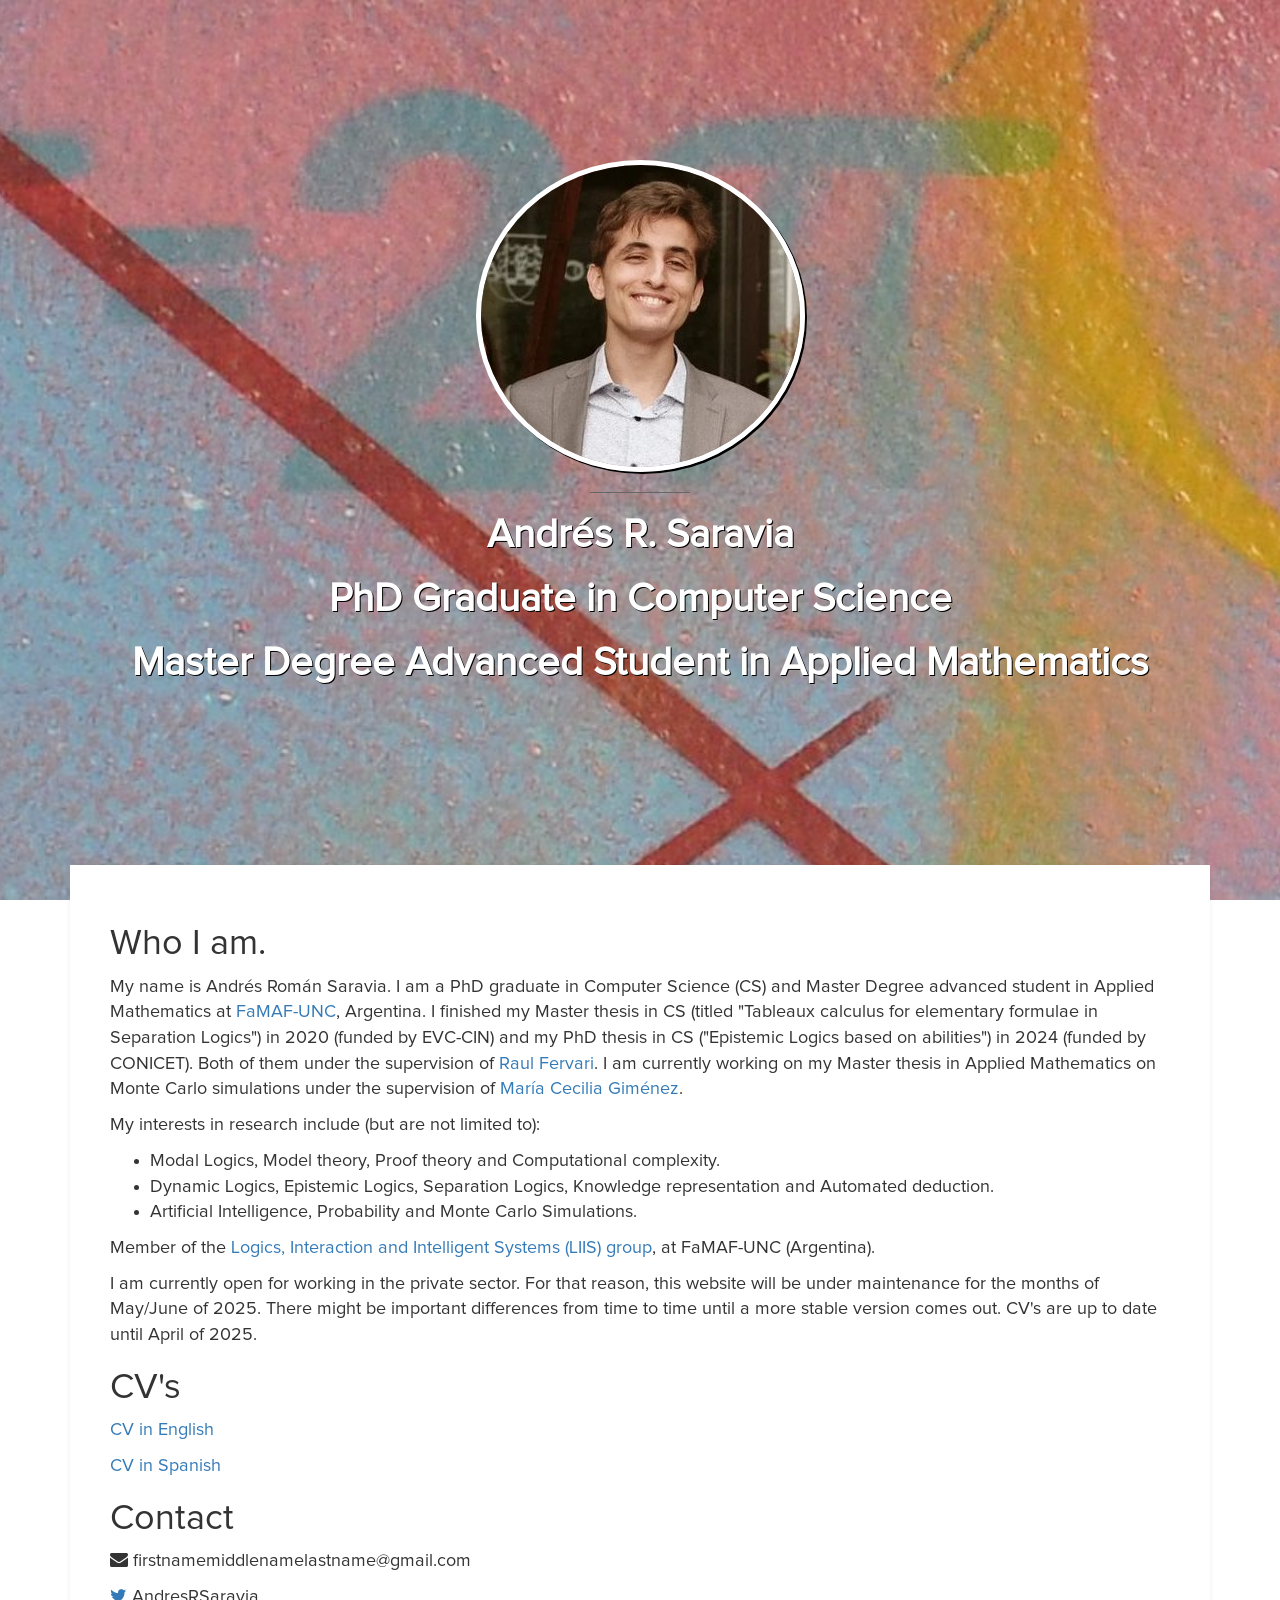
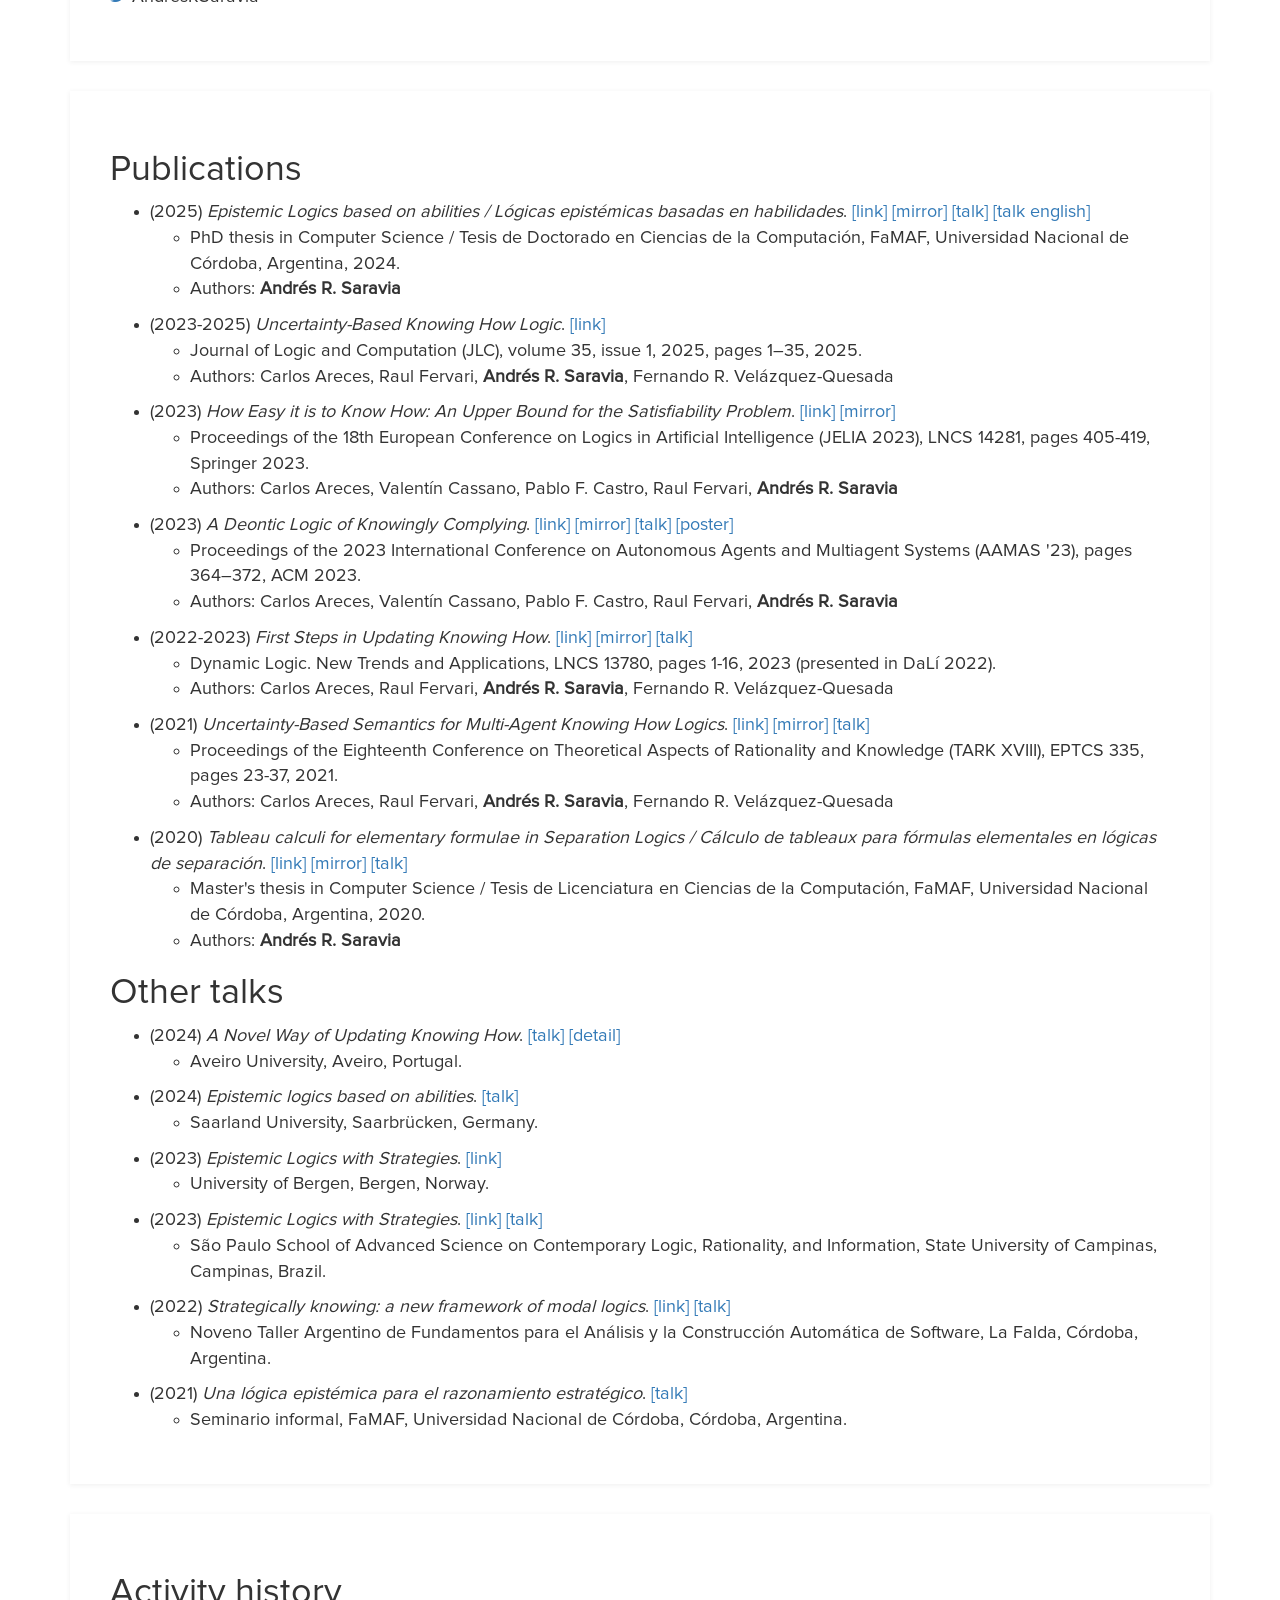
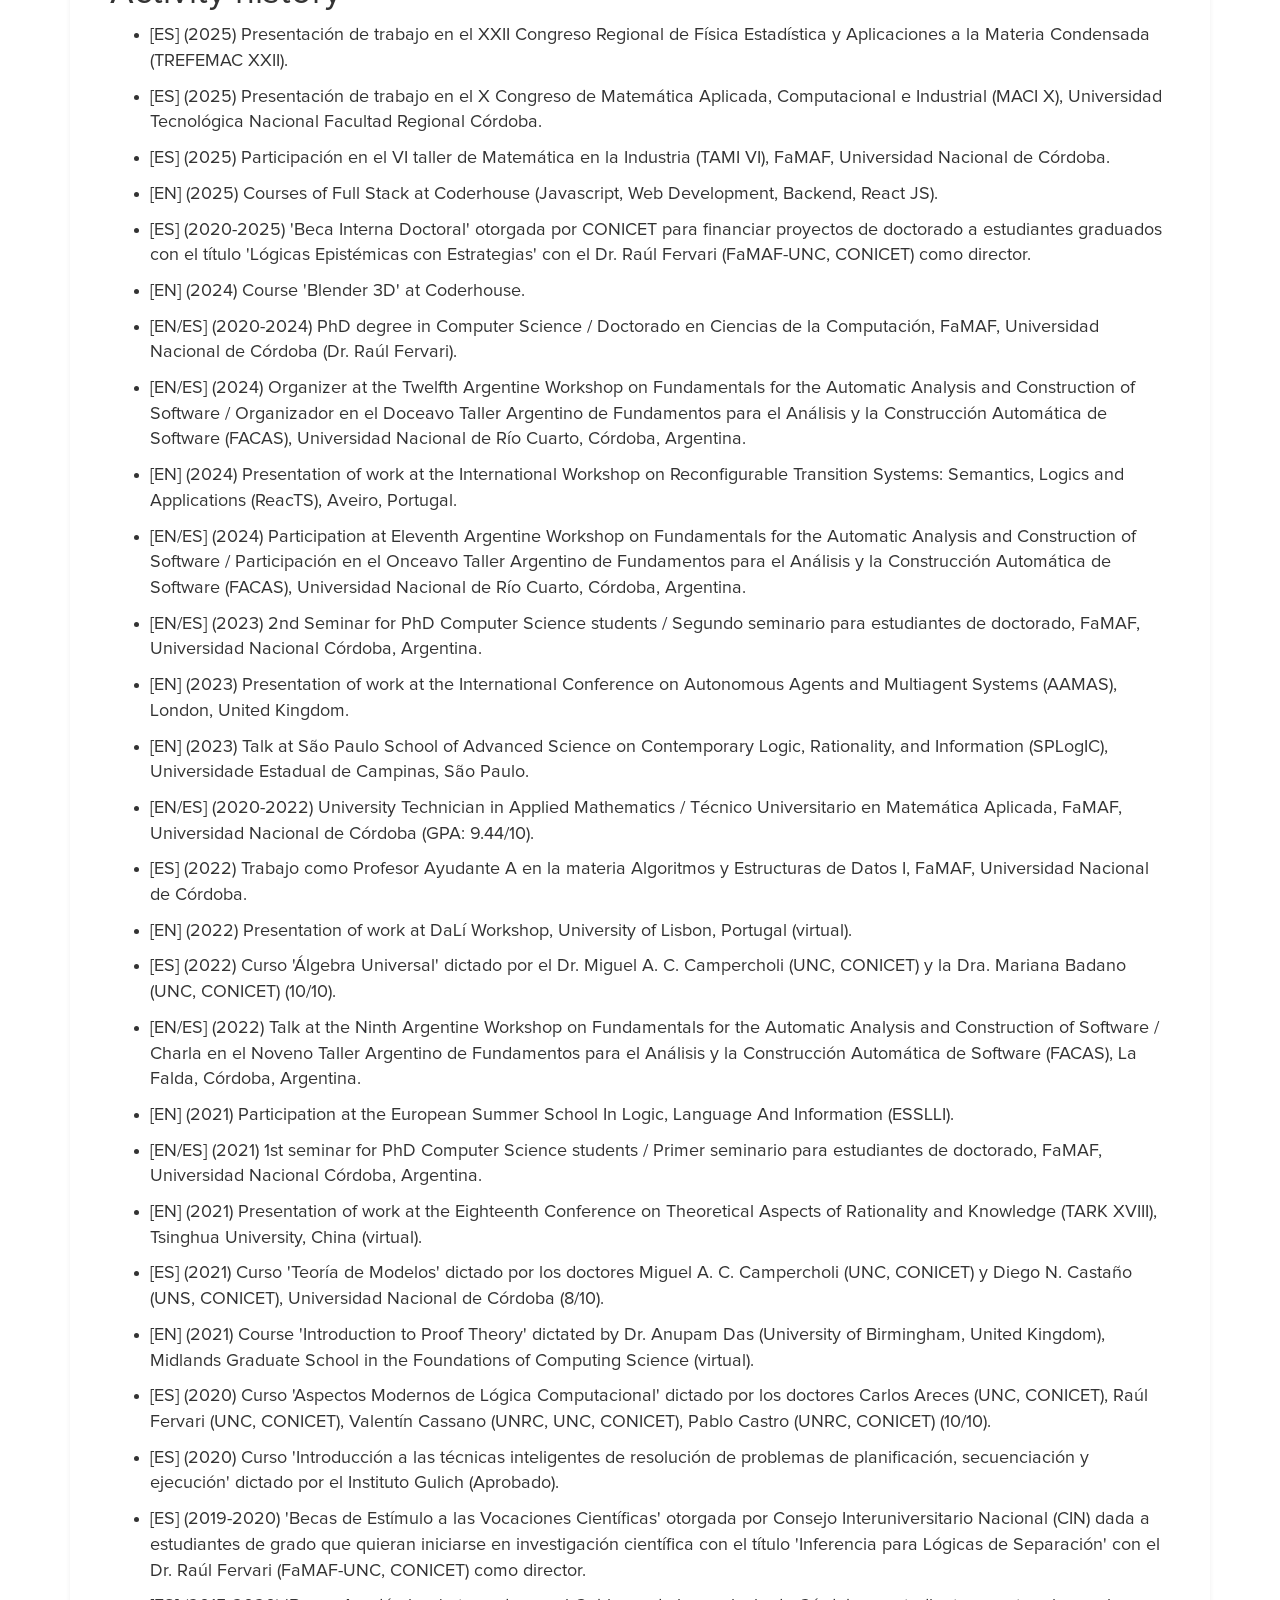
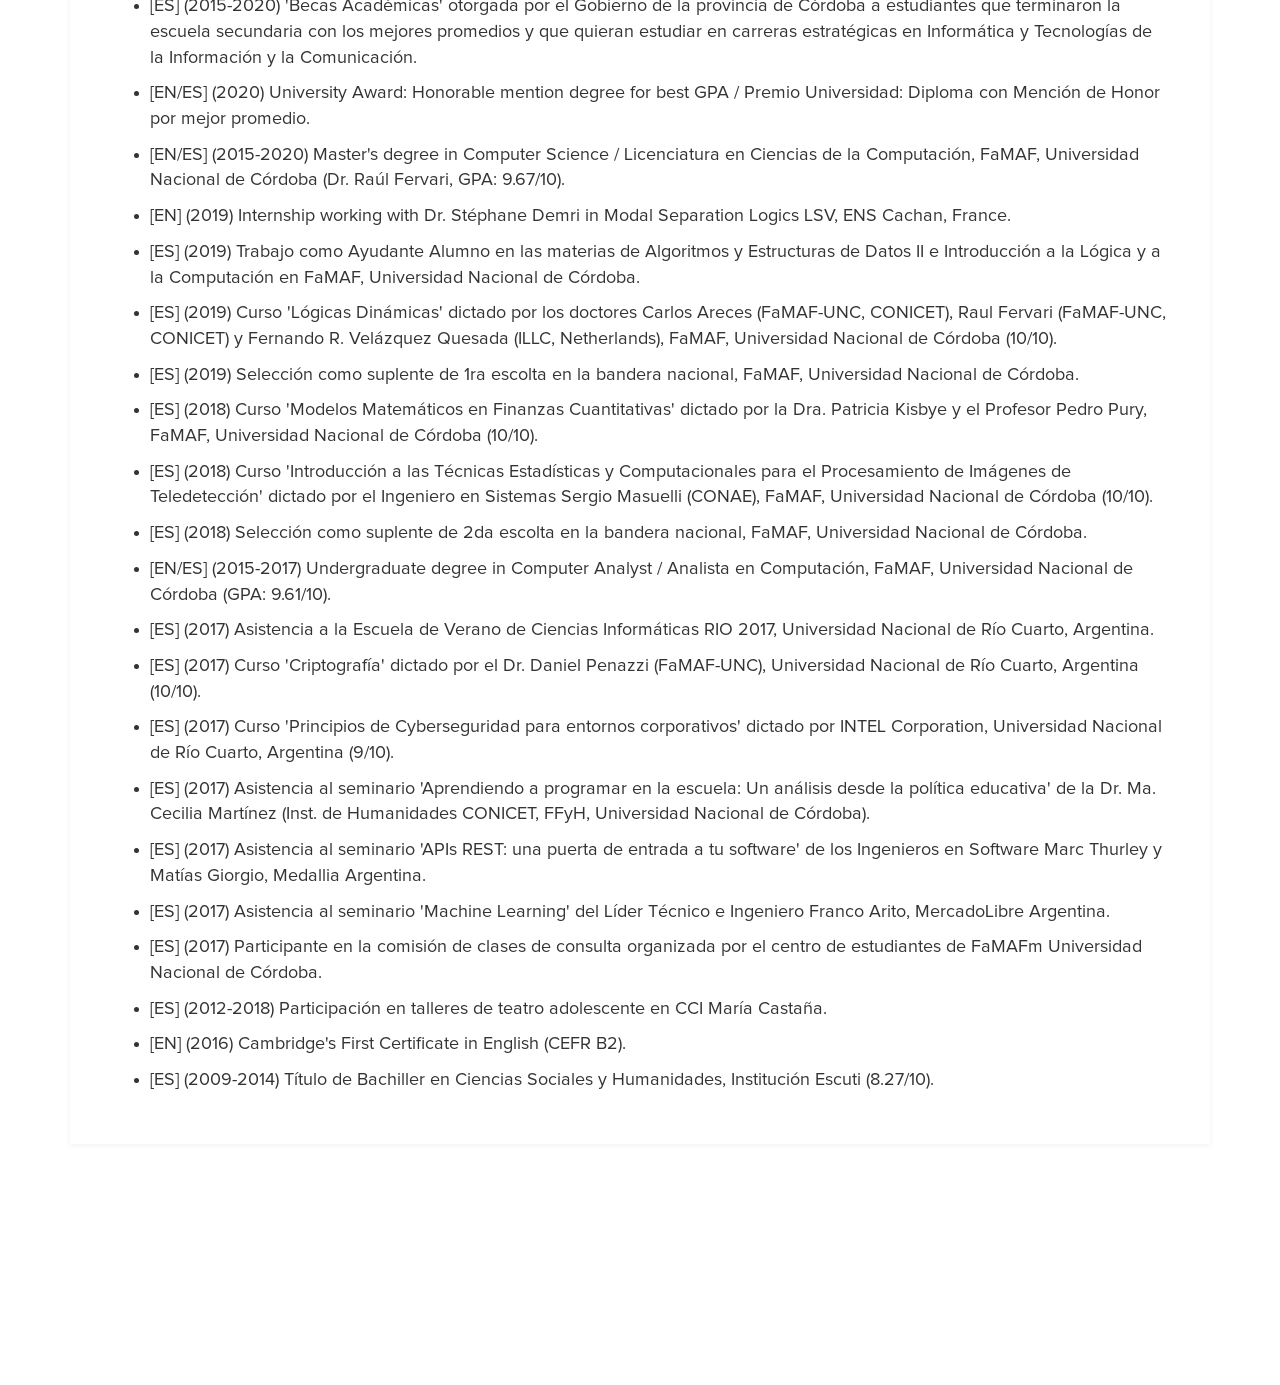
==== index.html @ 72884445 "dataHandler update" ====
<!DOCTYPE html>
<html lang="en">
<head>
	<link rel="shortcut icon" type="image/x-icon" href="images/icons/favicon.ico">
	<meta charset="utf-8">
	<title>Andrés R. Saravia - Home</title>
	<meta http-equiv="X-UA-Compatible" content="IE=Edge">
	<meta name="viewport" content="width=device-width, initial-scale=1">
	<meta name="keywords" content="">
	<meta name="description" content="">
<!-- 
Easy Profile Template
http://www.templatemo.com/tm-467-easy-profile
-->
	<!-- stylesheet css -->
	<link rel="stylesheet" href="css/bootstrap.min.css">
	<link rel="stylesheet" href="css/font-awesome.min.css">
	<link rel="stylesheet" href="css/templatemo-gray.css">
</head>
<body data-spy="scroll" data-target=".navbar-collapse">

<!-- preloader section -->
<div class="preloader">
	<div class="sk-spinner sk-spinner-wordpress">
       <span class="sk-inner-circle"></span>
     </div>
</div>

<!-- header section -->
<header>
	<div class="container">
		<div class="row">
			<div class="col-md-12 col-sm-12">
				<img src="images/tm-easy-profile.jpg" class="img-responsive img-circle tm-border" alt="templatemo easy profile">
				<hr>
				<h1 class="white bold shadow">Andrés R. Saravia</h1>
				<h1 class="white bold shadow">PhD Graduate in Computer Science</h1>
				<h1 class="white bold shadow">Master Degree Advanced Student in Applied Mathematics</h1>
			</div>
		</div>
	</div>
</header>

<!-- main section -->
<section class="container">
	<div class="row">
		<div class="col-md-12 col-sm-12">
			<div class="square">
				<h2 id="who-i-am-title">Who I am.</h2>
				<p>My name is Andrés Román Saravia. I am a PhD graduate in Computer Science (CS) and Master Degree advanced student in Applied Mathematics at <a href="https://www.famaf.unc.edu.ar">FaMAF-UNC</a>, Argentina.
					I finished my Master thesis in CS (titled "Tableaux calculus for elementary formulae in Separation Logics") in 2020 (funded by EVC-CIN) and my PhD thesis in CS ("Epistemic Logics based on abilities") in 2024 (funded by CONICET).
					Both of them under the supervision of <a href="http://cs.famaf.unc.edu.ar/~rfervari">Raul Fervari</a>.
					I am currently working on my Master thesis in Applied Mathematics on Monte Carlo simulations under the supervision of <a href="https://www.conicet.gov.ar/new_scp/detalle.php?id=31649&datos_academicos=yes">María Cecilia Giménez</a>.
				</p>
				
				<p>My interests in research include (but are not limited to):
					<ul>
					  <li>Modal Logics, Model theory, Proof theory and Computational complexity.</li>
					  <li>Dynamic Logics, Epistemic Logics, Separation Logics, Knowledge representation and Automated deduction.</li>
					  <li>Artificial Intelligence, Probability and Monte Carlo Simulations.</li>
					</ul>
				</p>
				
				<p>Member of the <a href="http://liis.famaf.unc.edu.ar">Logics, Interaction and Intelligent Systems (LIIS) group</a>, at FaMAF-UNC (Argentina).</p>
				
				<p>I am currently open for working in the private sector. For that reason, this website will be under maintenance for the months of May/June of 2025.
					There might be important differences from time to time until a more stable version comes out. CV's are up to date until April of 2025.</p>

				<h2>CV's</h2>
				<p>	<a href="cvs/English.pdf">CV in English</a></p>
				<p> <a href="cvs/Spanish.pdf">CV in Spanish</a></p>
				<h2>Contact</h2>
				<p><i class="fa fa-envelope"></i> firstnamemiddlenamelastname@gmail.com</p>
				<p><a href="https://twitter.com/AndresRSaravia" class="fa fa-twitter"></a> AndresRSaravia</p>
				<!--<h2>Publications</h2>-->
			</div>
		</div>
	</div>
</section>


<section class="container">
	<div class="row">
		<div class="col-md-12 col-sm-12">
			<div class="square">
				<h2 id="publications-title">Publications</h2>
				<p id="publications">
				</p>
				<h2 id="talks-title">Other talks</h2>
				<p id="talks">
				</p>
			</div>
		</div>
	</div>
</section>

<section class="container">
	<div class="row">
		<div class="col-md-12 col-sm-12">
			<div class="square">
				<h2 id="activity-history-title">Activity history</h2>
				<p id="activity-history">
				</p>
			</div>
		</div>
	</div>
</section>

<!-- footer section -->
<footer>
	<div class="container">
		<div class="row">
			<div class="col-md-12 col-sm-12">
				<!--<p>Copyright &copy; 2084 Your Easy Profile</p>-->
			</div>
		</div>
	</div>
</footer>

<!-- javascript js -->	
<script type='module' src="js-custom/dataHandler.js"></script>
<script src="js/jquery.js"></script>
<script src="js/bootstrap.min.js"></script>	
<script src="js/jquery.backstretch.min.js"></script>
<script src="js/custom.js"></script>

</body>
</html>
---- css/templatemo-gray.css ----
/*

Easy Profile Template
http://www.templatemo.com/tm-467-easy-profile

*/

html, body {
  margin:0;border:0;padding:0;
  font-size:16px;
  font-family:'Proxima';
  overflow-x:hidden;
  position: relative;
  vertical-align: baseline;
}

html {
    -webkit-font-smoothing: antialiased;
}

h1 {font-size:40px;}
h2 {font-size:36px;}
h3 {font-size:30px;}
h4 {font-size:24px;}
h5 {font-size:20px;}
h6 {font-size:18px;}


.accent {
  font-family: 'Proxima Bold';
  line-height: 14px;
  color: #A0A0A0;
}

.bold {
	font-weight: bold;
}

.tm-border {
	border: 5px solid #fff;
	box-shadow: 2px 2px #000;
}

.shadow {
	text-shadow: 1px 1px #000;
}

.tm-title {
	color: #CFCFCF;
}

.white {
  color: #fff;
}

.square {
  background: #fff;
  box-shadow: 0px 1px 5px rgba(50,50,50,0.08);
  padding: 40px;
  min-height: 330px;
  margin-top: 30px;
  font-size: 18px;
}

.center {
  margin: auto;
  width: 50%;
  padding: 10px;
}

@font-face {
    font-family: 'Proxima';
    src: url(../fonts/ProximaNova-Regular.otf);
}

@font-face {
    font-family: 'Proxima Bold';
    src: url(../fonts/ProximaNova-Bold.otf);
}

/* preloader section */
.preloader {
  position: fixed;
  top: 0;
  left: 0;
   width: 100%;
  height: 100%;
   z-index: 99999;
   display: -webkit-flex;
    display: -ms-flexbox;
   display: flex;
   -webkit-flex-flow: row nowrap;
   -ms-flex-flow: row nowrap;
    flex-flow: row nowrap;
     -webkit-justify-content: center;
    -ms-flex-pack: center;
    justify-content: center;
    -webkit-align-items: center;
     -ms-flex-align: center;
     align-items: center;
    background: none repeat scroll 0 0 #fff;
  background: none repeat scroll 0 0 #f9f9f9;
}
.sk-spinner-wordpress.sk-spinner {
  background-color: #666666;
  width: 30px;
  height: 30px;
  border-radius: 30px;
  position: relative;
  -webkit-animation: sk-innerCircle 1s linear infinite;
          animation: sk-innerCircle 1s linear infinite; }
.sk-spinner-wordpress .sk-inner-circle {
  display: block;
  background-color: #fff;
  width: 8px;
  height: 8px;
  position: absolute;
  border-radius: 8px;
  top: 5px;
  left: 5px; }

@-webkit-keyframes sk-innerCircle {
  0% {
    -webkit-transform: rotate(0);
            transform: rotate(0); }

  100% {
    -webkit-transform: rotate(360deg);
            transform: rotate(360deg); } }

@keyframes sk-innerCircle {
  0% {
    -webkit-transform: rotate(0);
            transform: rotate(0); }

  100% {
    -webkit-transform: rotate(360deg);
            transform: rotate(360deg); } }

/* header section */
header {
  text-align: center;
  min-height: 400px;
  overflow: hidden;
  position: relative;
  padding-top: 160px;
  padding-bottom: 140px;
}
header img {
  display: inline-block !important;
}
header h2 {
  padding-top: 40px;
}
header hr {
  border-color: #666666;
  width: 100px;
}

/* footer section */
footer {
  color: #f9f9f9;
  text-align: center;
  padding-top: 140px;
  padding-bottom: 100px;
}

/* social icon section */
.social-icons {
  padding: 0;
  margin: 0;
}
.social-icons li {
  display: inline-block;
  list-style: none;
}
.social-icons li a {
  background: #666666;
  border-radius: 50%;
  color: #fff;
  text-decoration: none;
  font-size: 18px;
  width: 40px;
  height: 40px;
  line-height: 40px;
  text-align: center;
  transition: all 0.4s ease-in;
  position: relative;
  bottom: 10px;
  top: 10px;
}
.social-icons li a:hover {
  background: #202020;
  color: #fff;
}
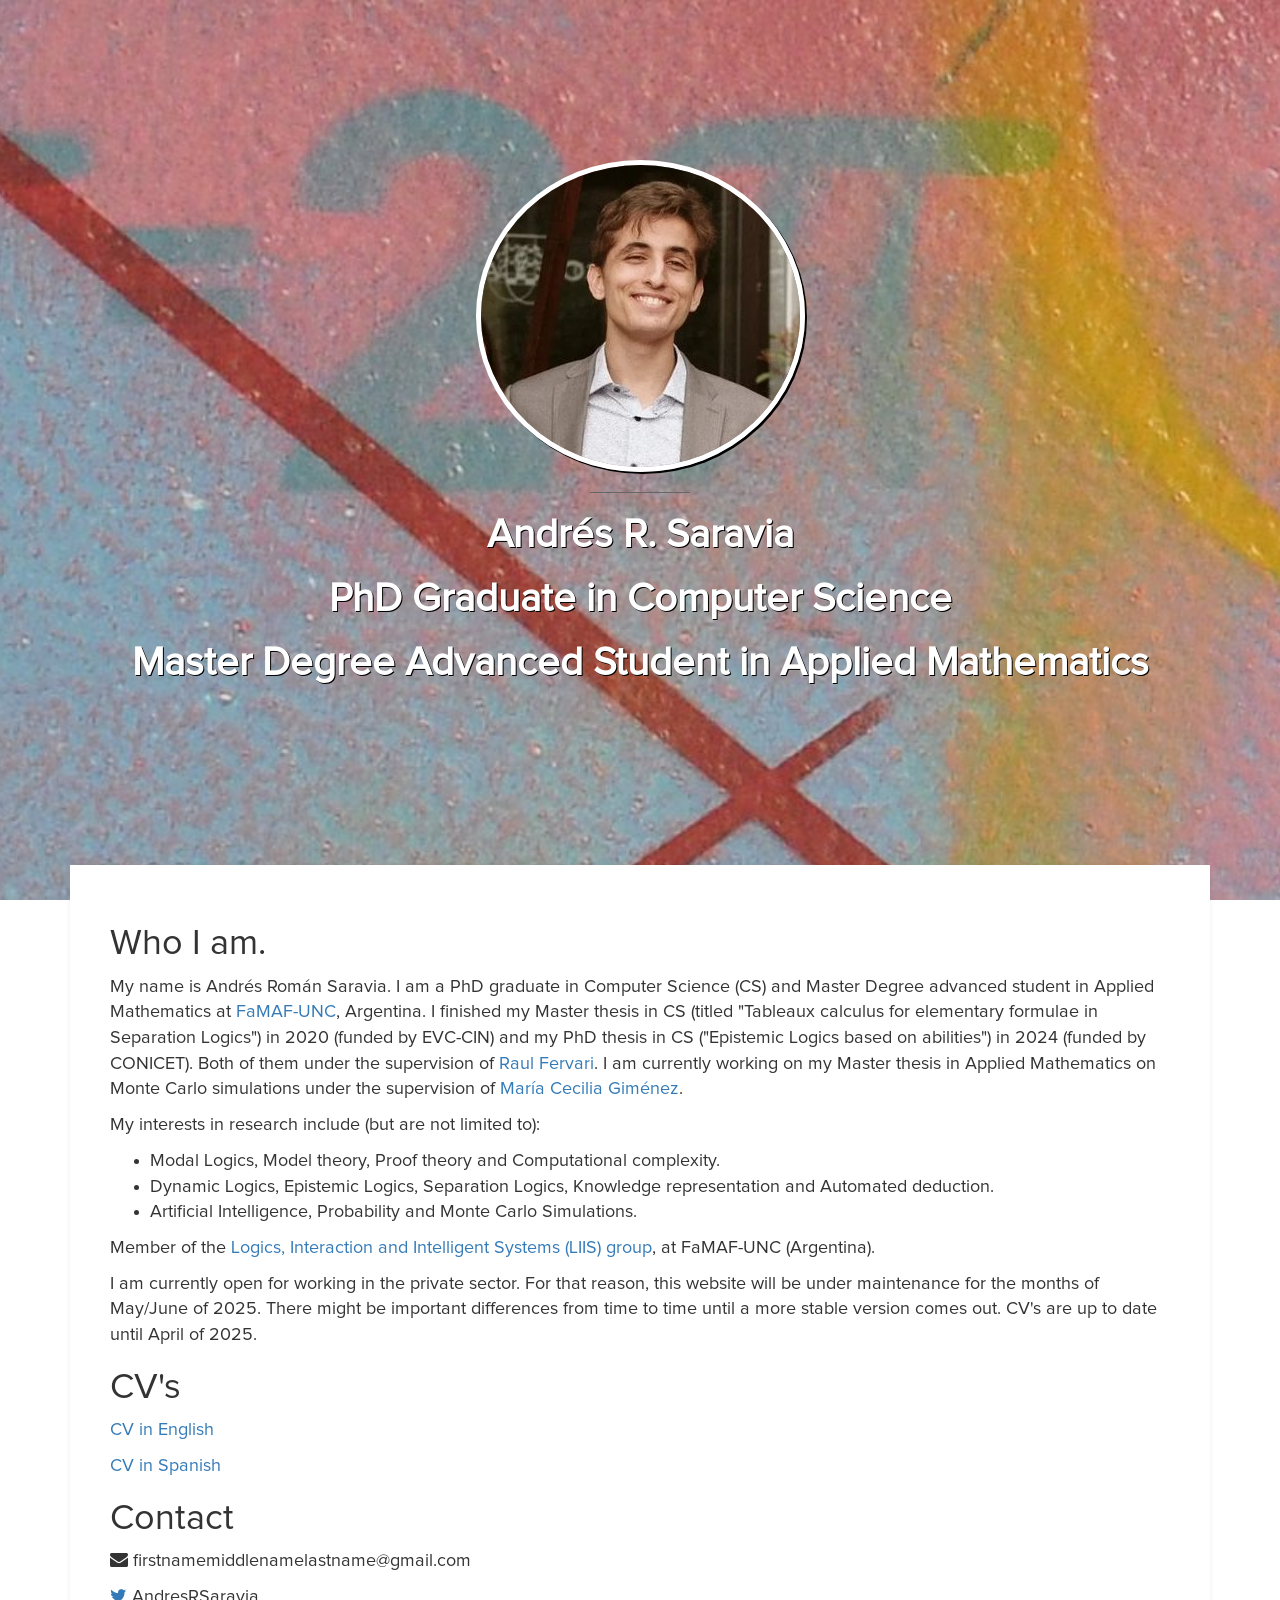
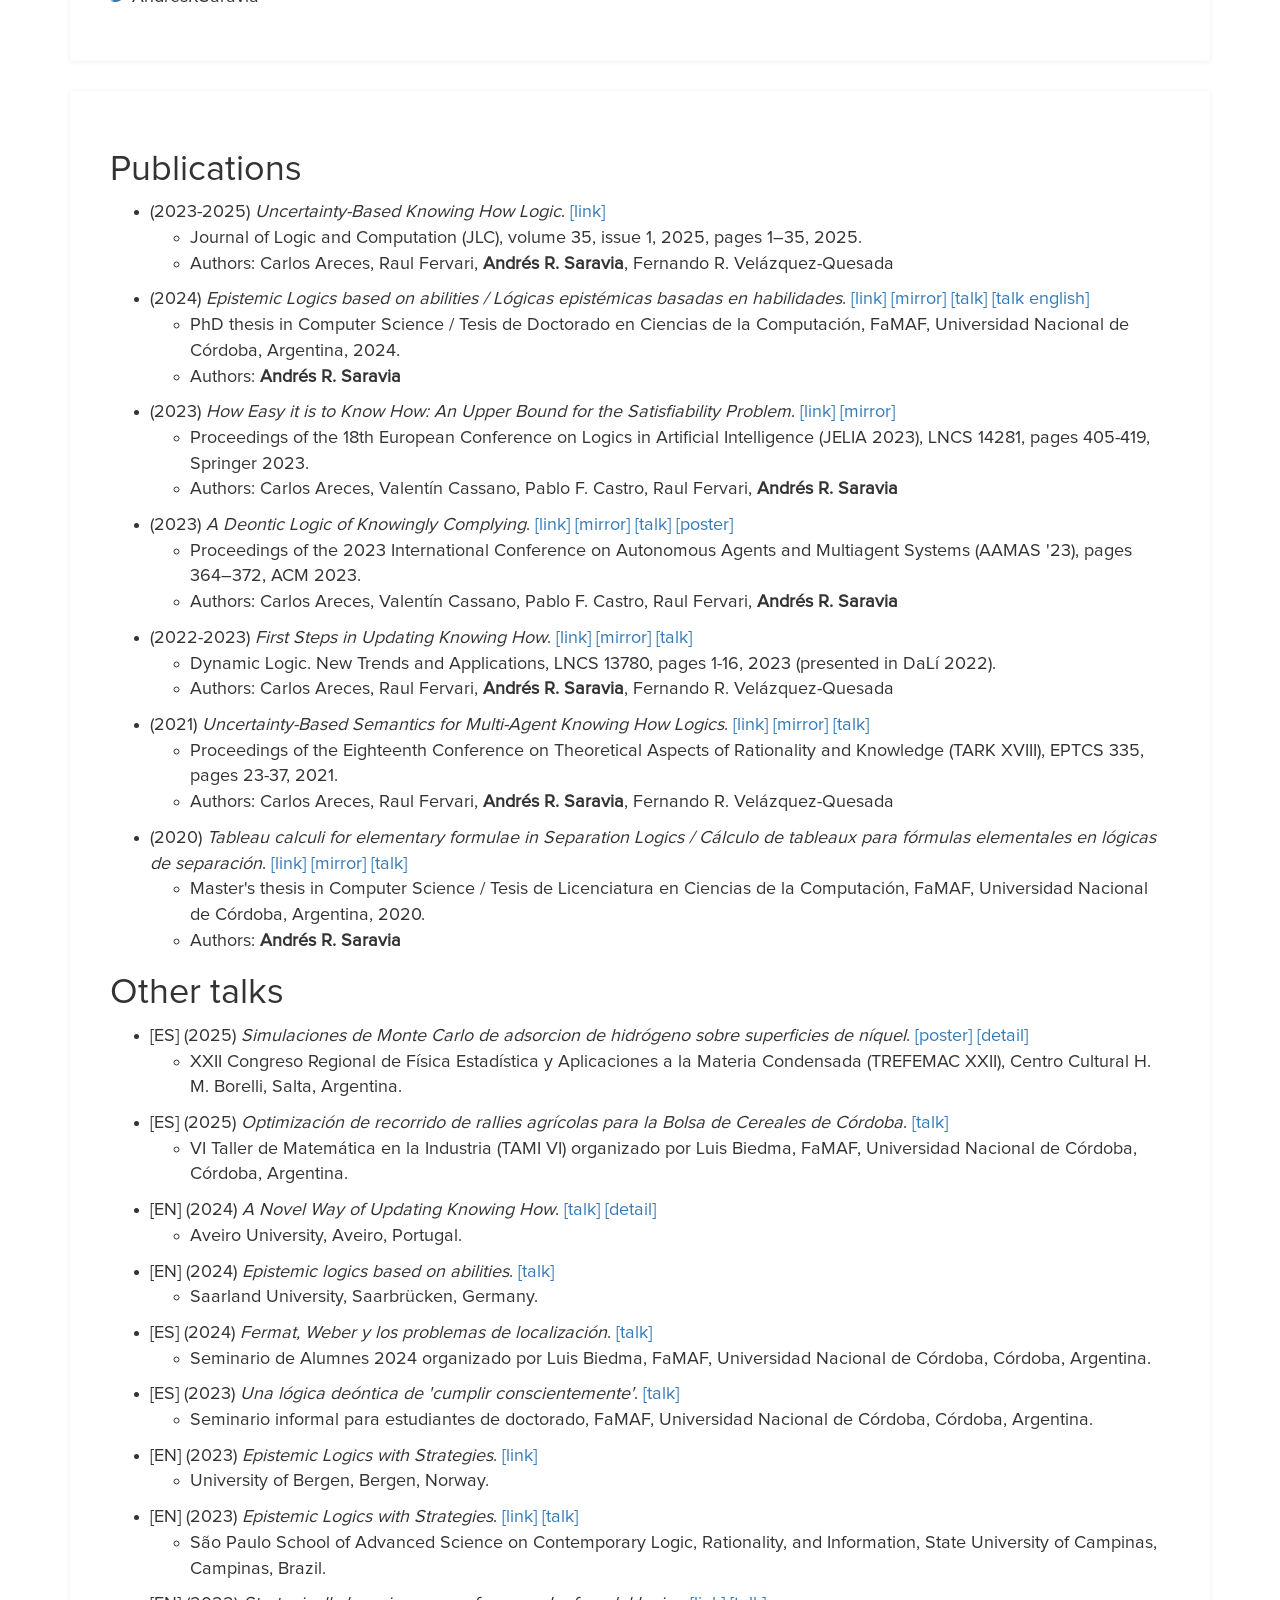
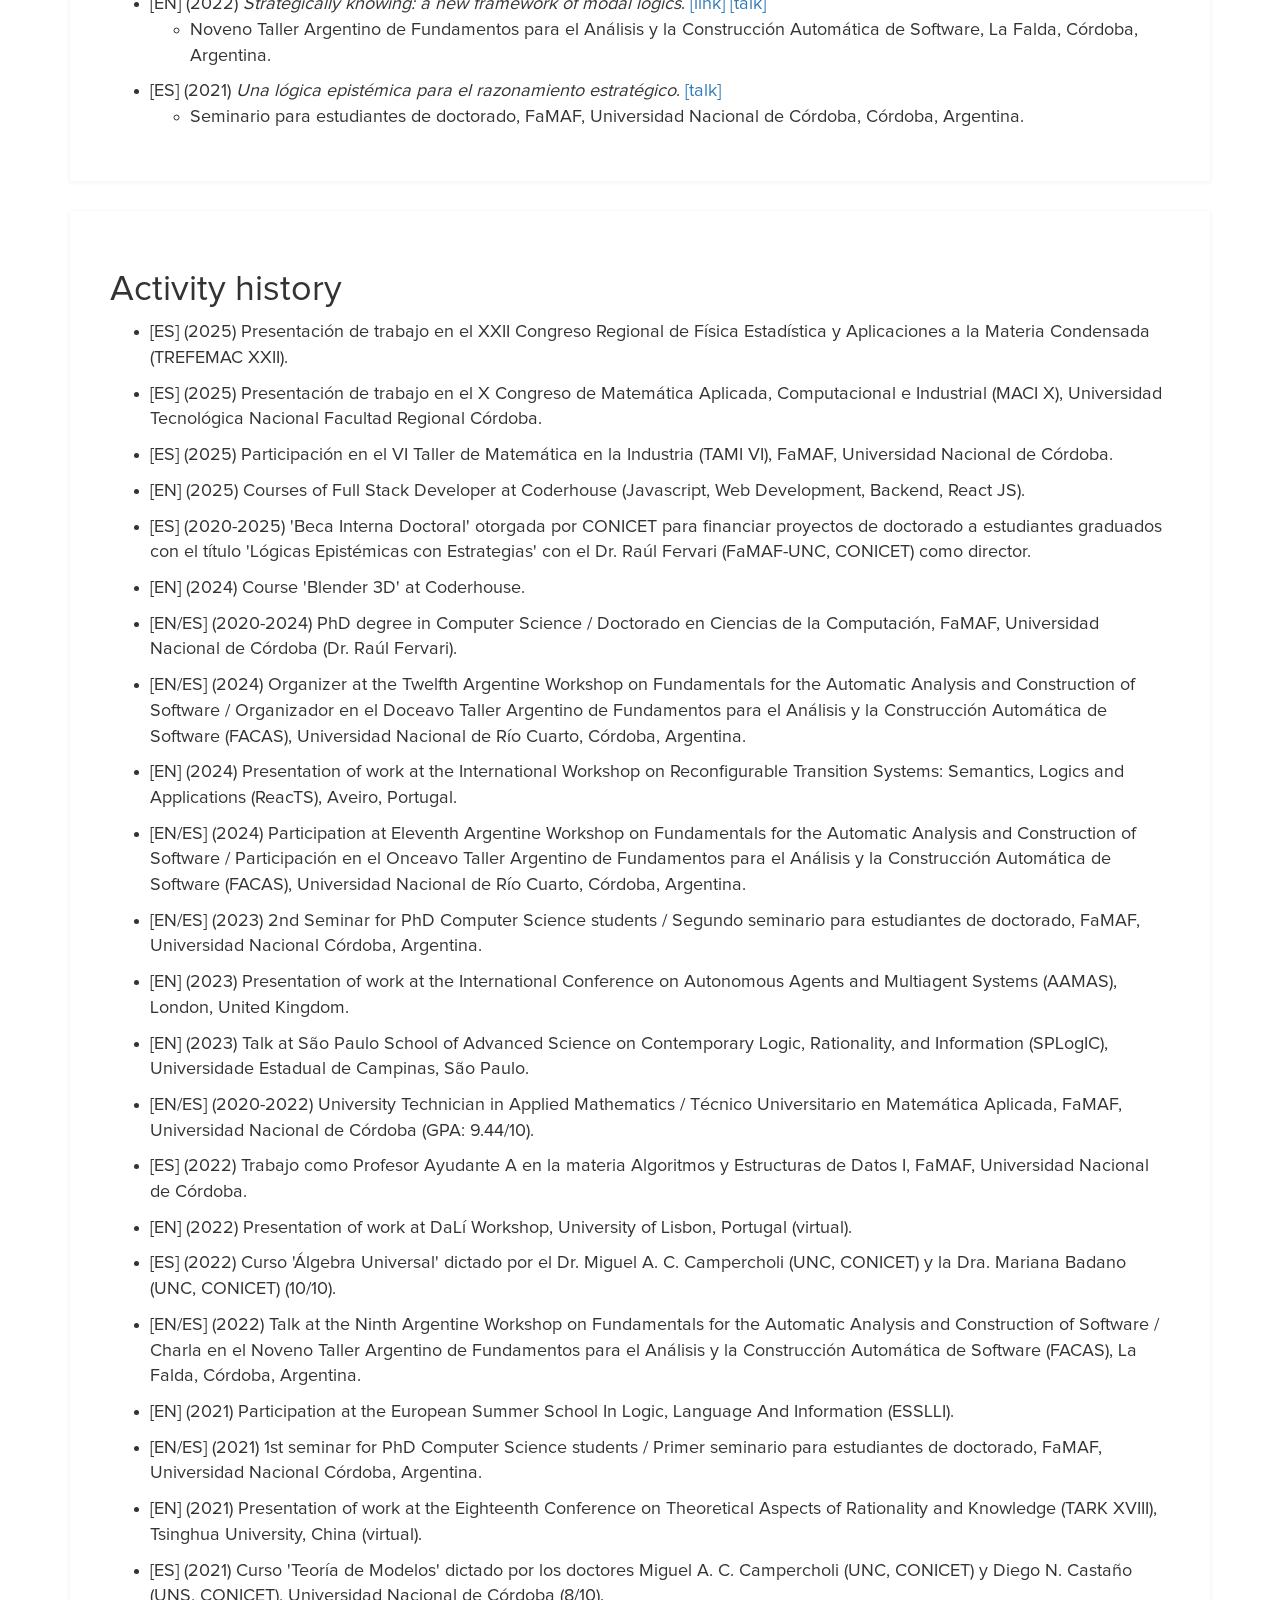
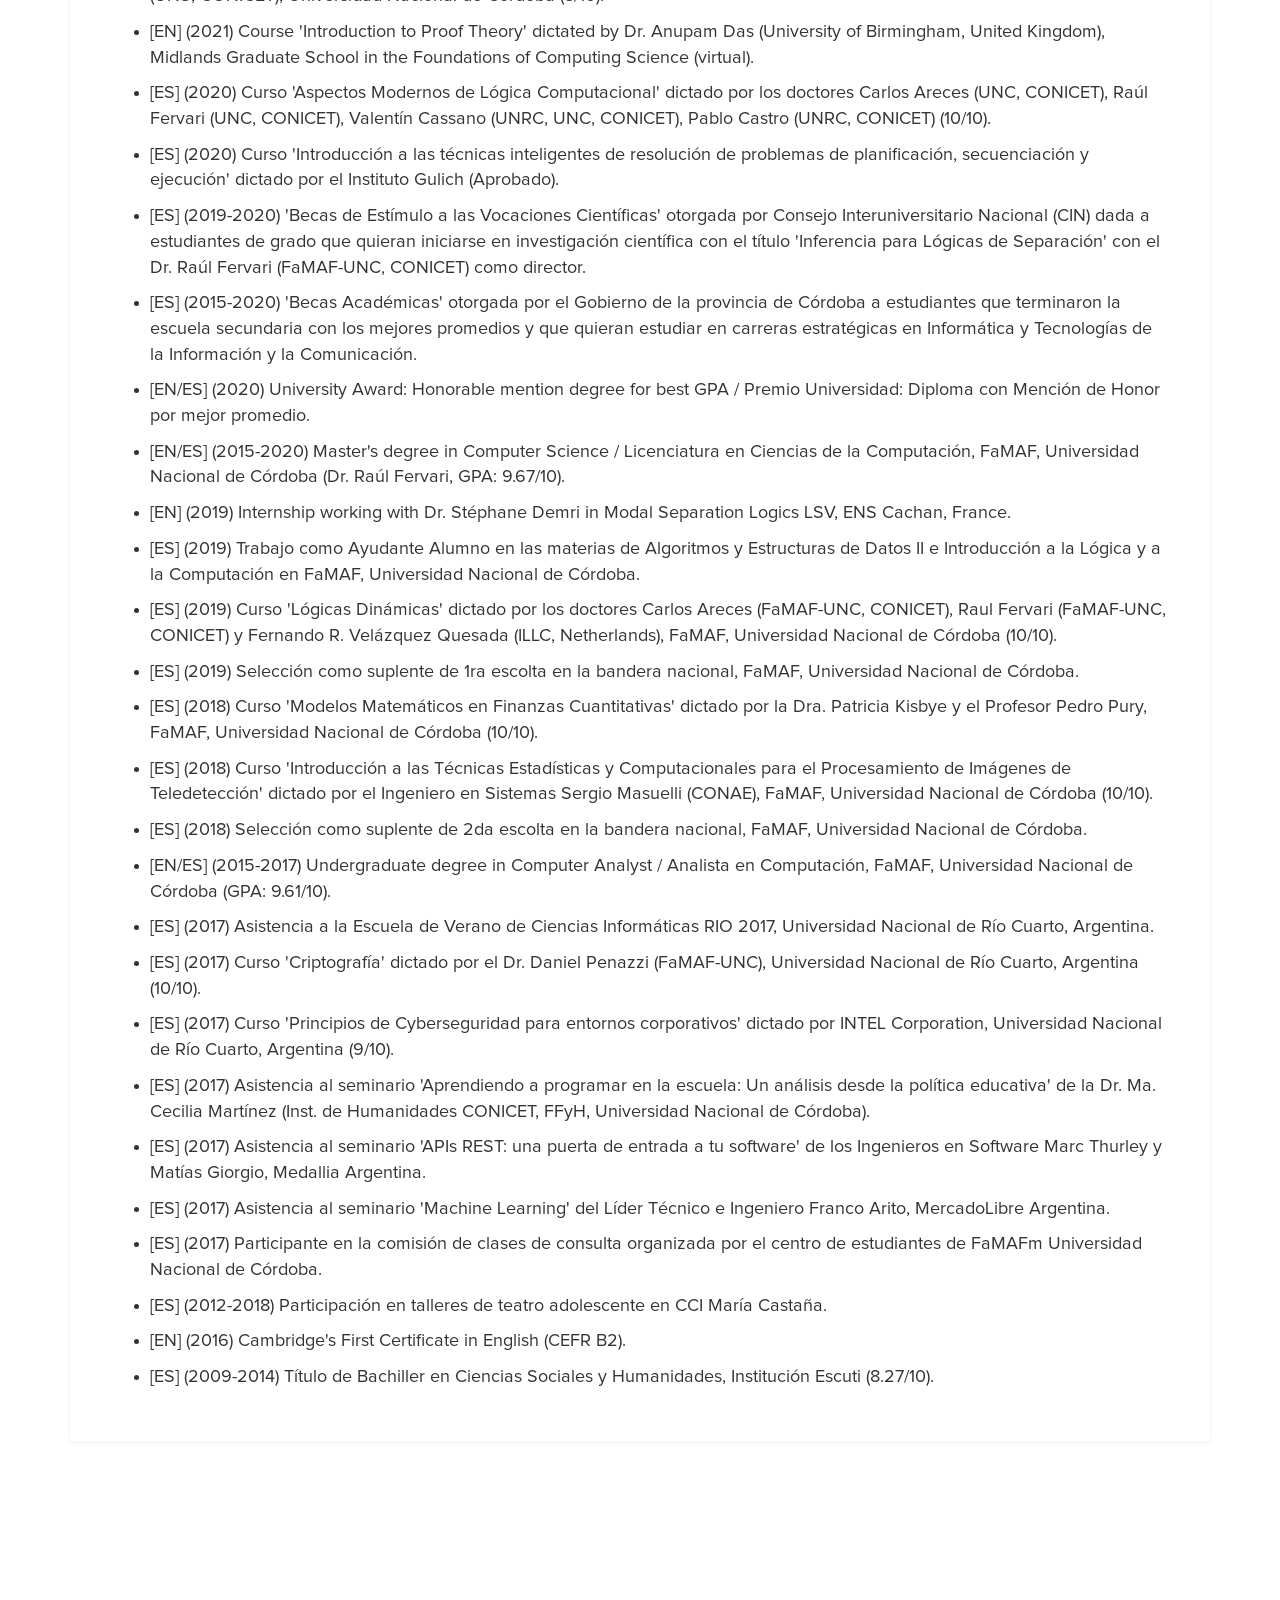
==== commit cf6a6892: "cv update" ====
--- a/index.html
+++ b/index.html
@@ -67,8 +67,8 @@
 					There might be important differences from time to time until a more stable version comes out. CV's are up to date until April of 2025.</p>
 
 				<h2>CV's</h2>
-				<p>	<a href="cvs/English.pdf">CV in English</a></p>
-				<p> <a href="cvs/Spanish.pdf">CV in Spanish</a></p>
+				<p>	<a href="cvs/CV_English.pdf">CV in English</a></p>
+				<p> <a href="cvs/CV_Spanish.pdf">CV in Spanish</a></p>
 				<h2>Contact</h2>
 				<p><i class="fa fa-envelope"></i> firstnamemiddlenamelastname@gmail.com</p>
 				<p><a href="https://twitter.com/AndresRSaravia" class="fa fa-twitter"></a> AndresRSaravia</p>
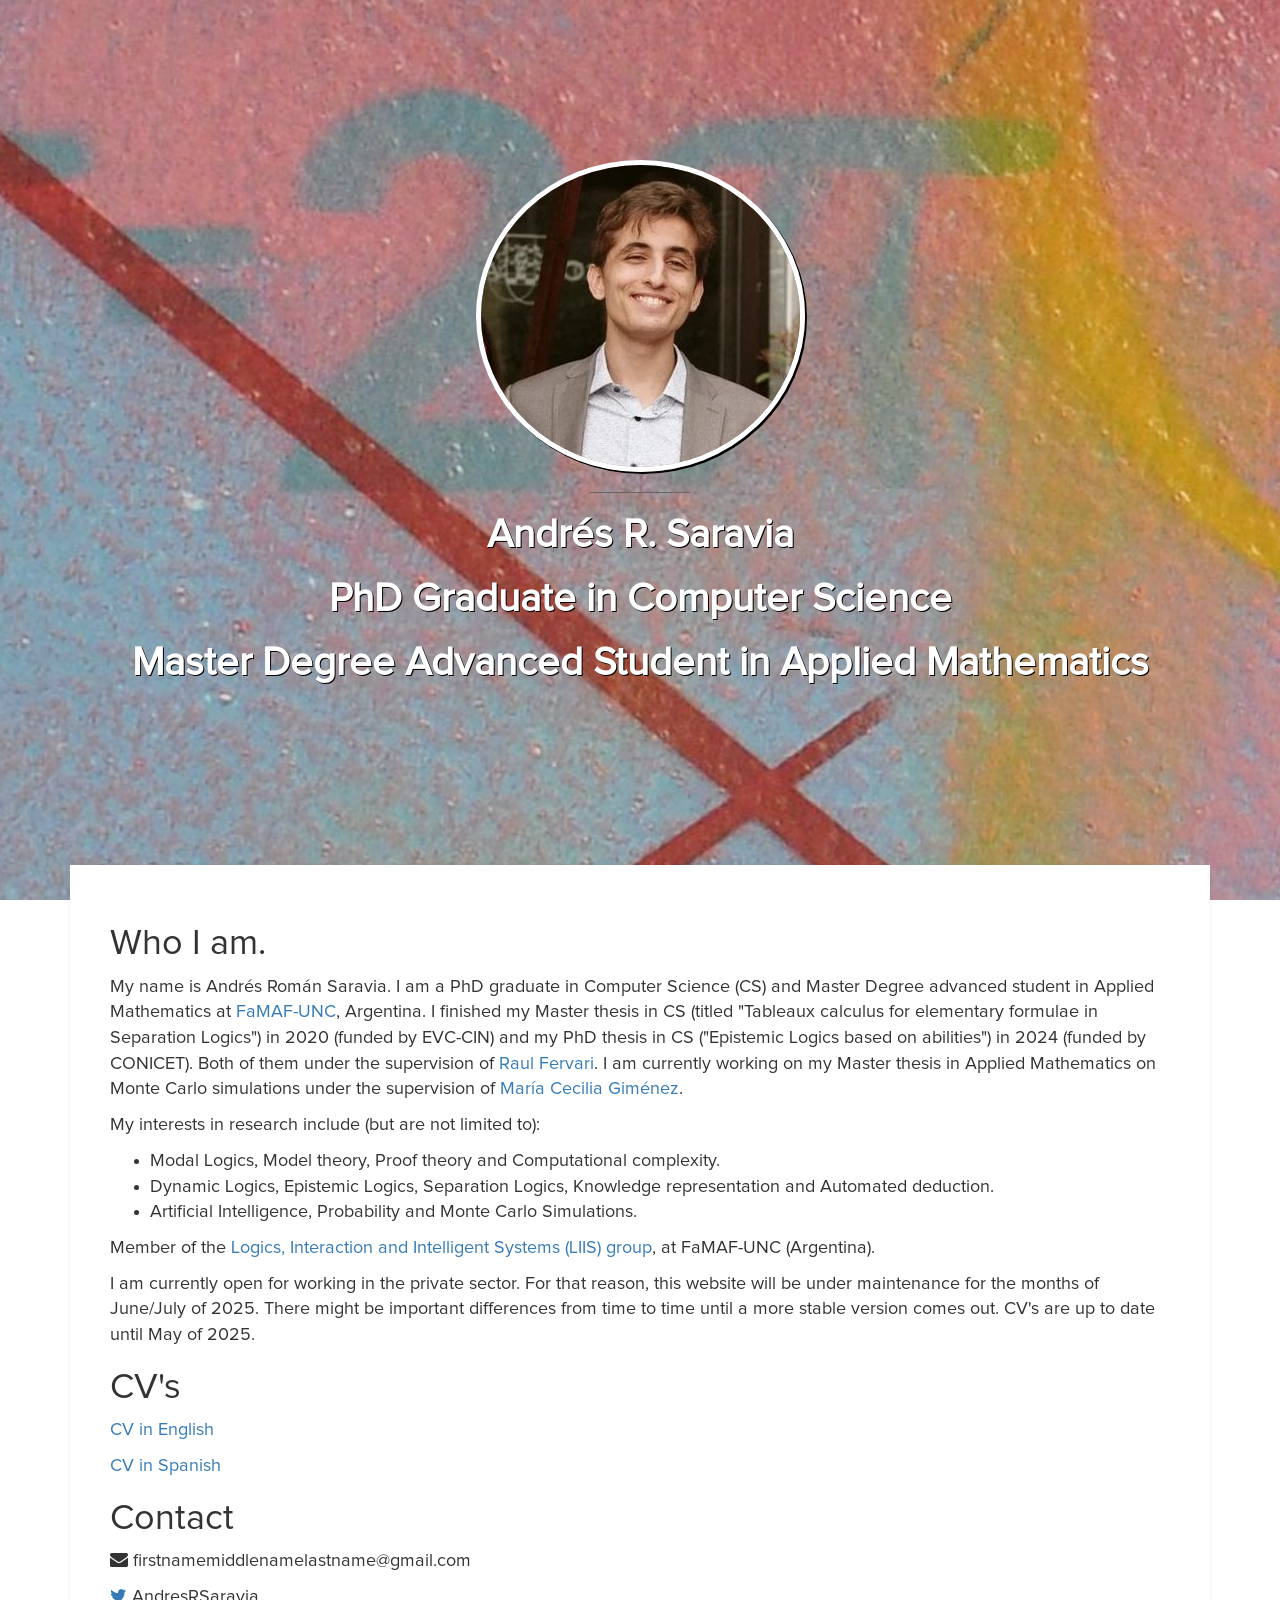
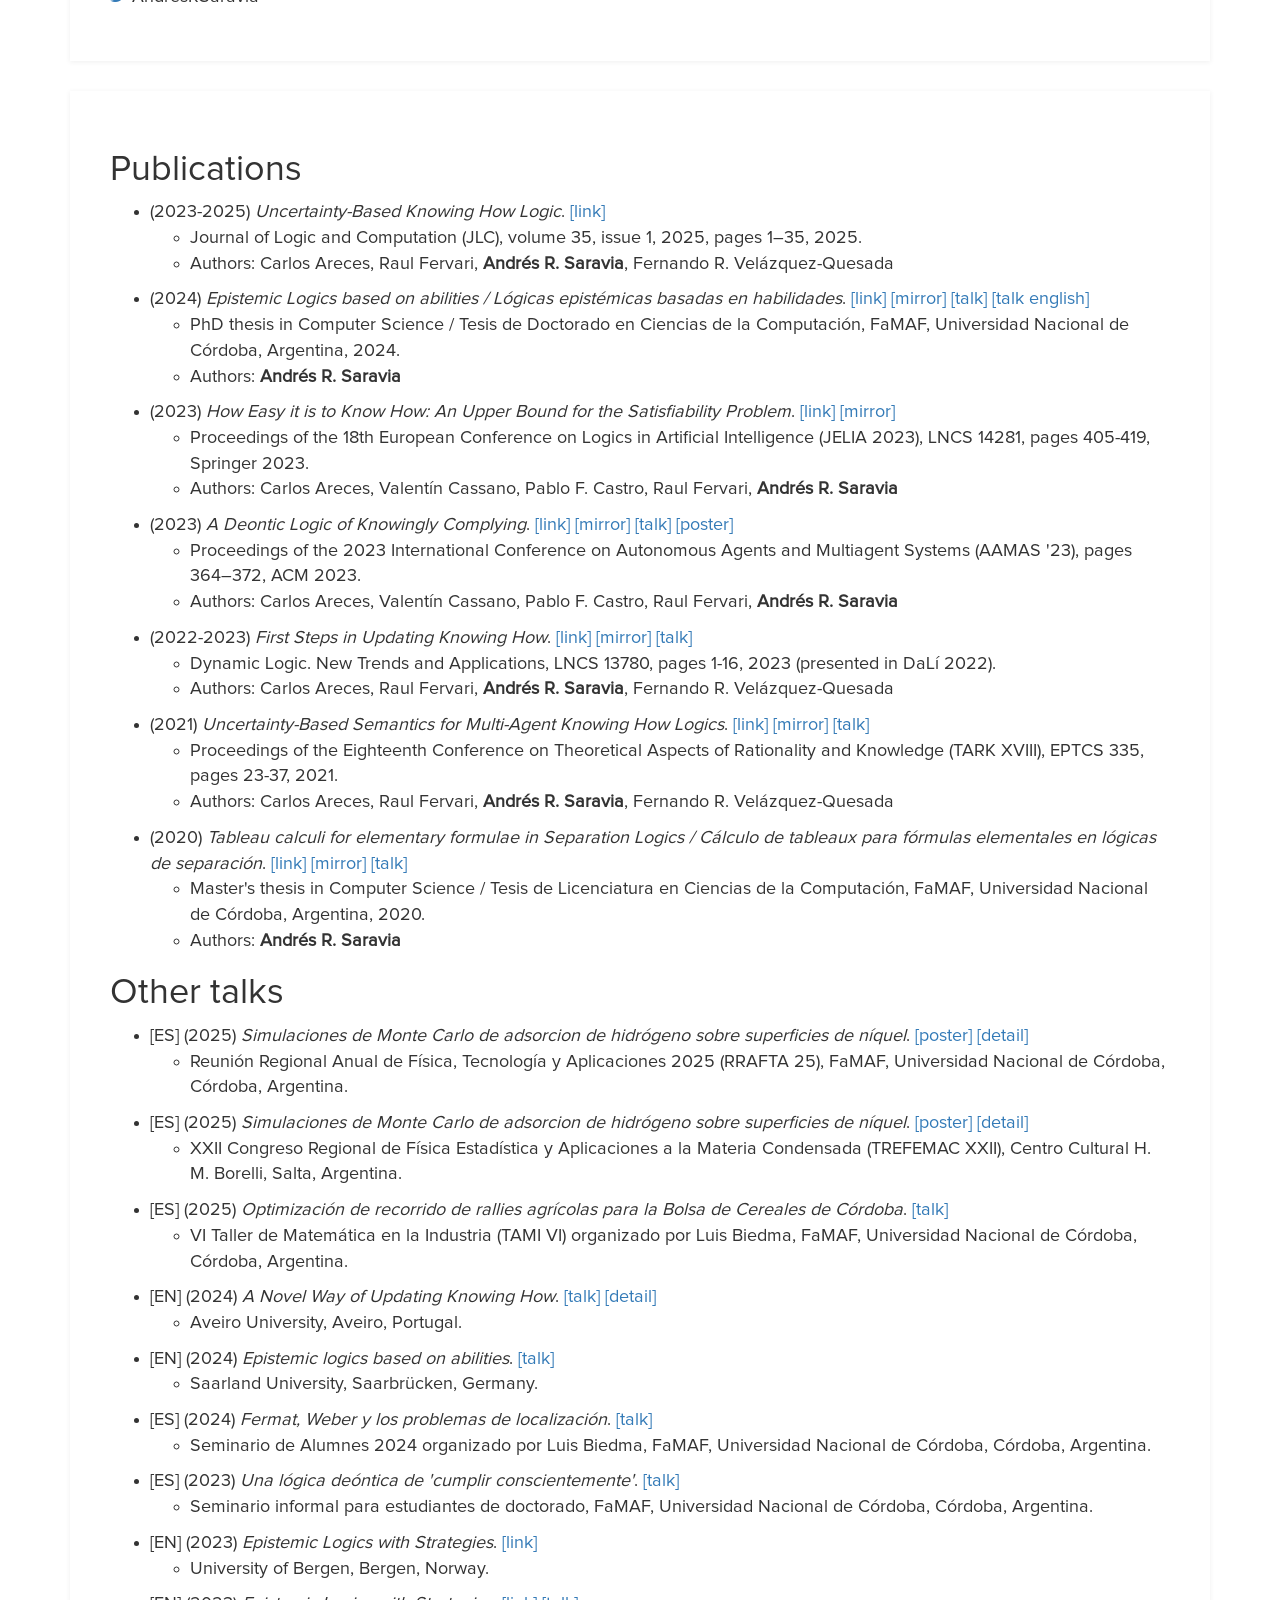
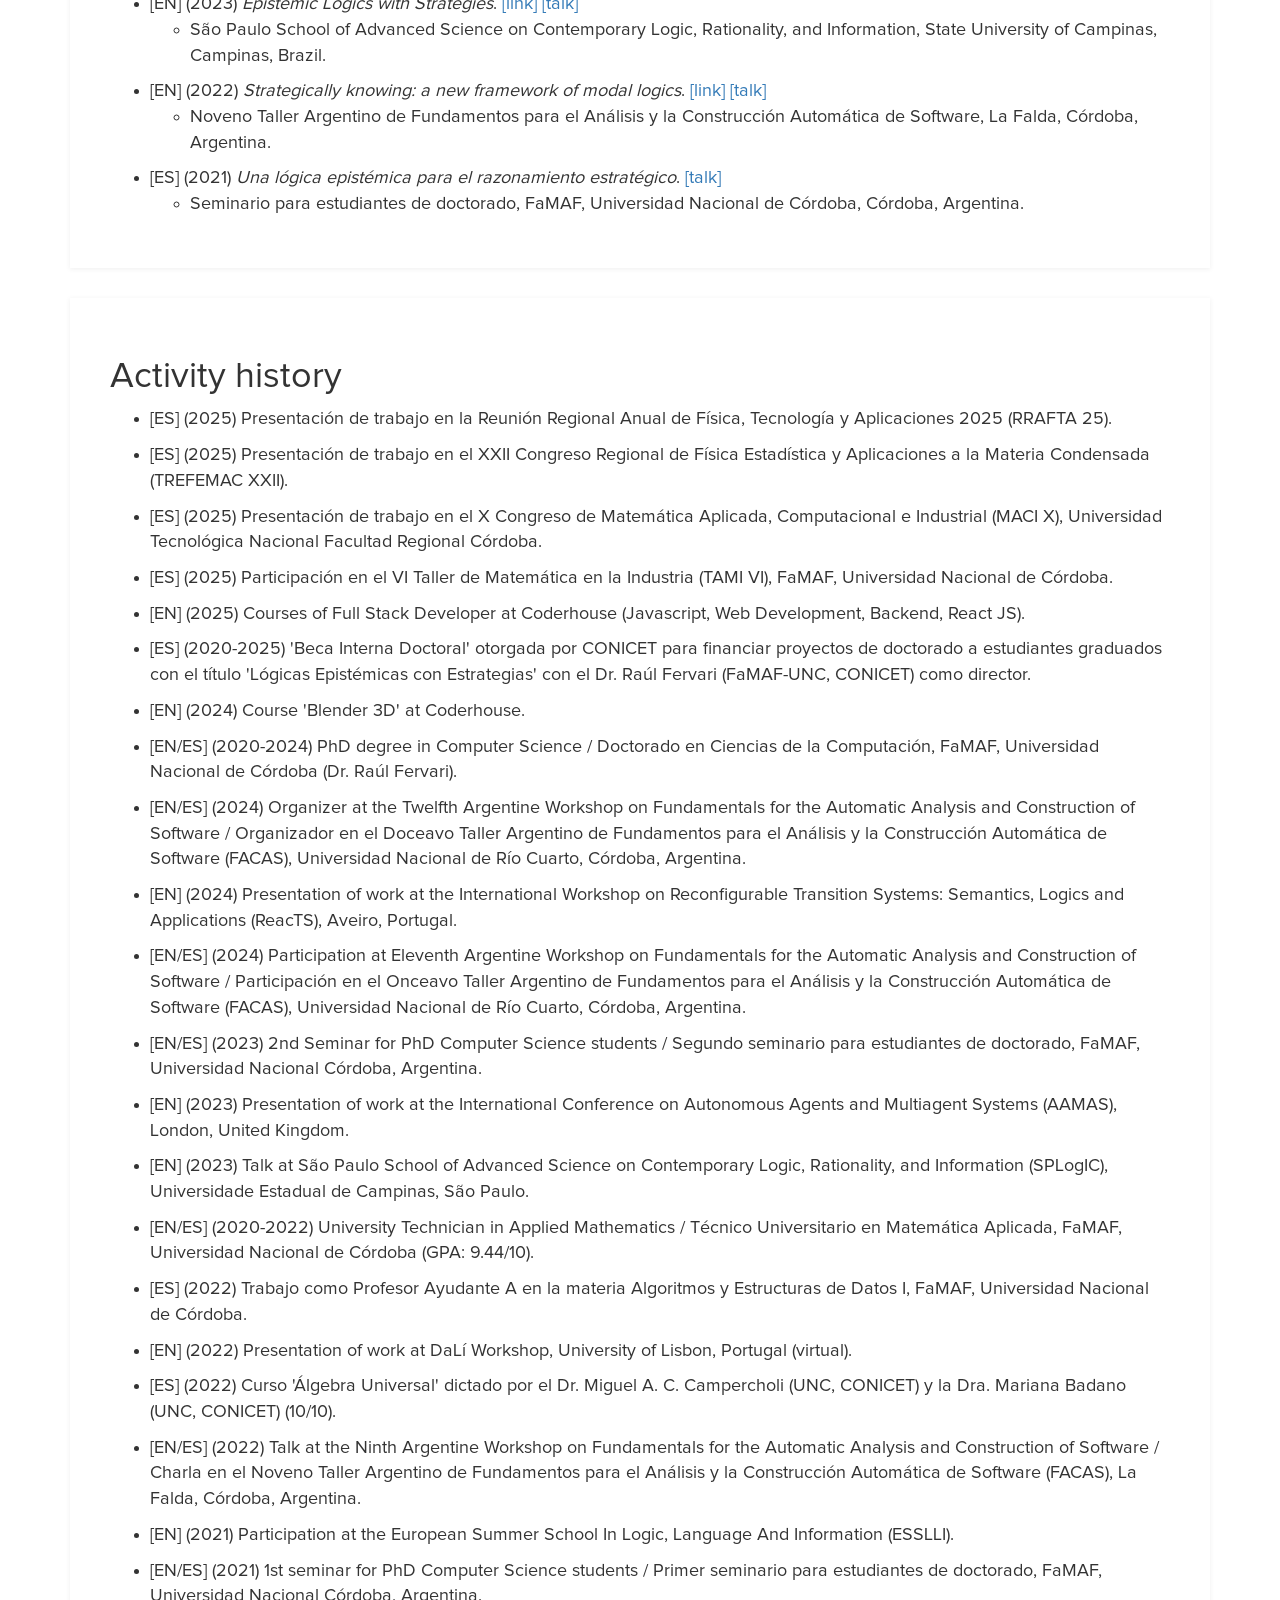
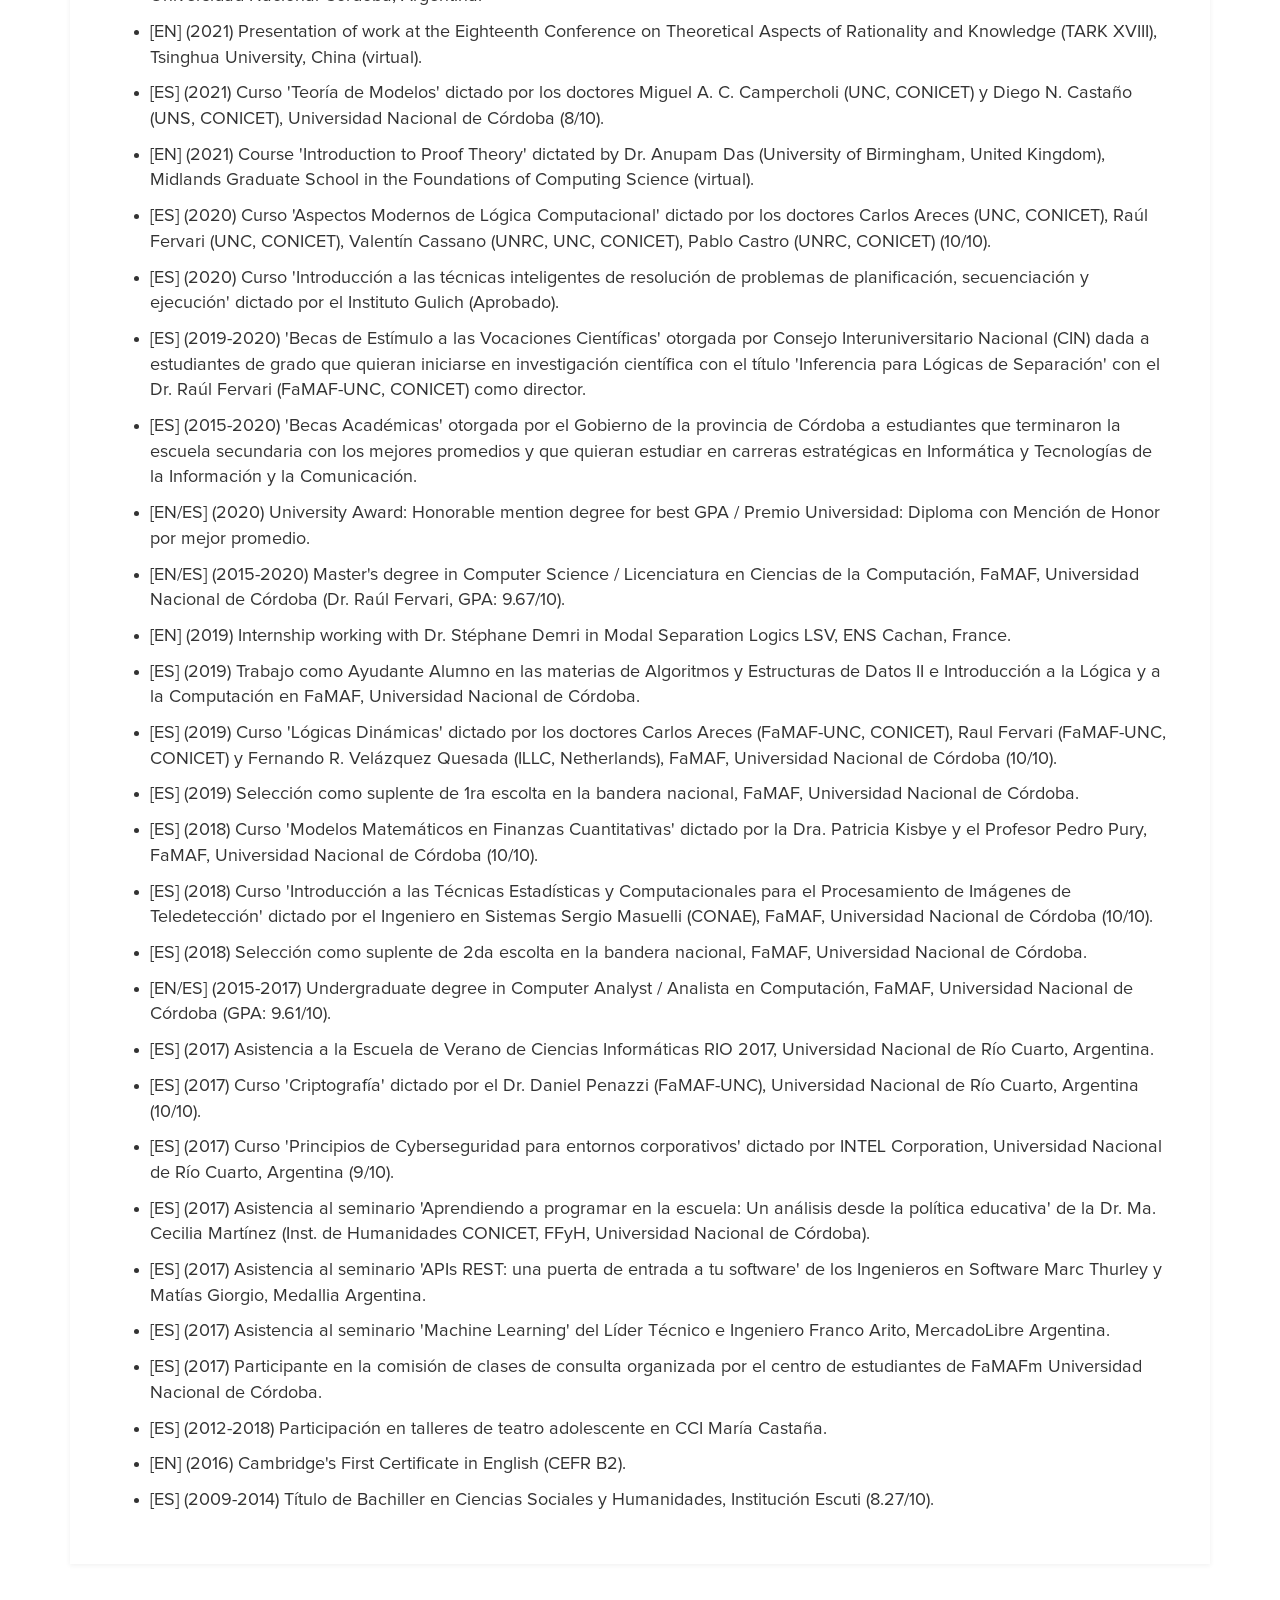
==== commit 148f2f28: "open for working update" ====
--- a/index.html
+++ b/index.html
@@ -63,8 +63,8 @@
 				
 				<p>Member of the <a href="http://liis.famaf.unc.edu.ar">Logics, Interaction and Intelligent Systems (LIIS) group</a>, at FaMAF-UNC (Argentina).</p>
 				
-				<p>I am currently open for working in the private sector. For that reason, this website will be under maintenance for the months of May/June of 2025.
-					There might be important differences from time to time until a more stable version comes out. CV's are up to date until April of 2025.</p>
+				<p>I am currently open for working in the private sector. For that reason, this website will be under maintenance for the months of June/July of 2025.
+					There might be important differences from time to time until a more stable version comes out. CV's are up to date until May of 2025.</p>
 
 				<h2>CV's</h2>
 				<p>	<a href="cvs/CV_English.pdf">CV in English</a></p>
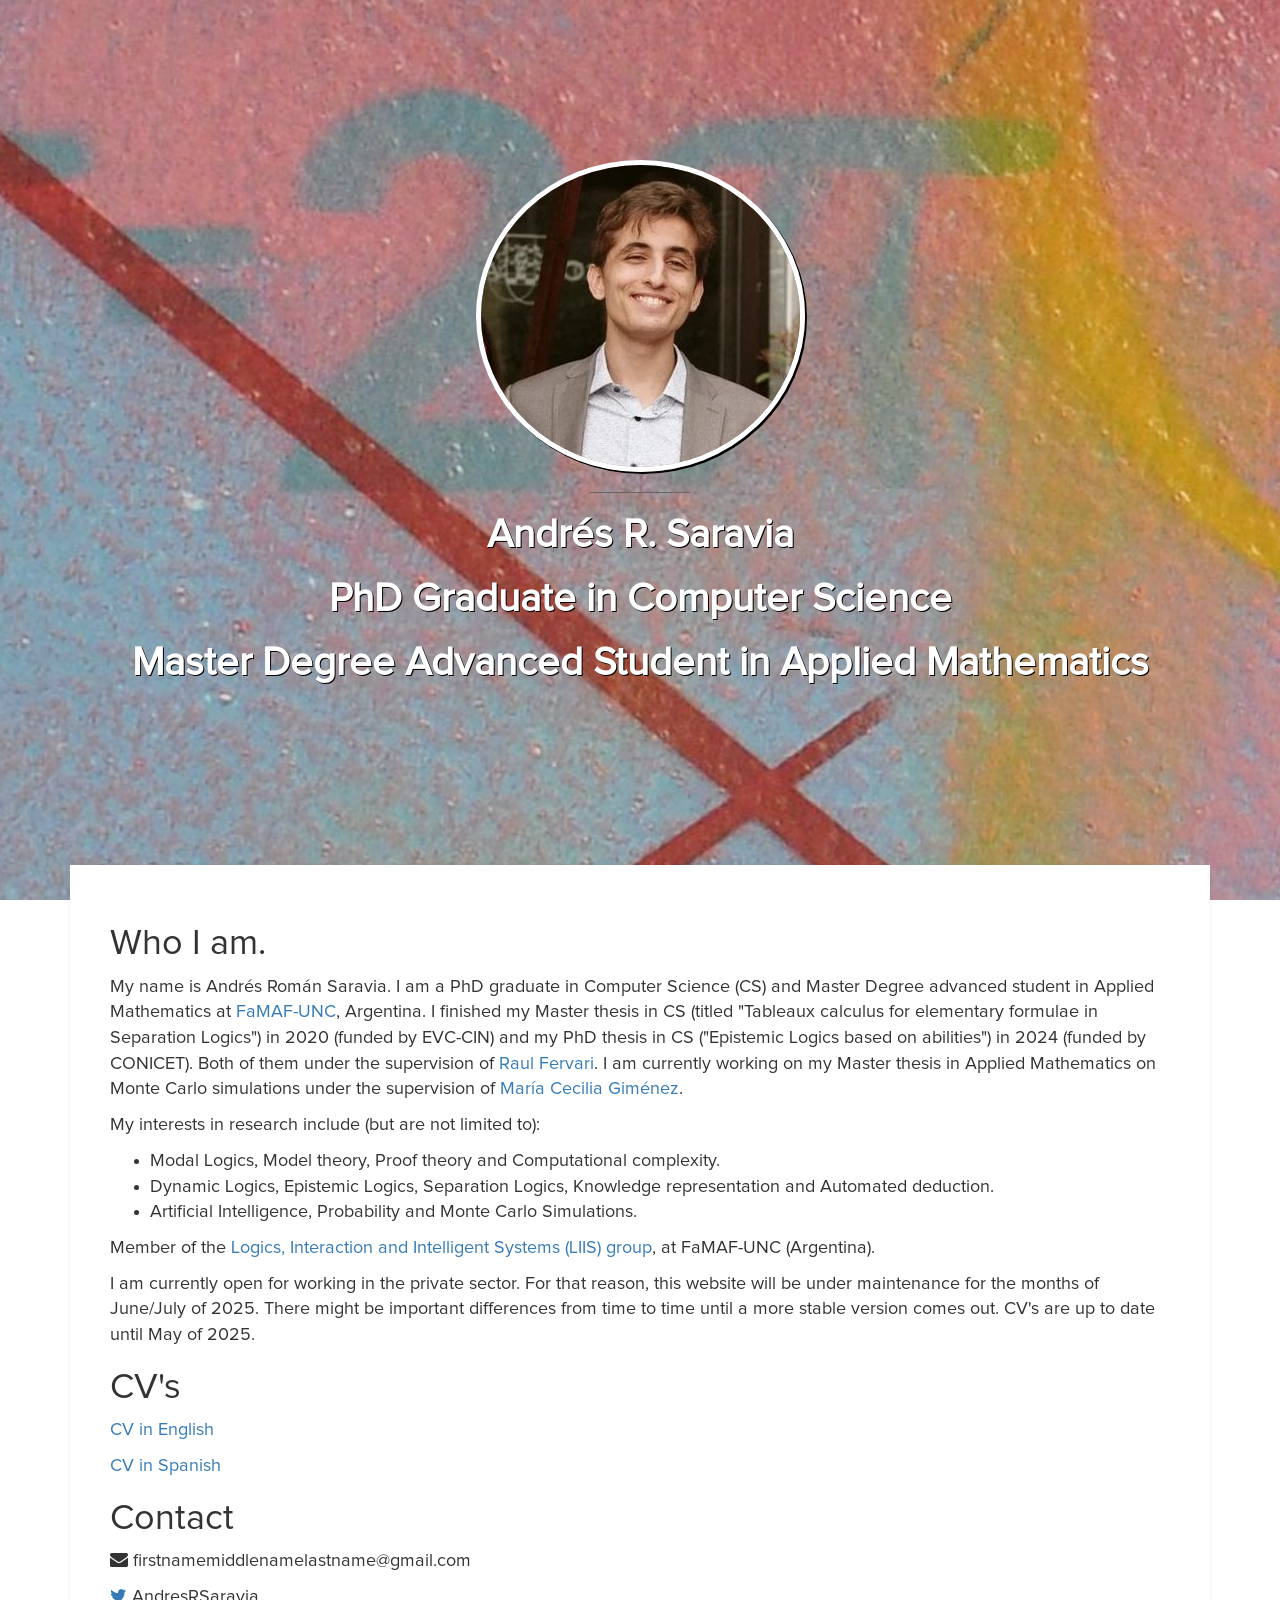
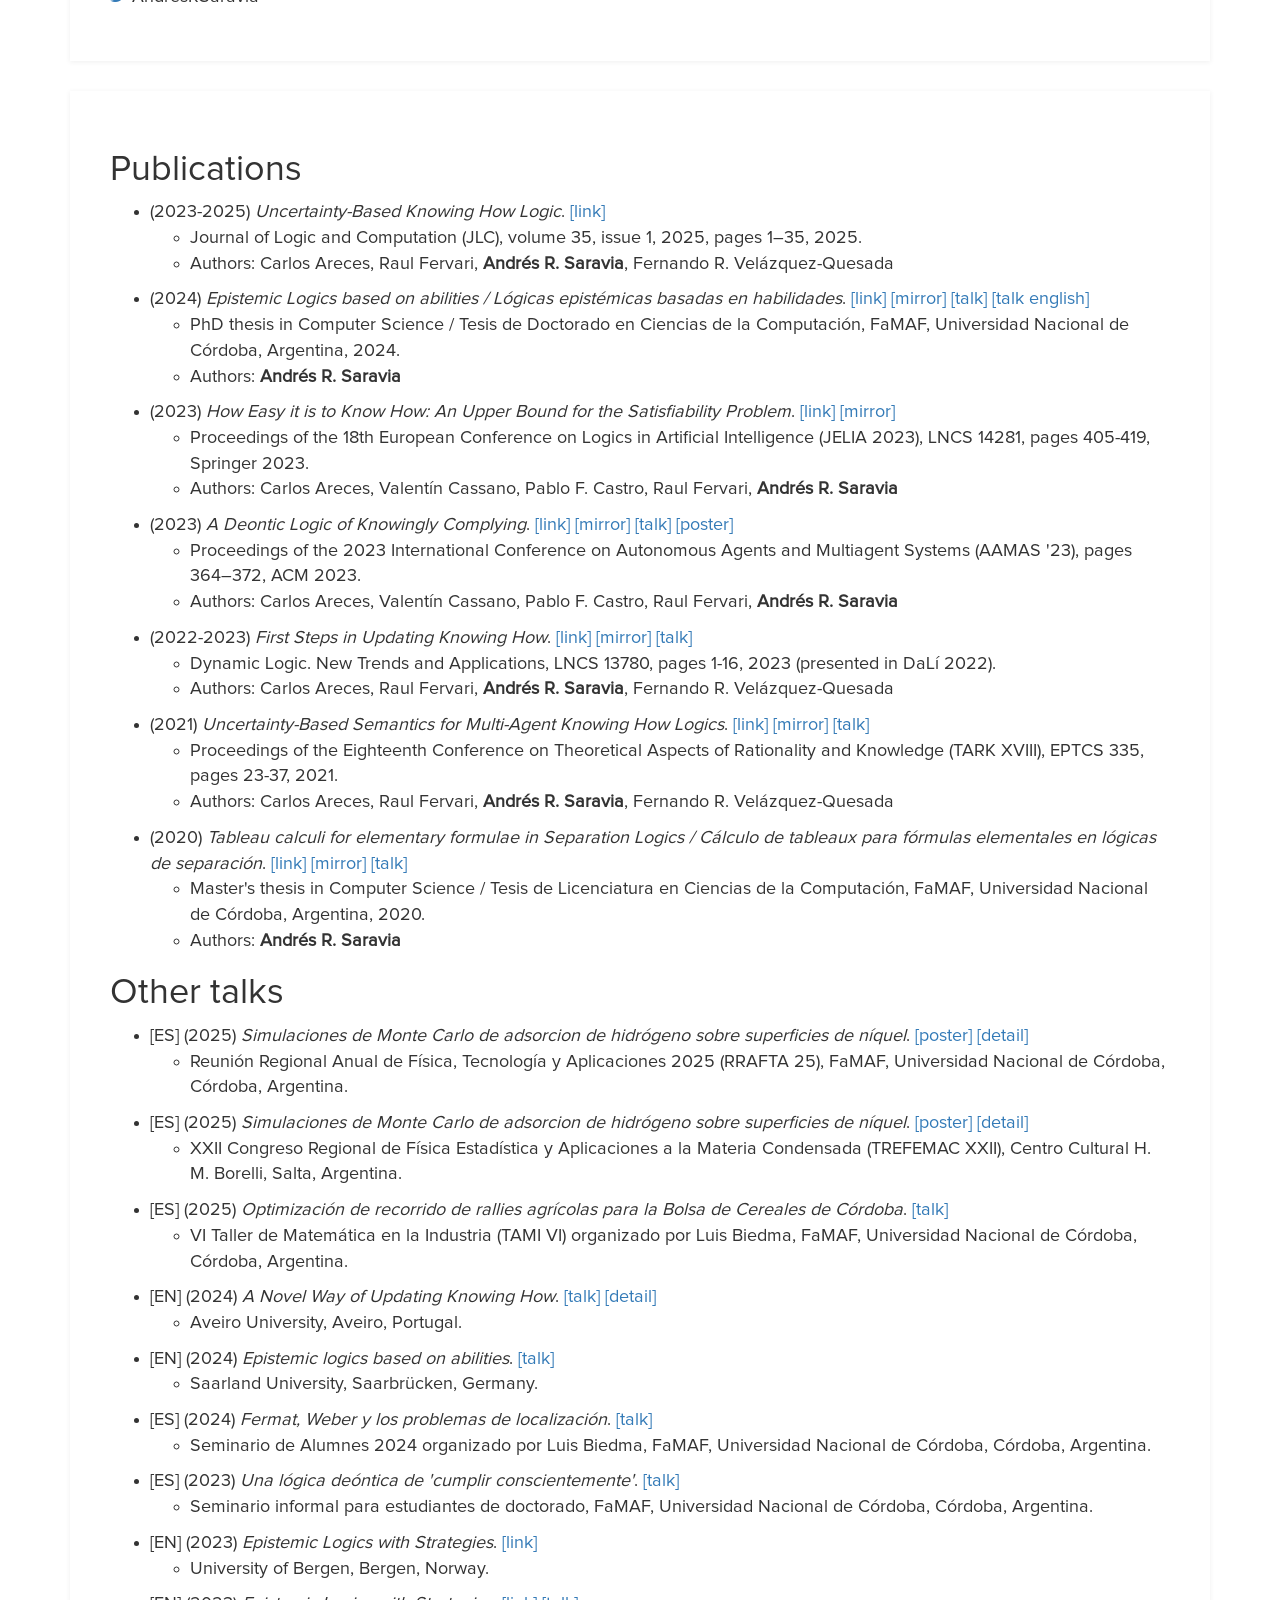
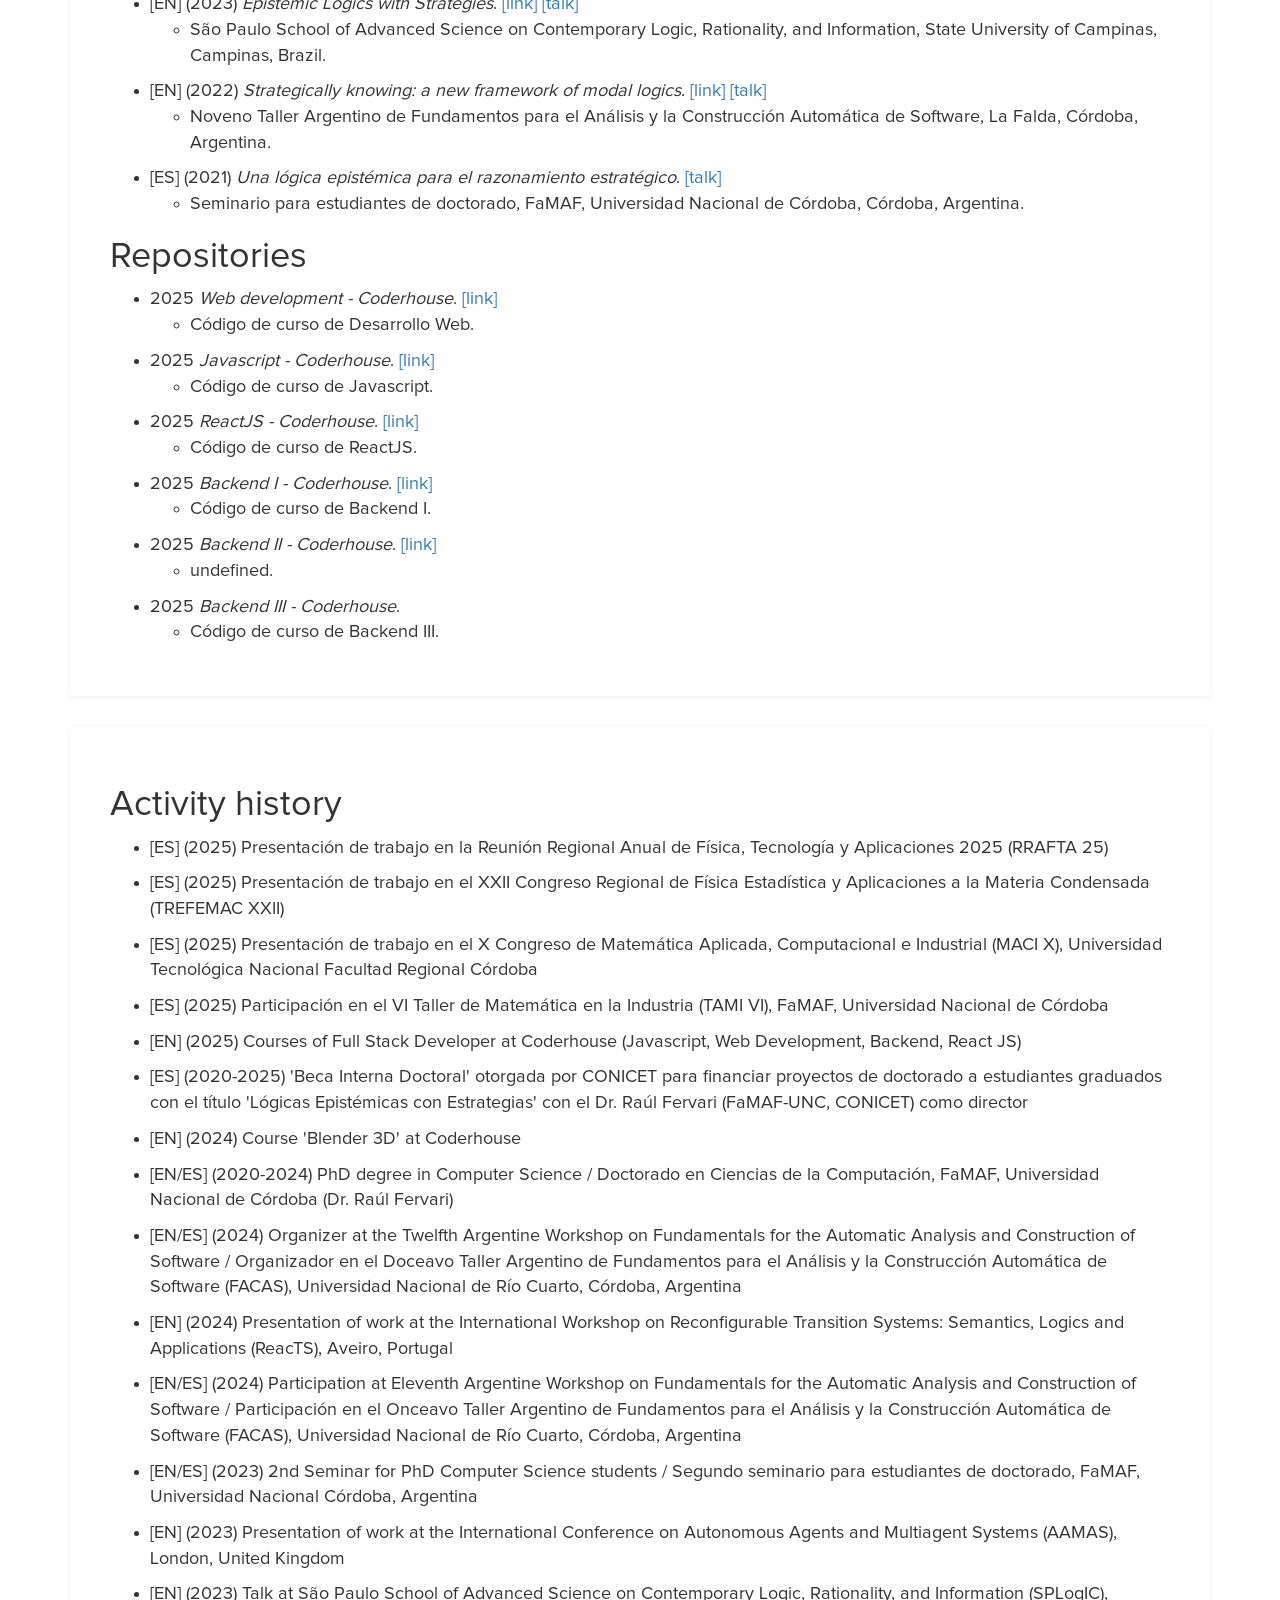
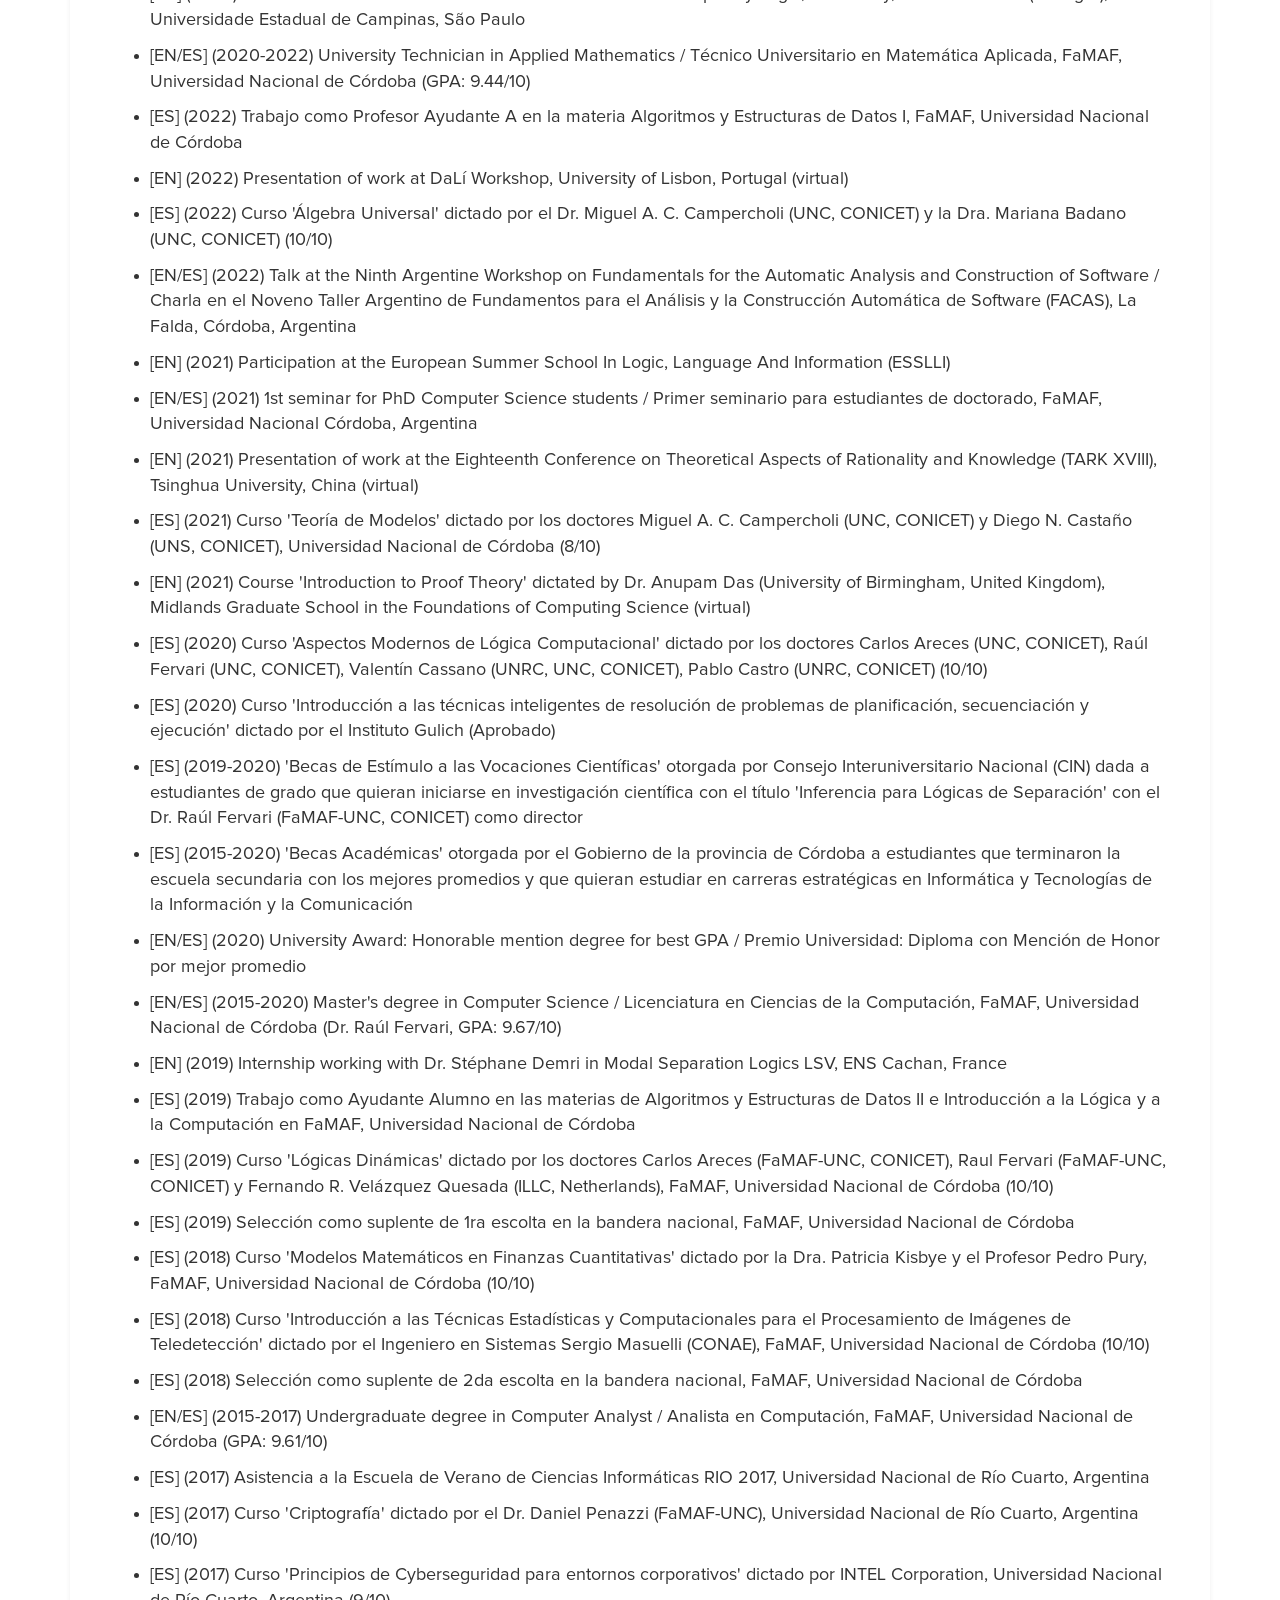
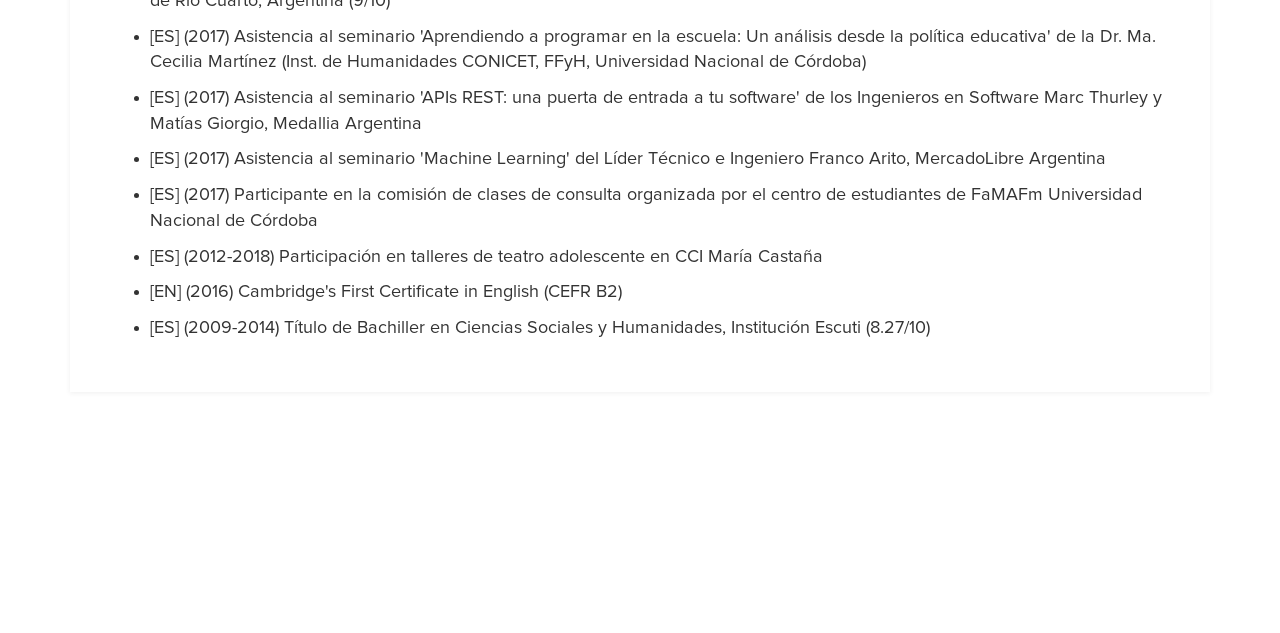
==== commit b0738c61: "first repositories list" ====
--- a/index.html
+++ b/index.html
@@ -89,6 +89,9 @@
 				<h2 id="talks-title">Other talks</h2>
 				<p id="talks">
 				</p>
+				<h2 id="repositories-title">Repositories</h2>
+				<p id="repositories">
+				</p>
 			</div>
 		</div>
 	</div>
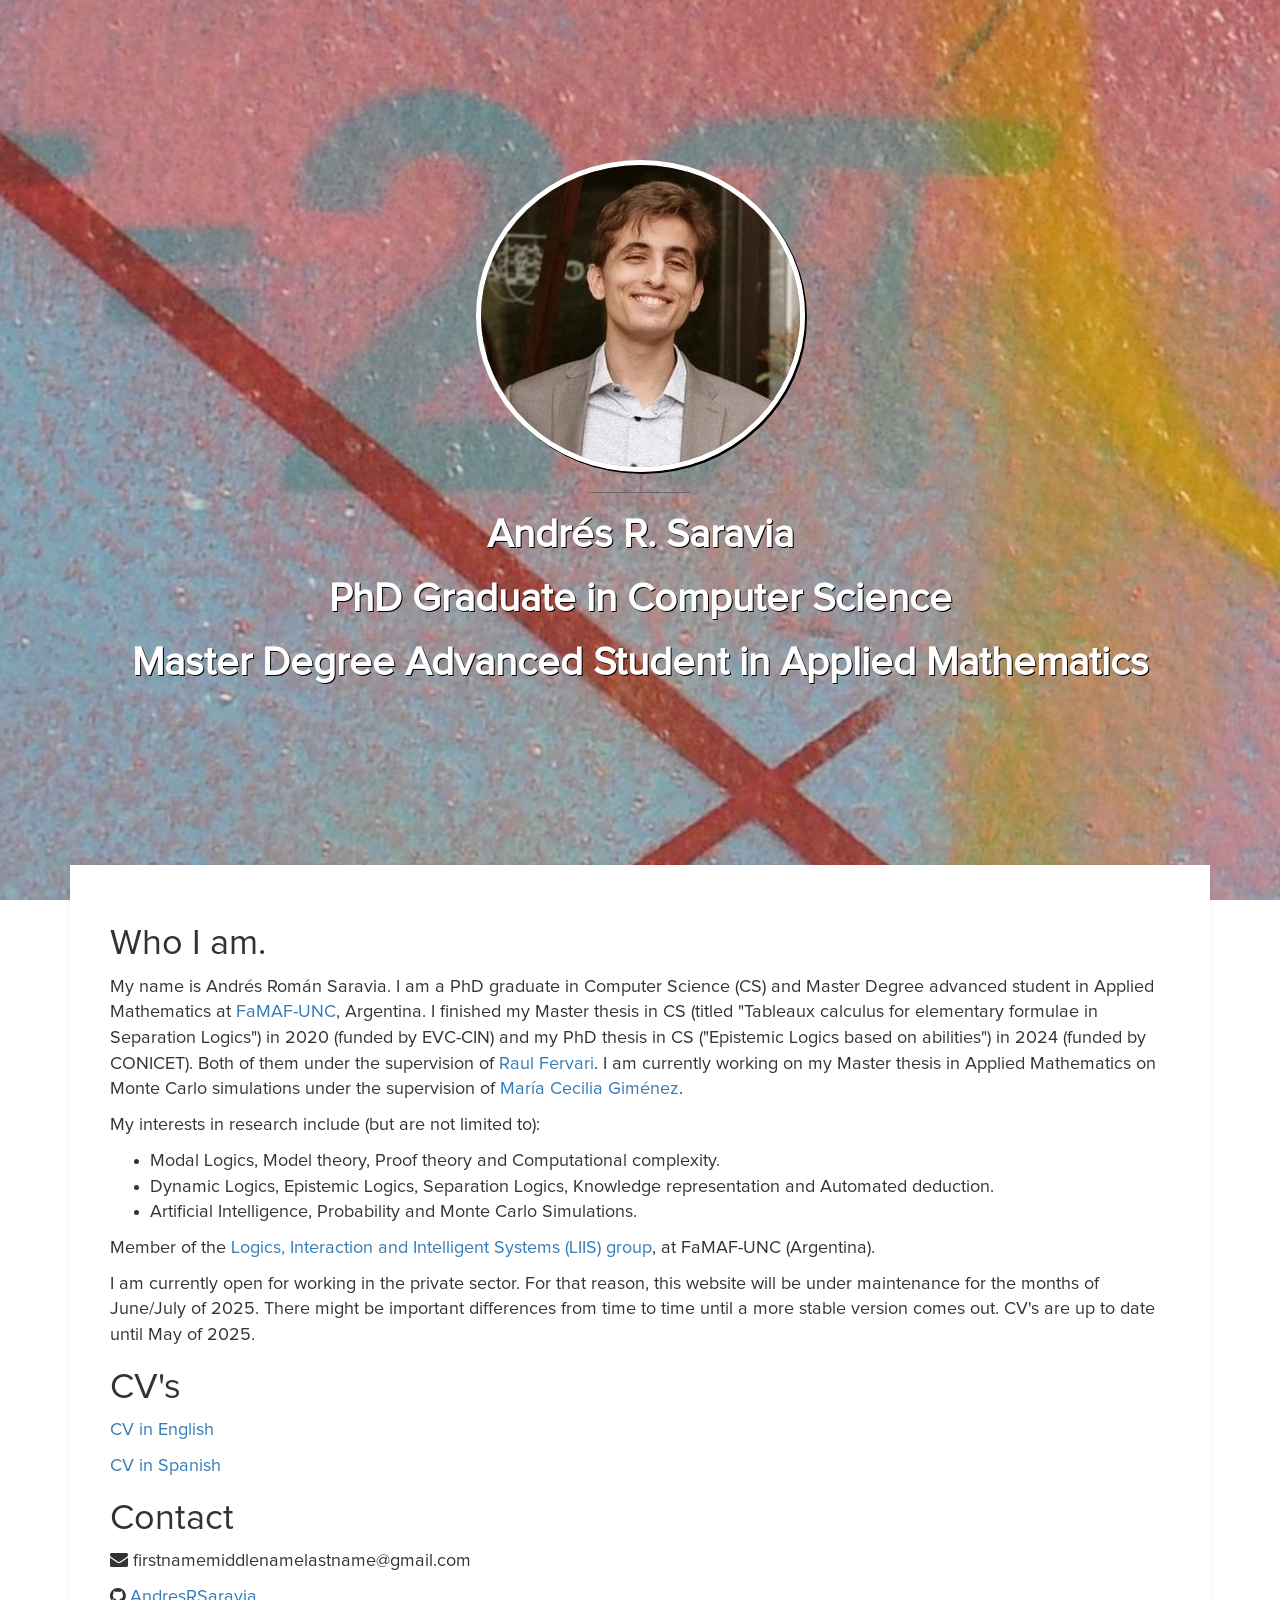
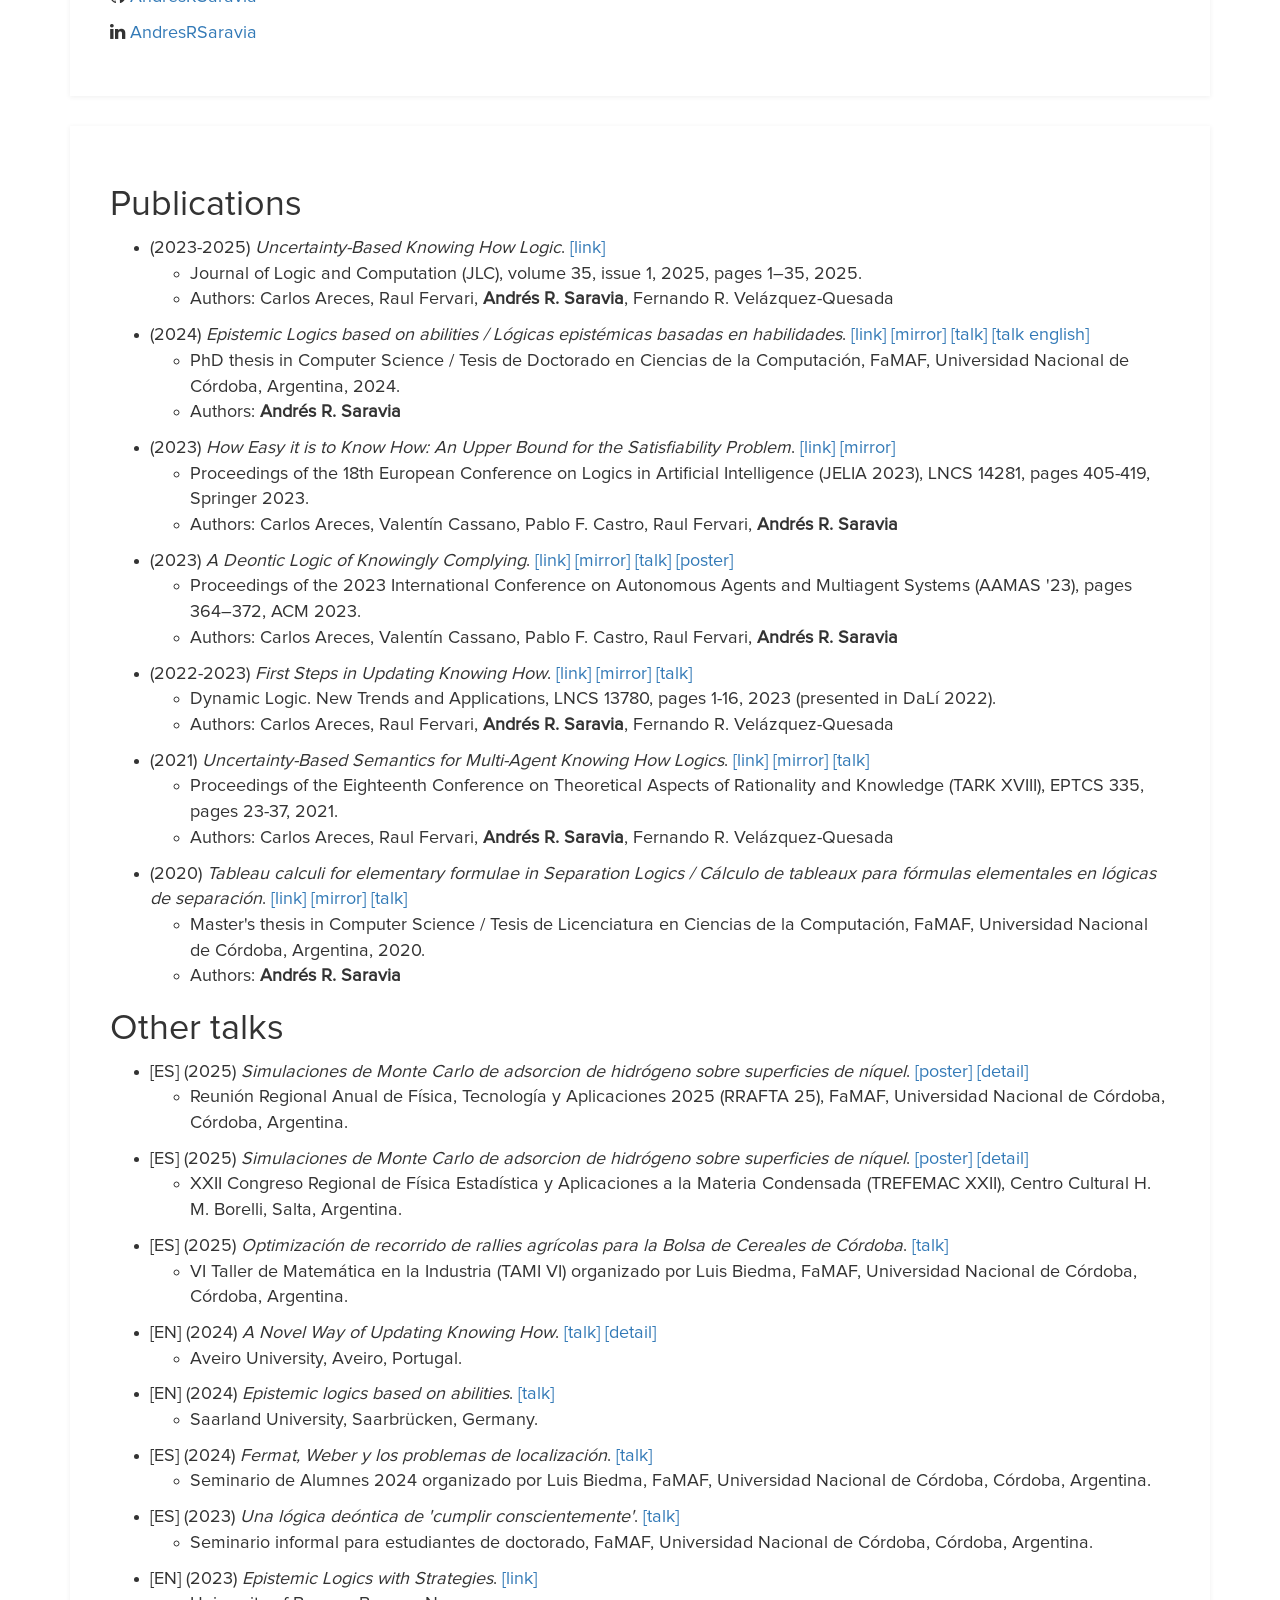
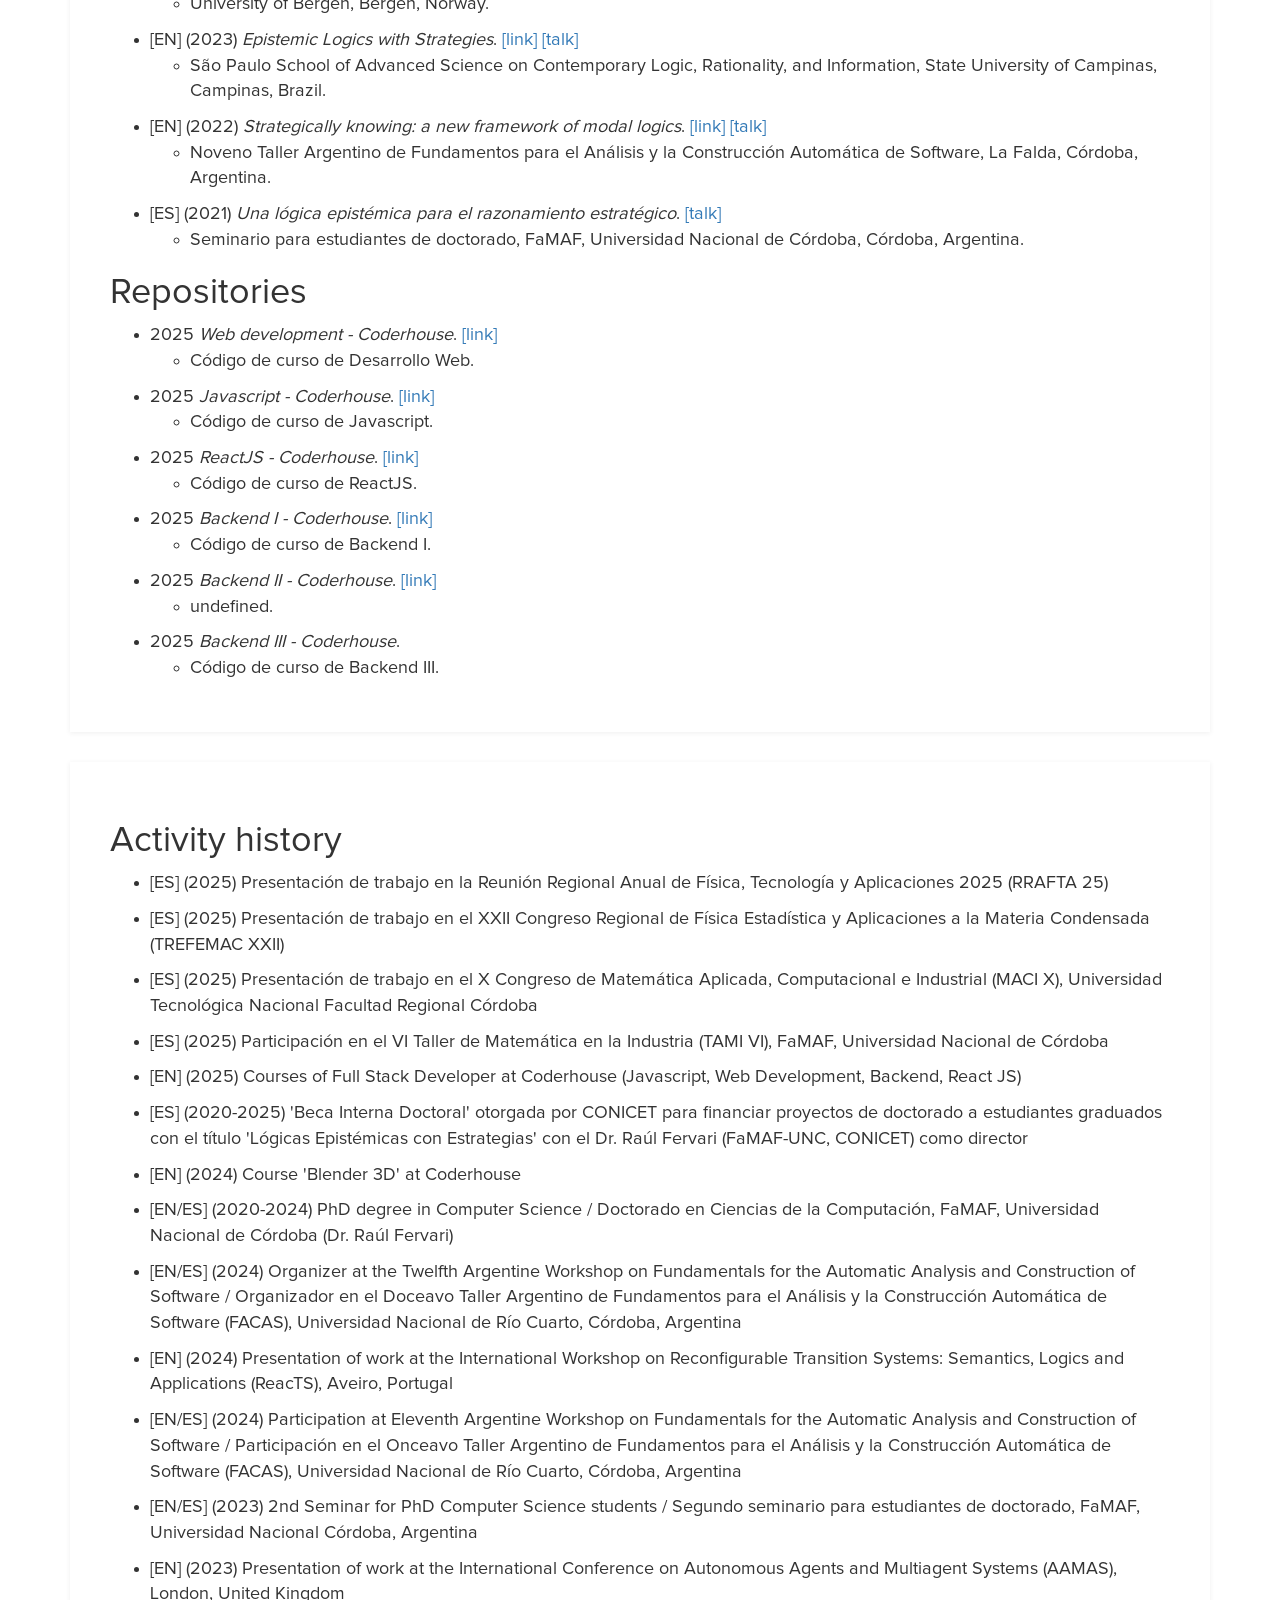
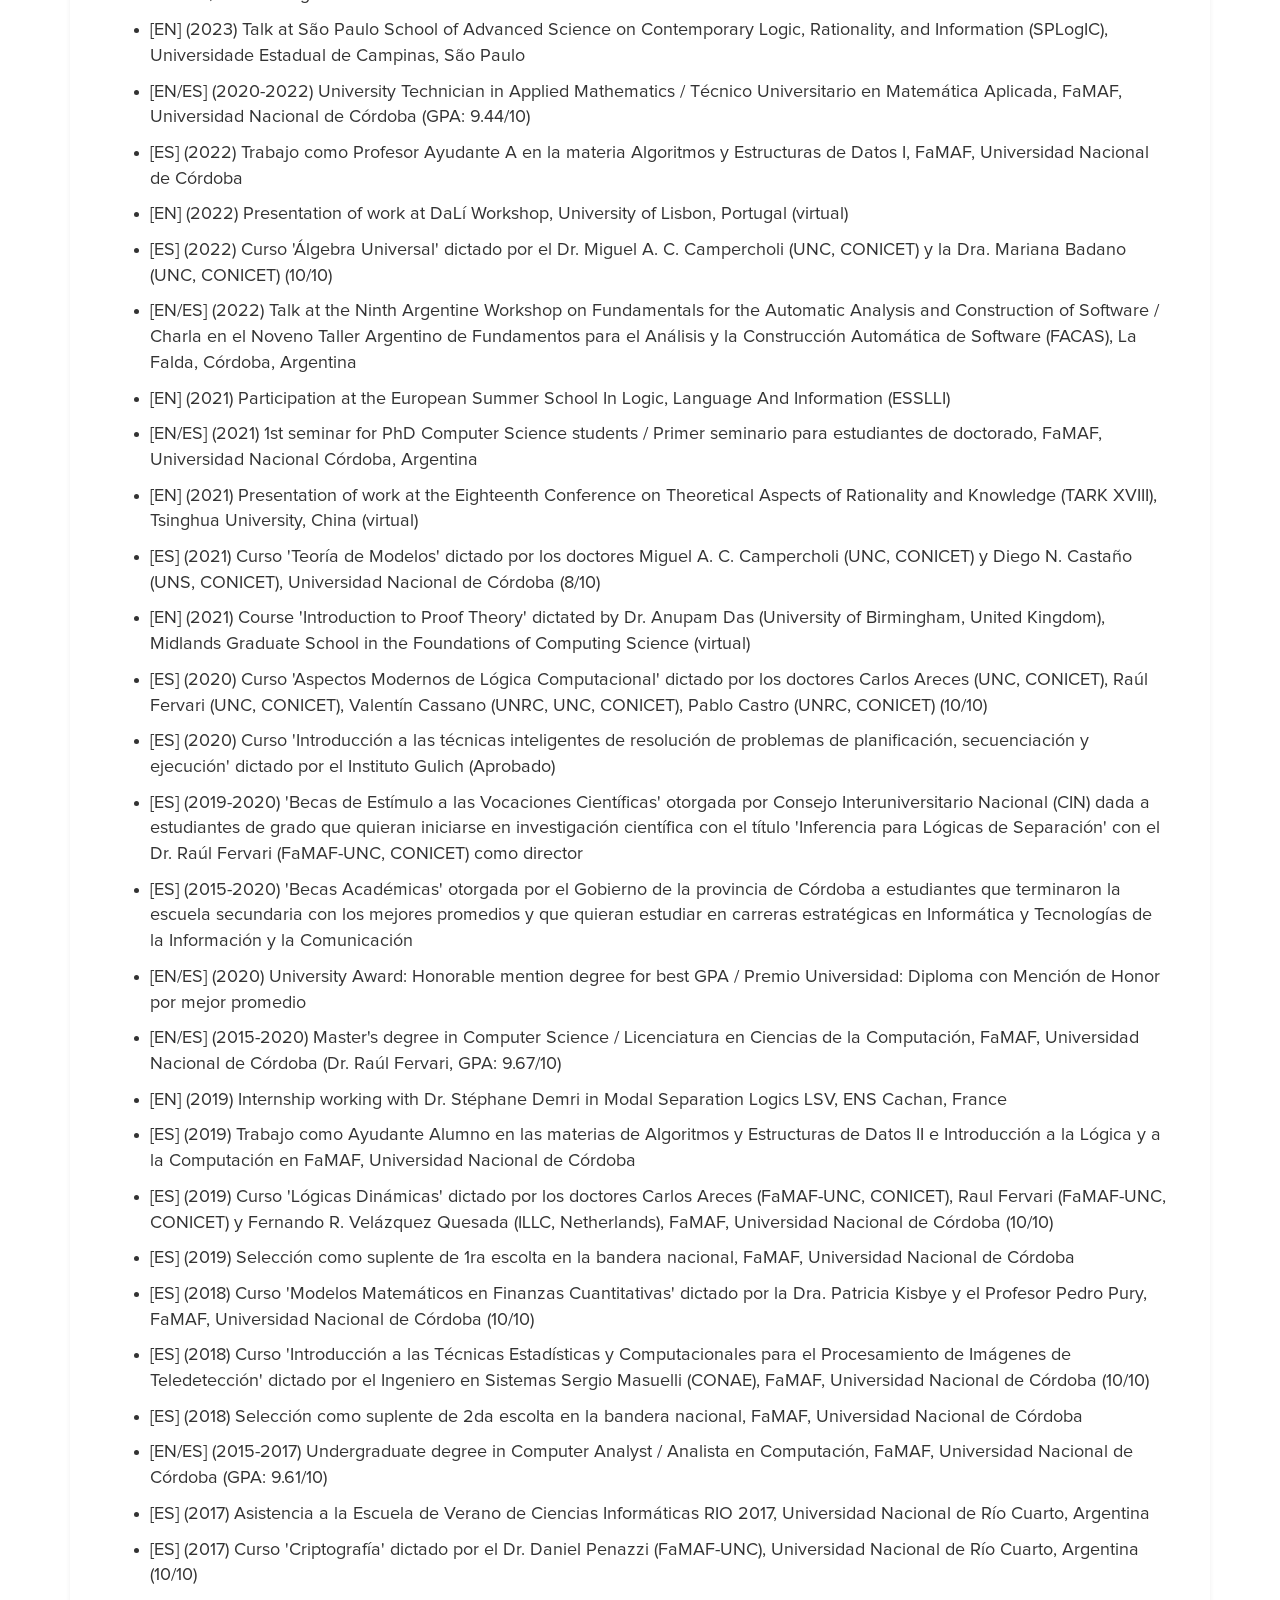
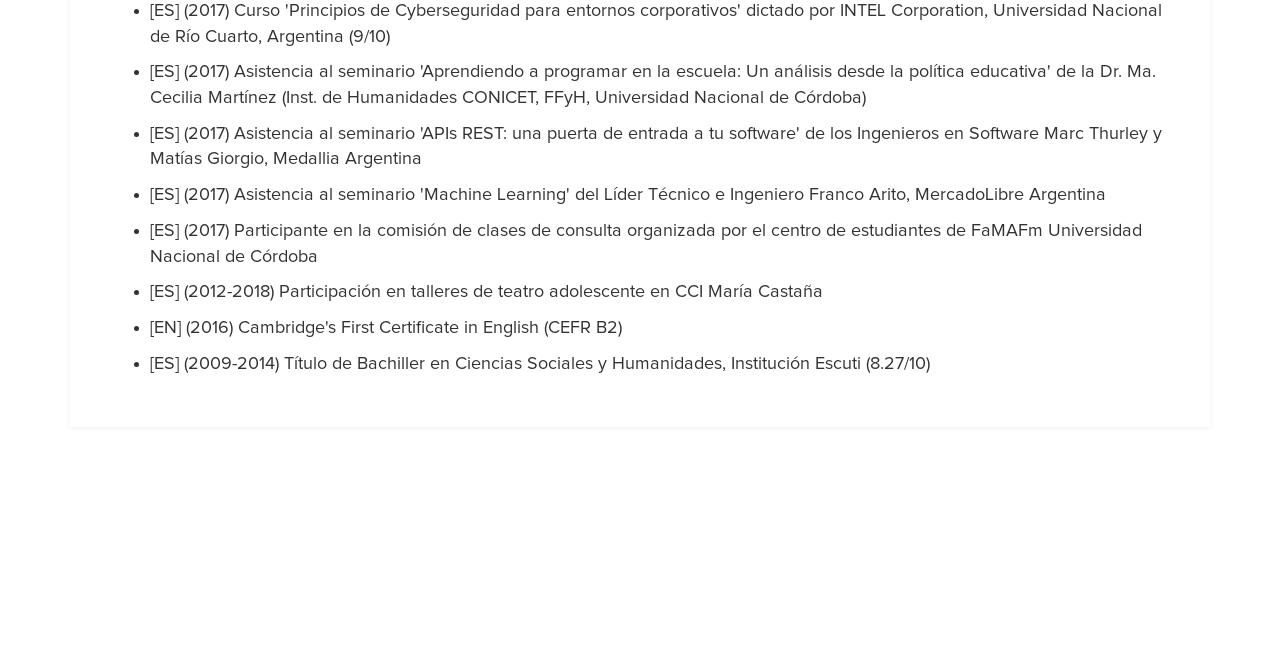
==== commit 56437aa1: "better links" ====
--- a/index.html
+++ b/index.html
@@ -71,7 +71,8 @@
 				<p> <a href="cvs/CV_Spanish.pdf">CV in Spanish</a></p>
 				<h2>Contact</h2>
 				<p><i class="fa fa-envelope"></i> firstnamemiddlenamelastname@gmail.com</p>
-				<p><a href="https://twitter.com/AndresRSaravia" class="fa fa-twitter"></a> AndresRSaravia</p>
+				<p><i class="fa fa-github"></i> <a href="https://github.com/AndresRSaravia"> AndresRSaravia</a></p>
+				<p><i class="fa fa-linkedin"></i> <a href="https://www.linkedin.com/in/andresrsaravia/"> AndresRSaravia</a></p>
 				<!--<h2>Publications</h2>-->
 			</div>
 		</div>
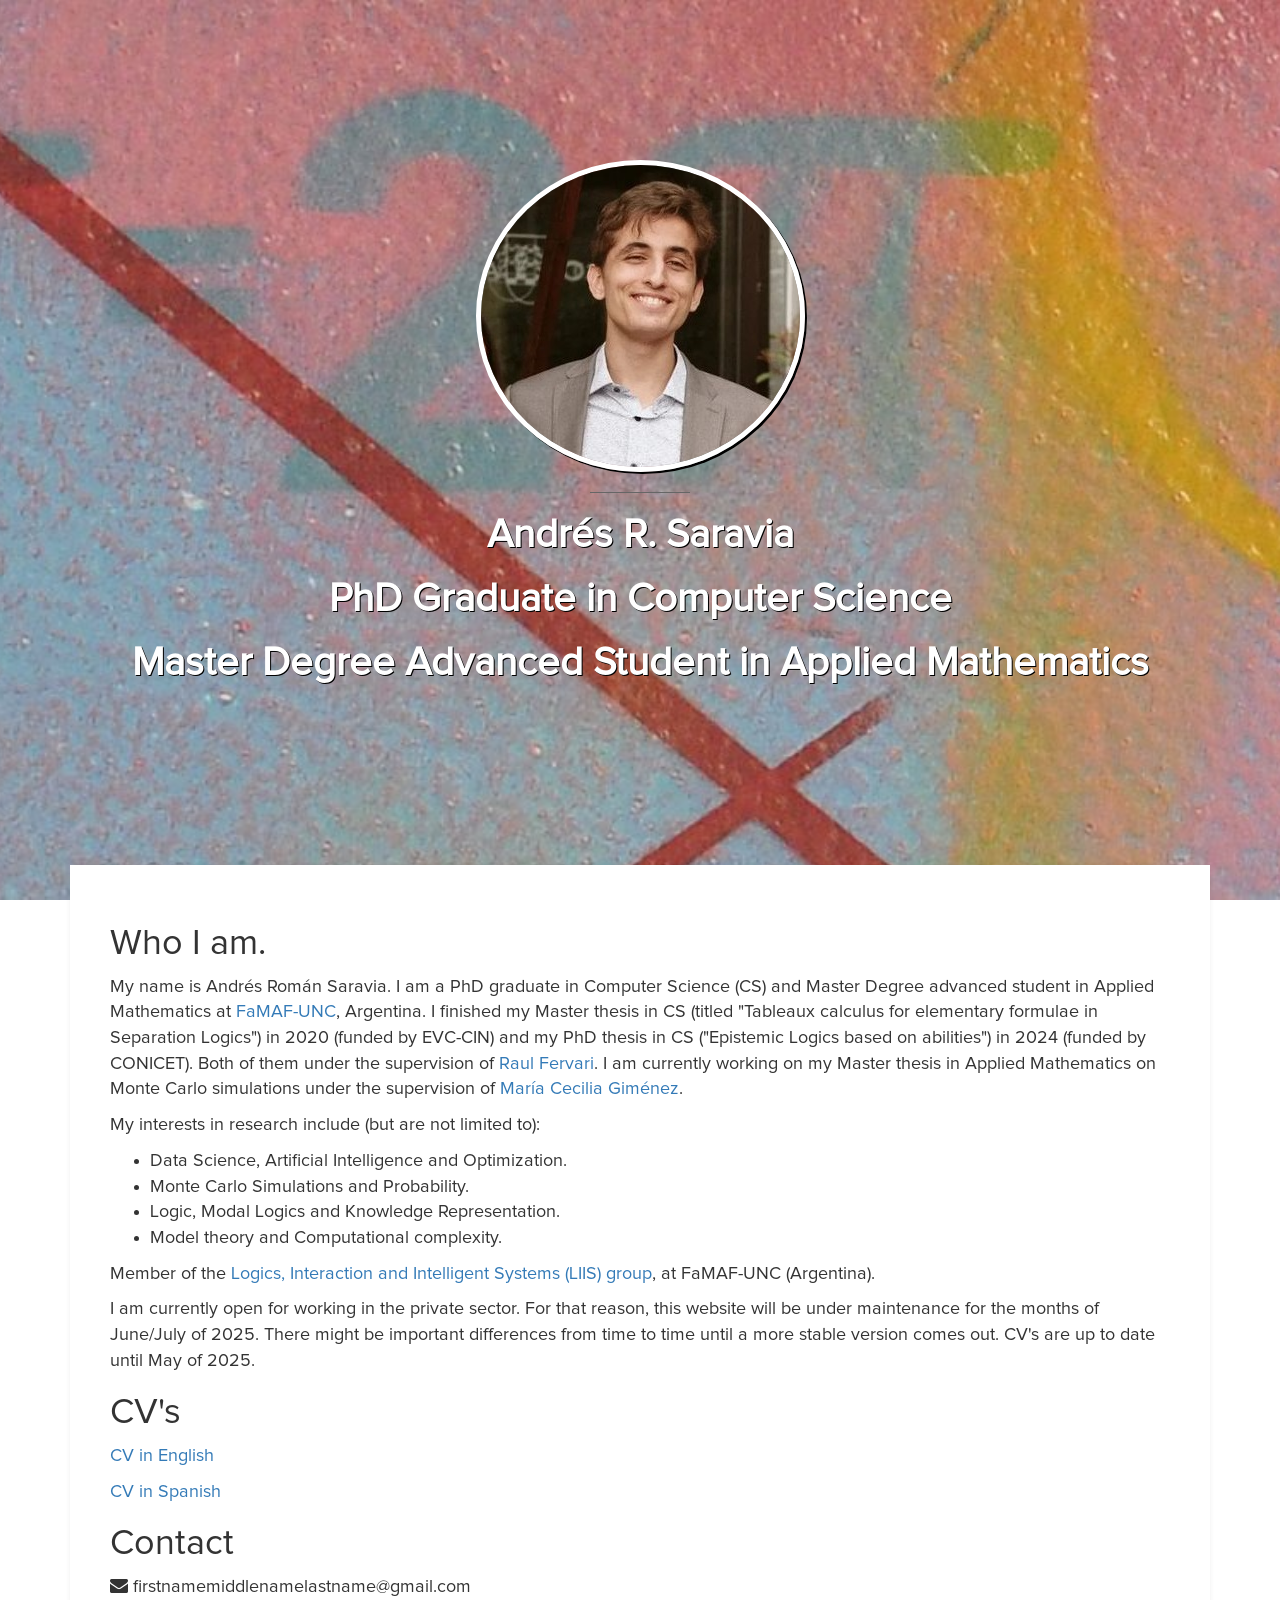
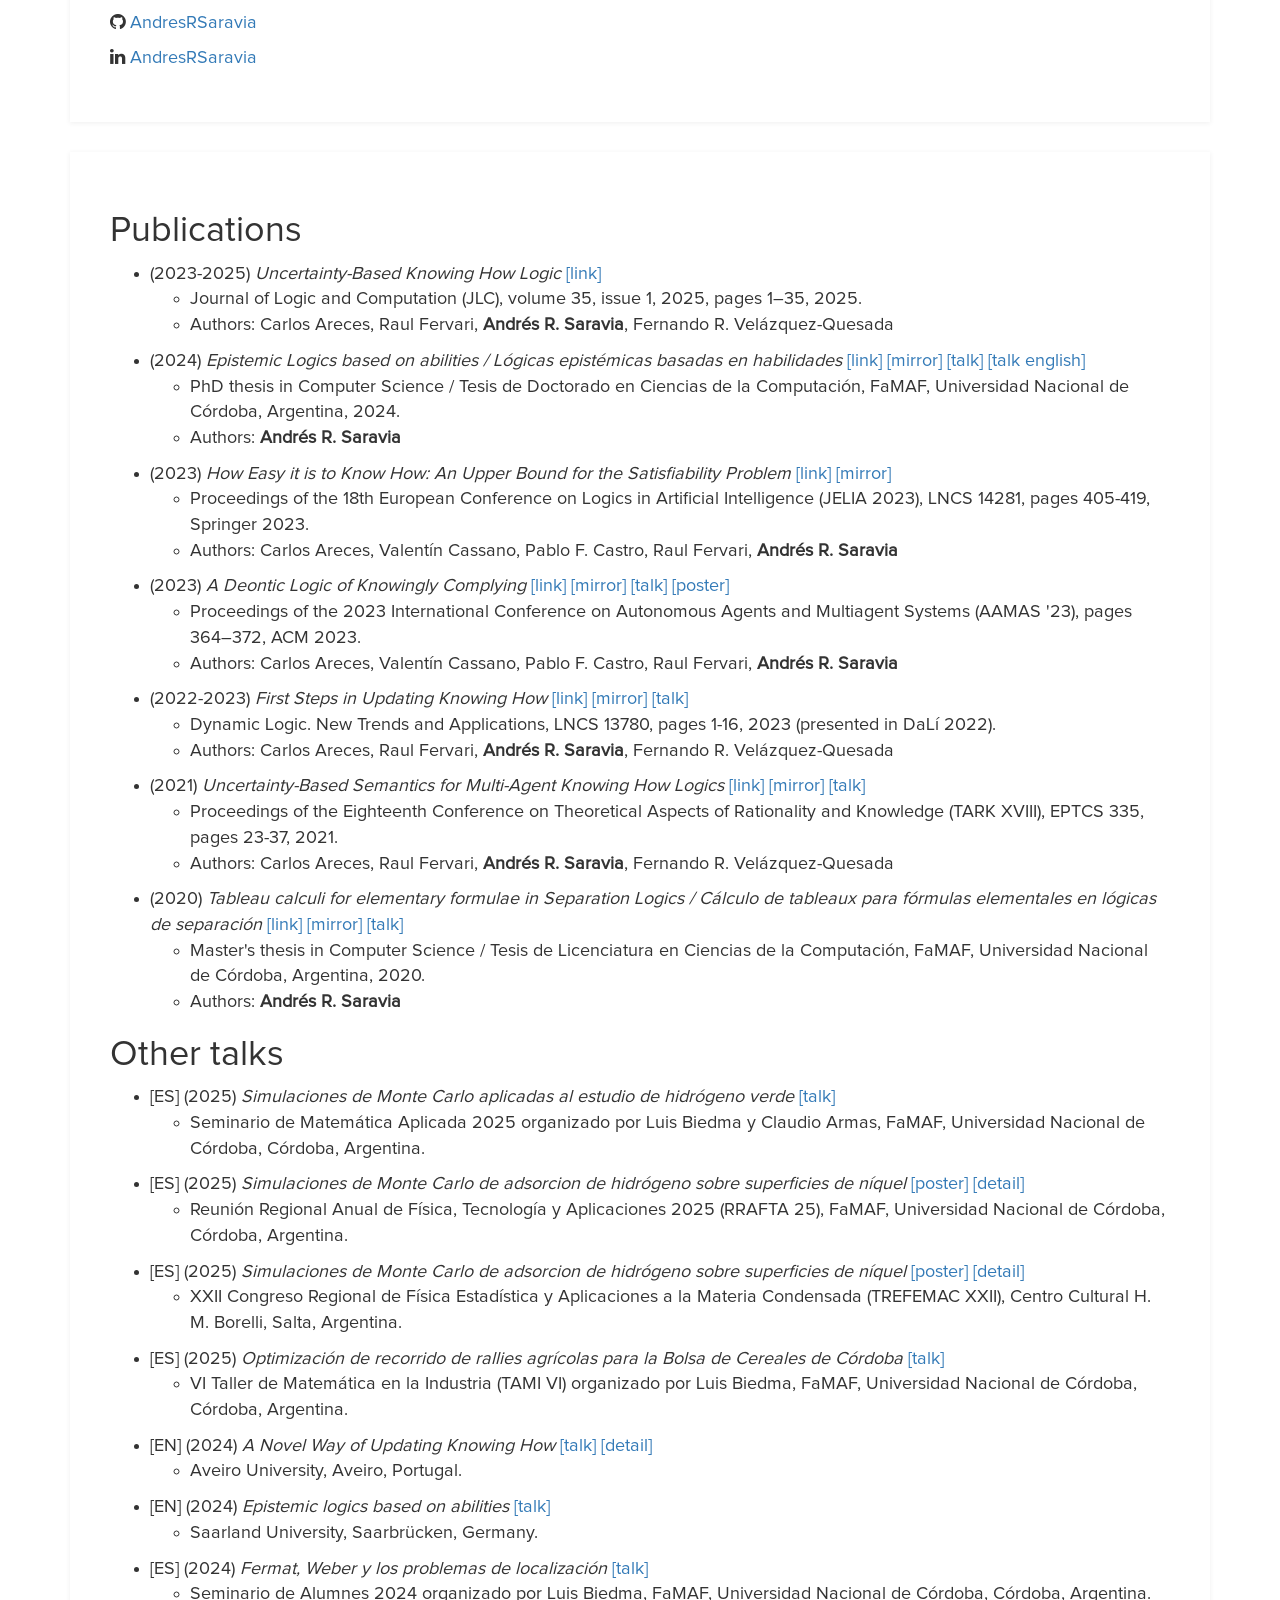
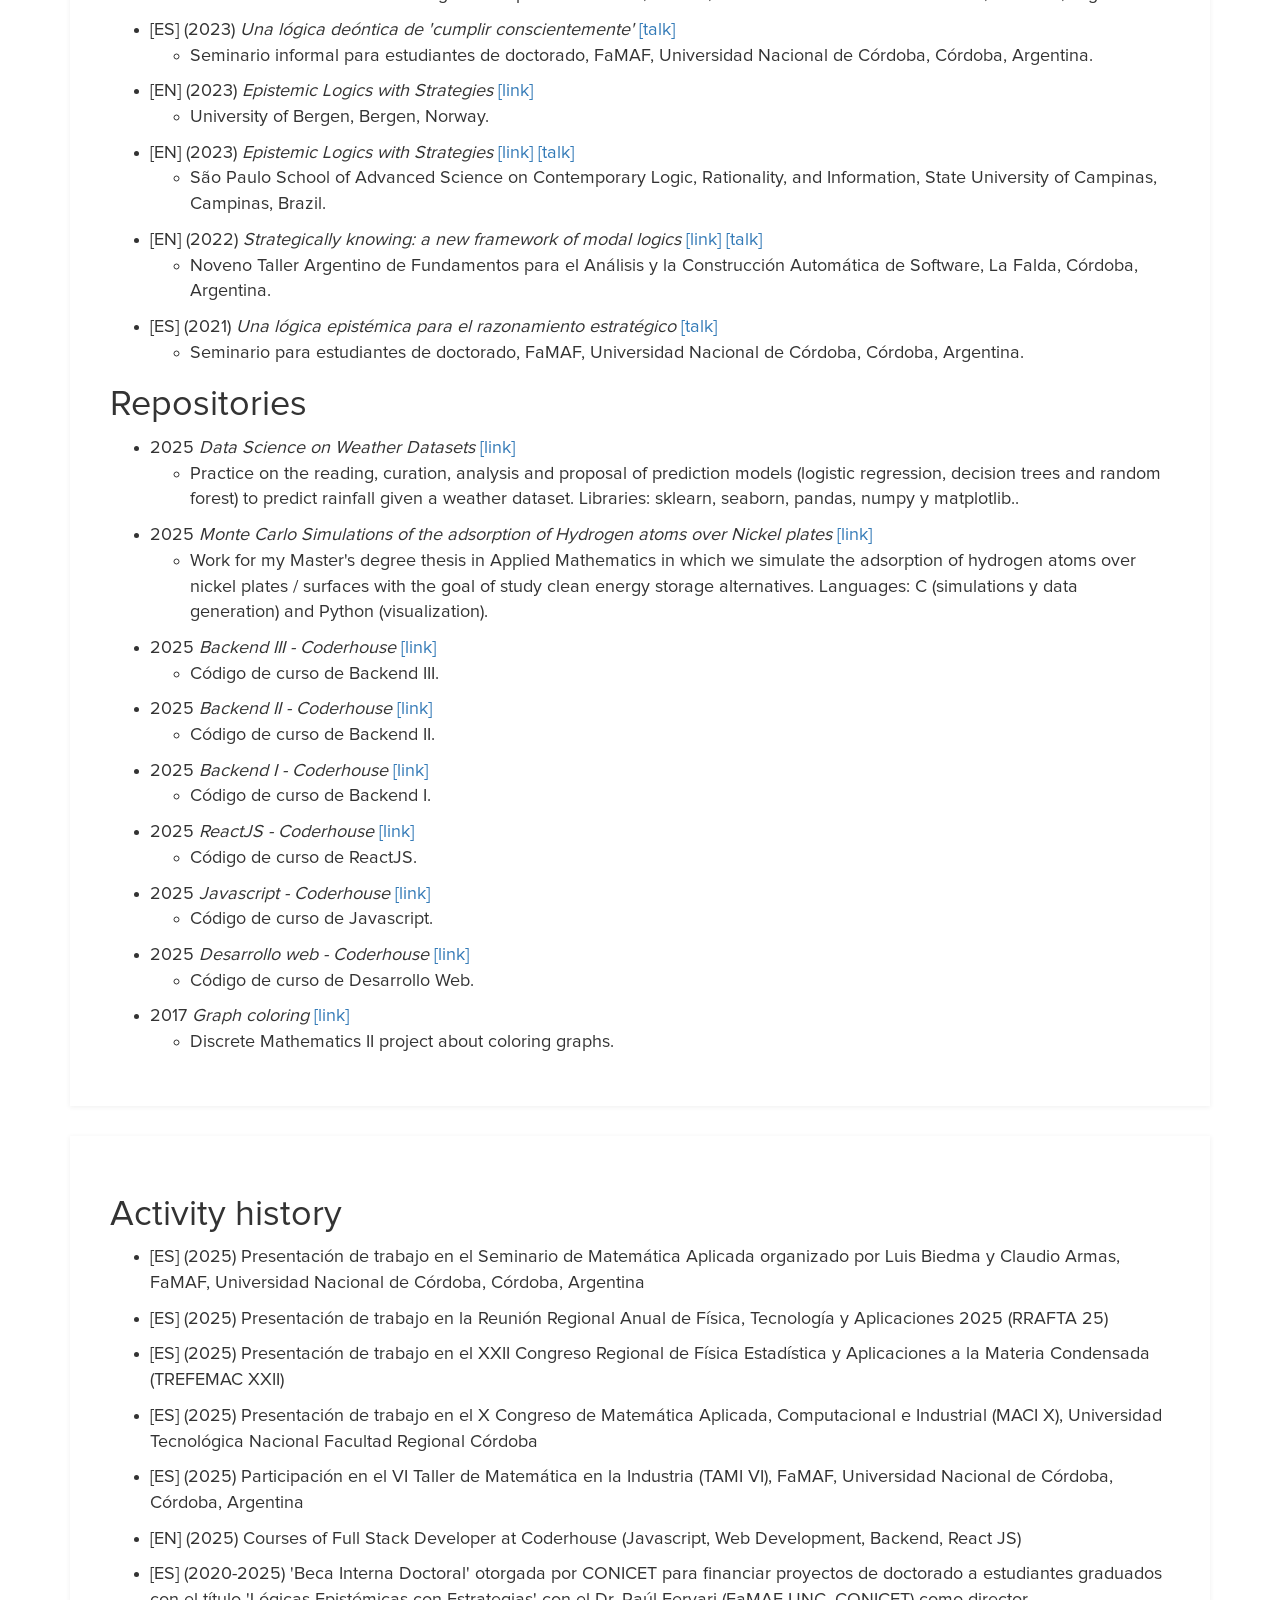
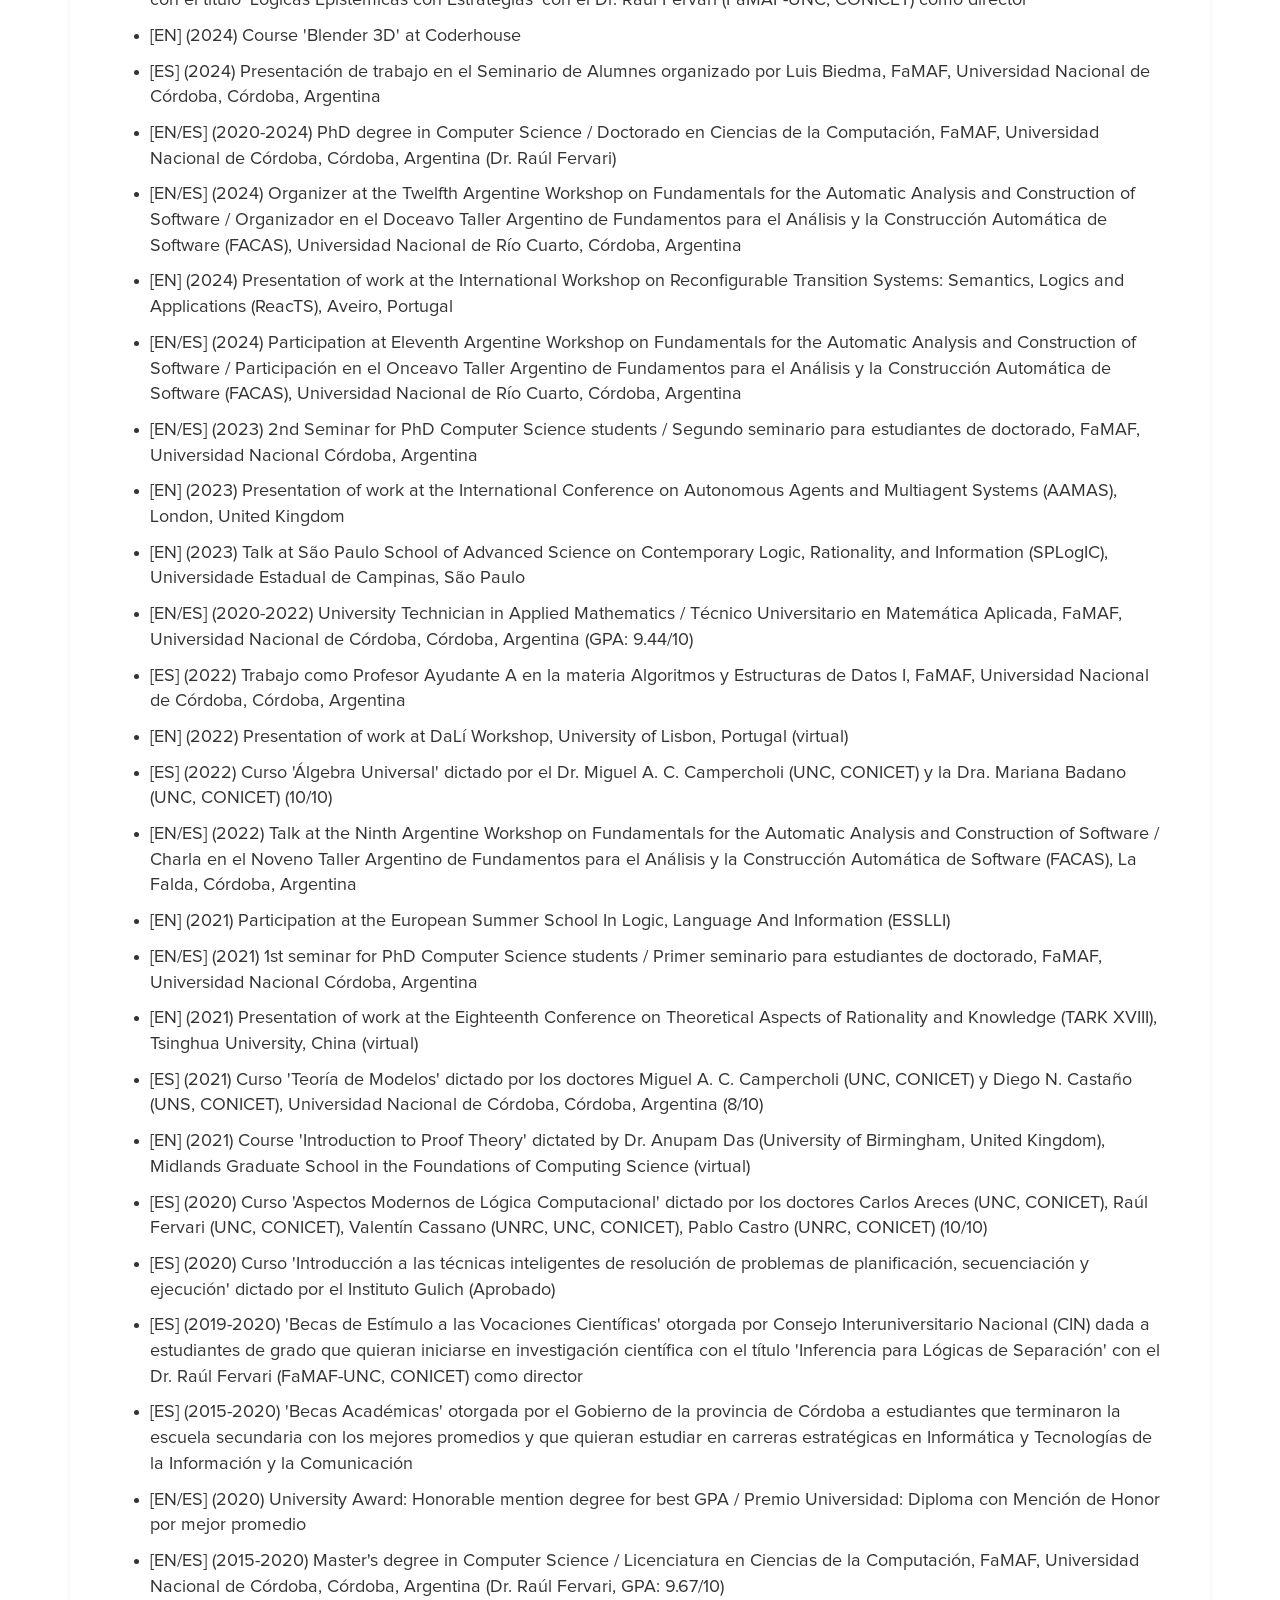
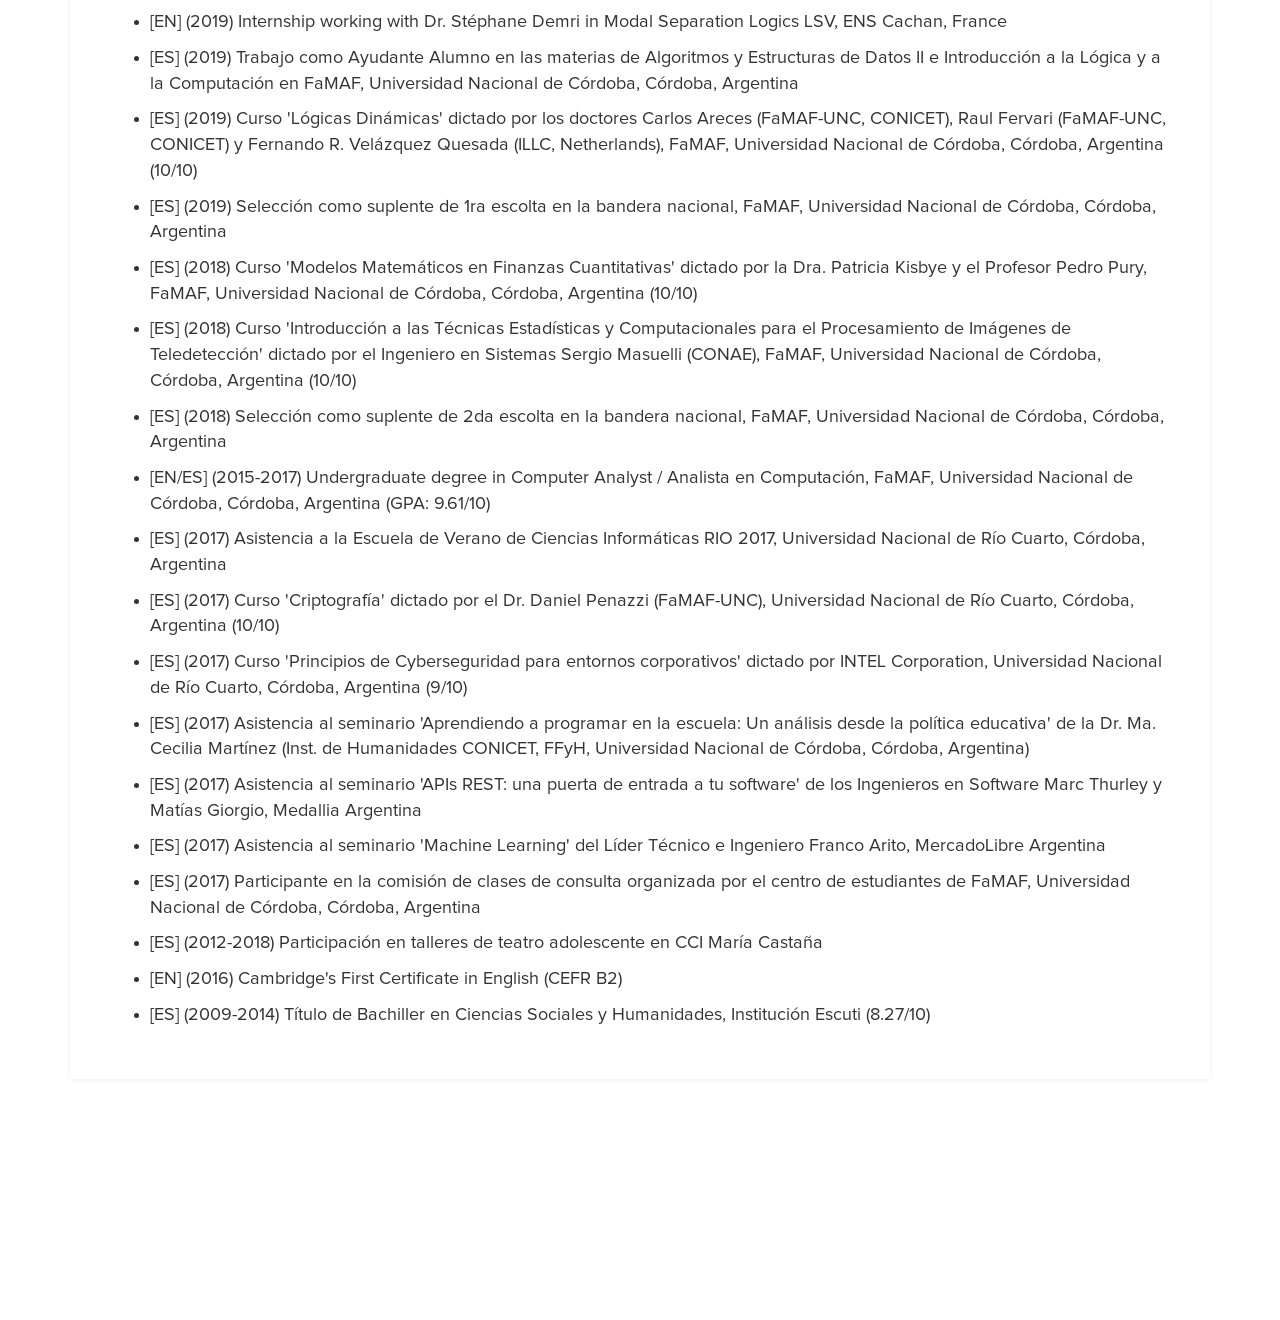
==== commit 85564361: "history update" ====
--- a/index.html
+++ b/index.html
@@ -55,9 +55,10 @@
 				
 				<p>My interests in research include (but are not limited to):
 					<ul>
-					  <li>Modal Logics, Model theory, Proof theory and Computational complexity.</li>
-					  <li>Dynamic Logics, Epistemic Logics, Separation Logics, Knowledge representation and Automated deduction.</li>
-					  <li>Artificial Intelligence, Probability and Monte Carlo Simulations.</li>
+					  <li>Data Science, Artificial Intelligence and Optimization.</li>
+					  <li>Monte Carlo Simulations and Probability.</li>
+					  <li>Logic, Modal Logics and Knowledge Representation.</li>
+					  <li>Model theory and Computational complexity.</li>
 					</ul>
 				</p>
 				
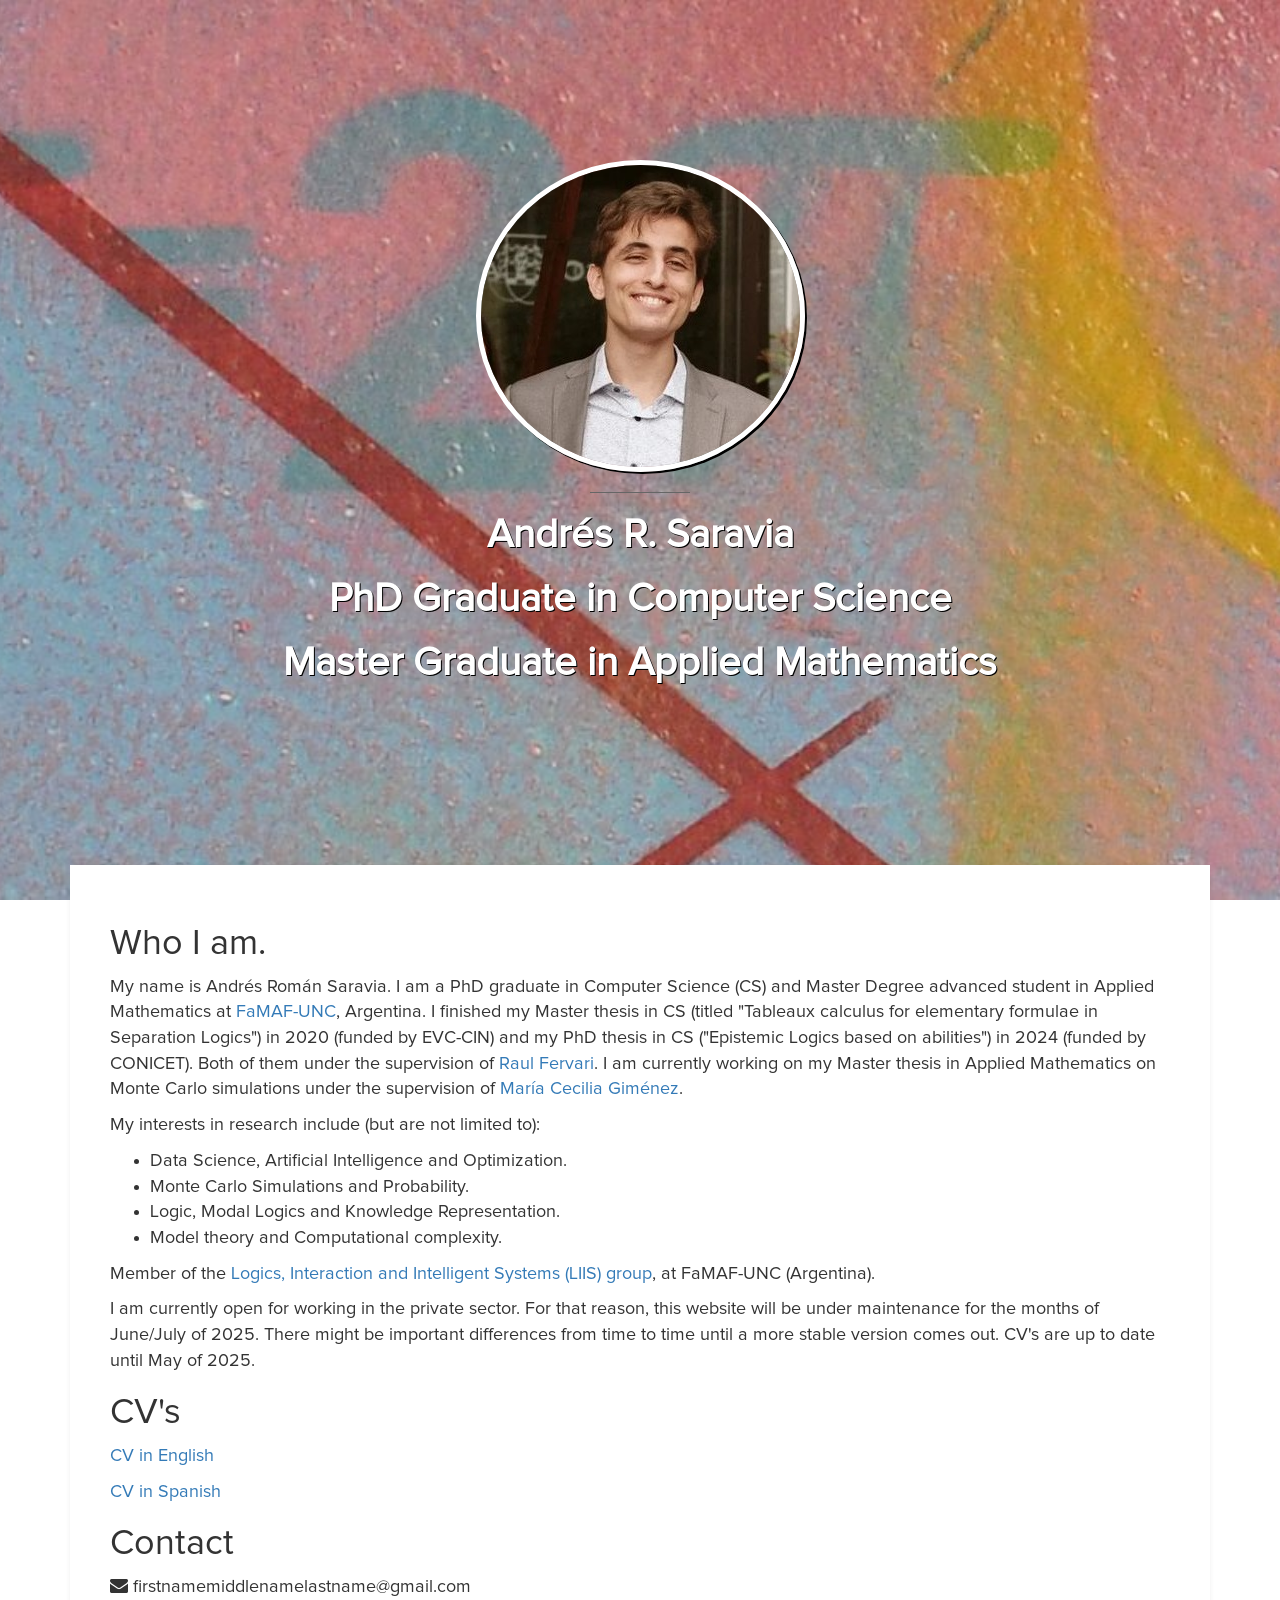
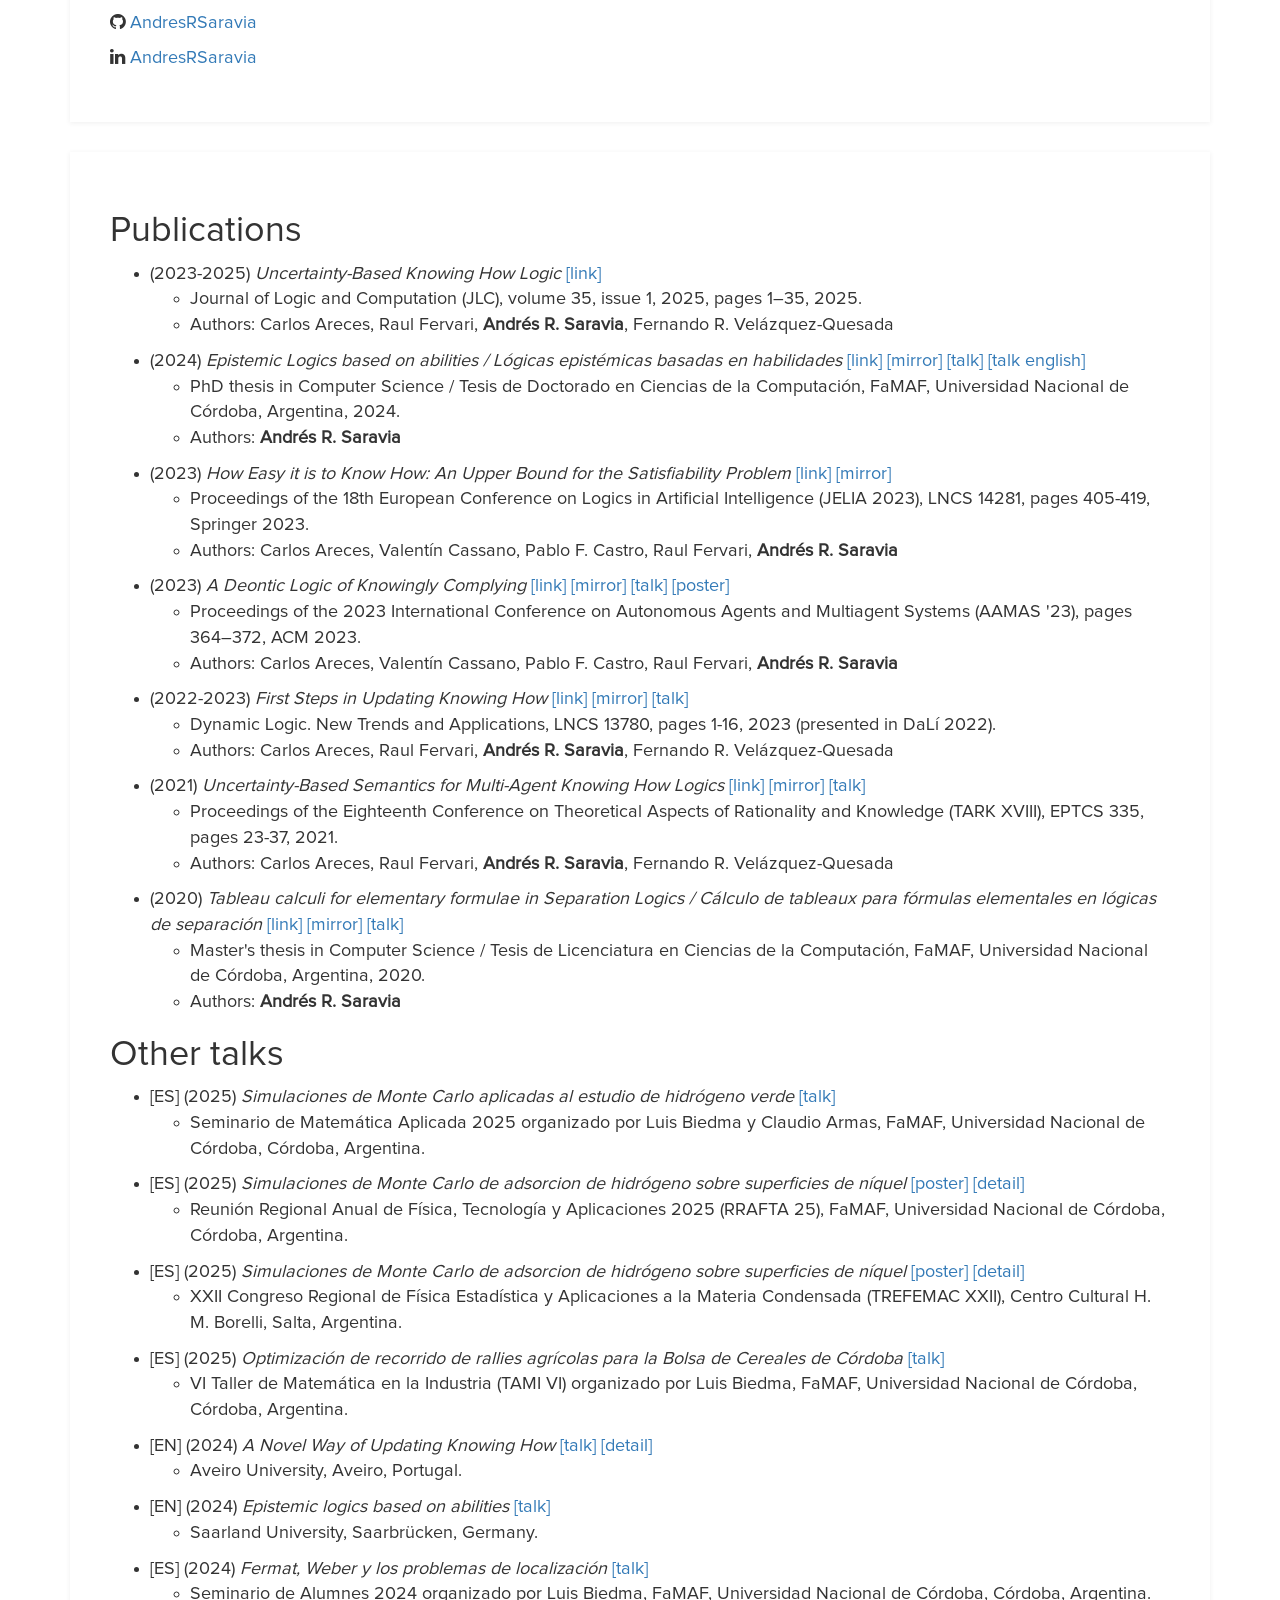
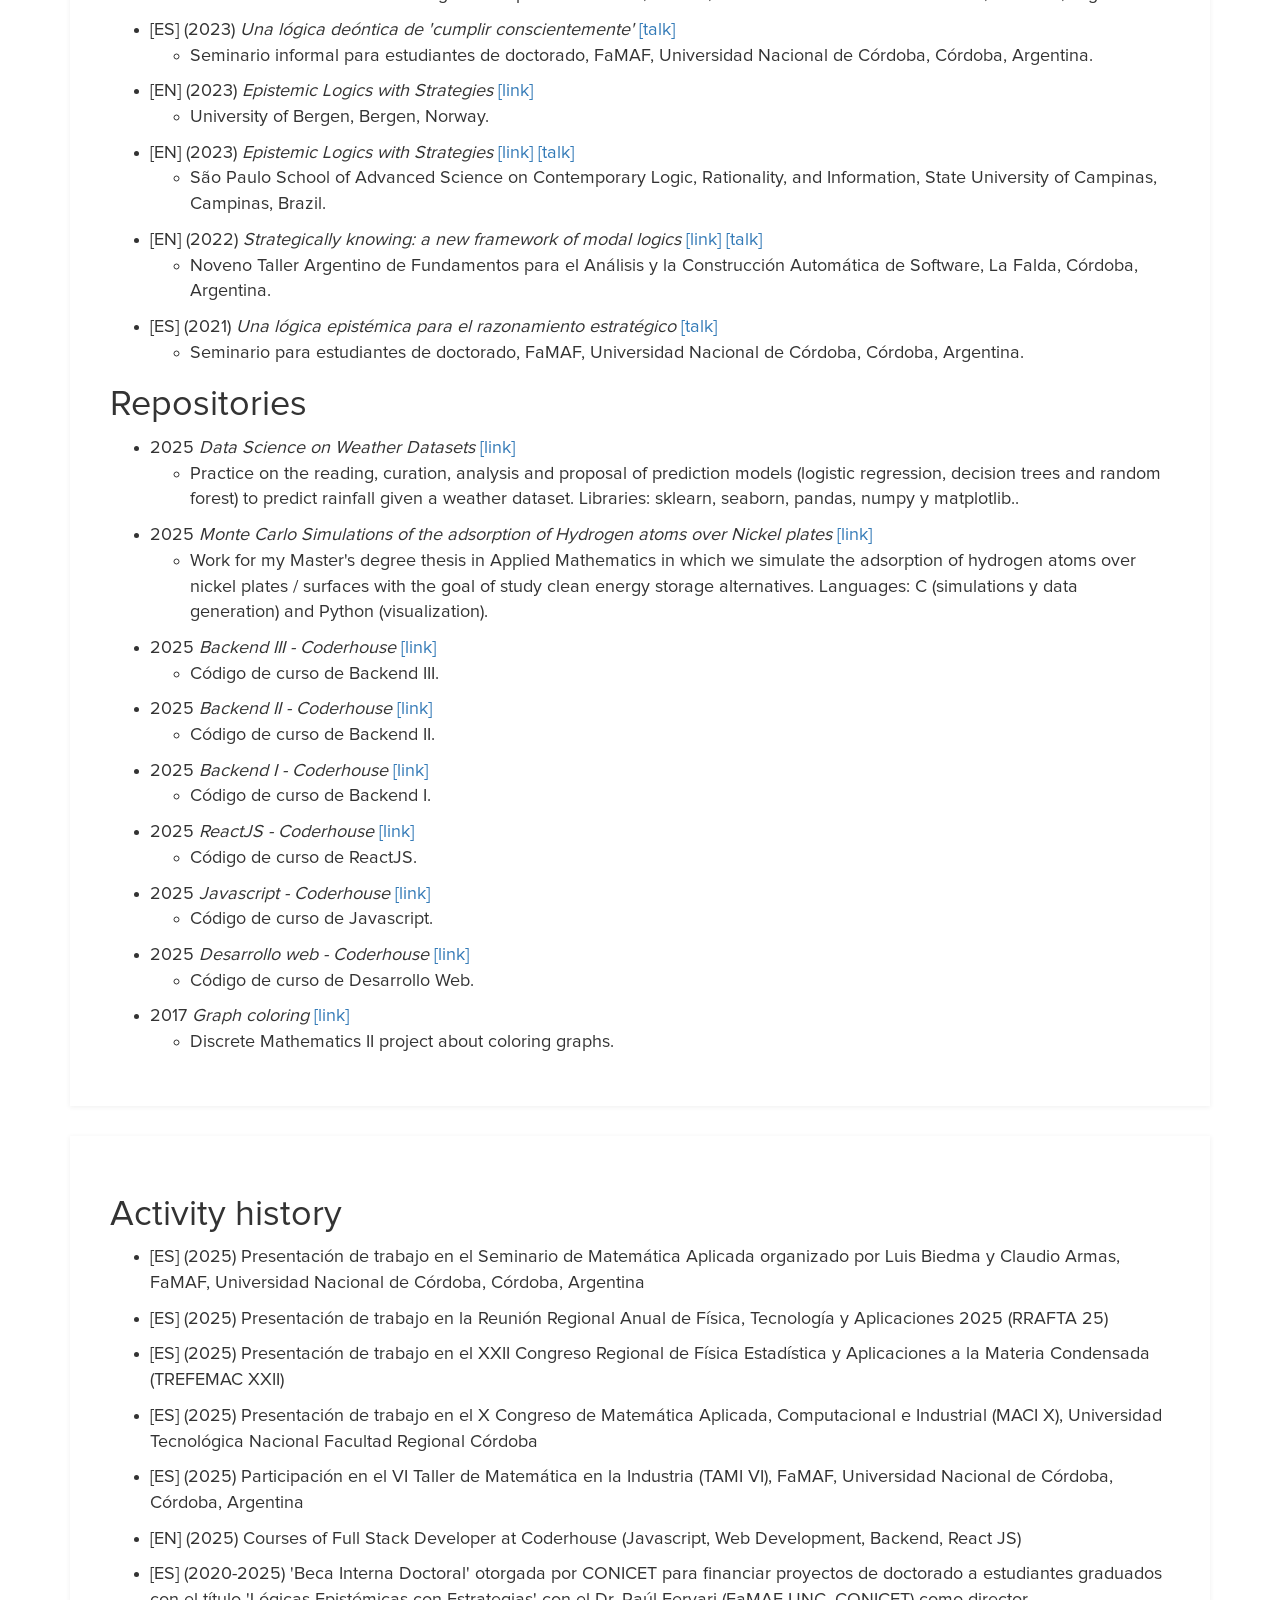
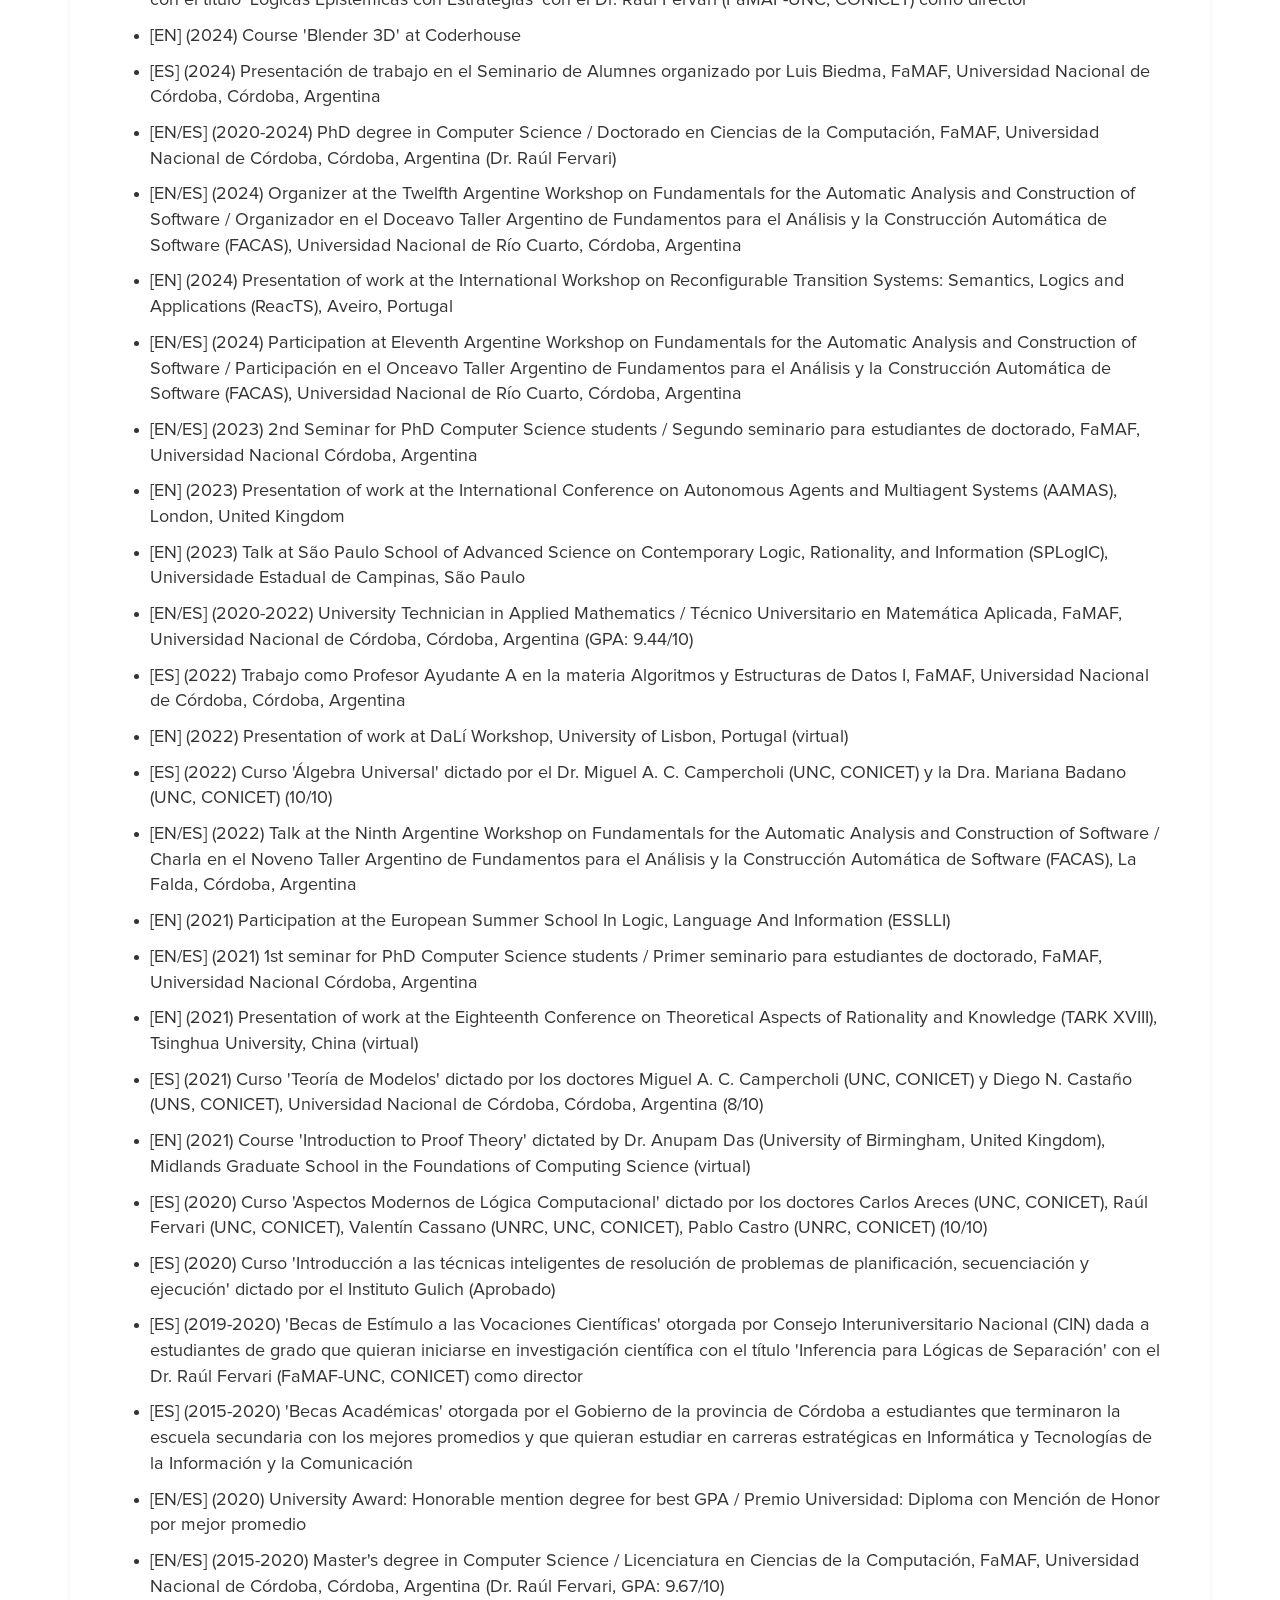
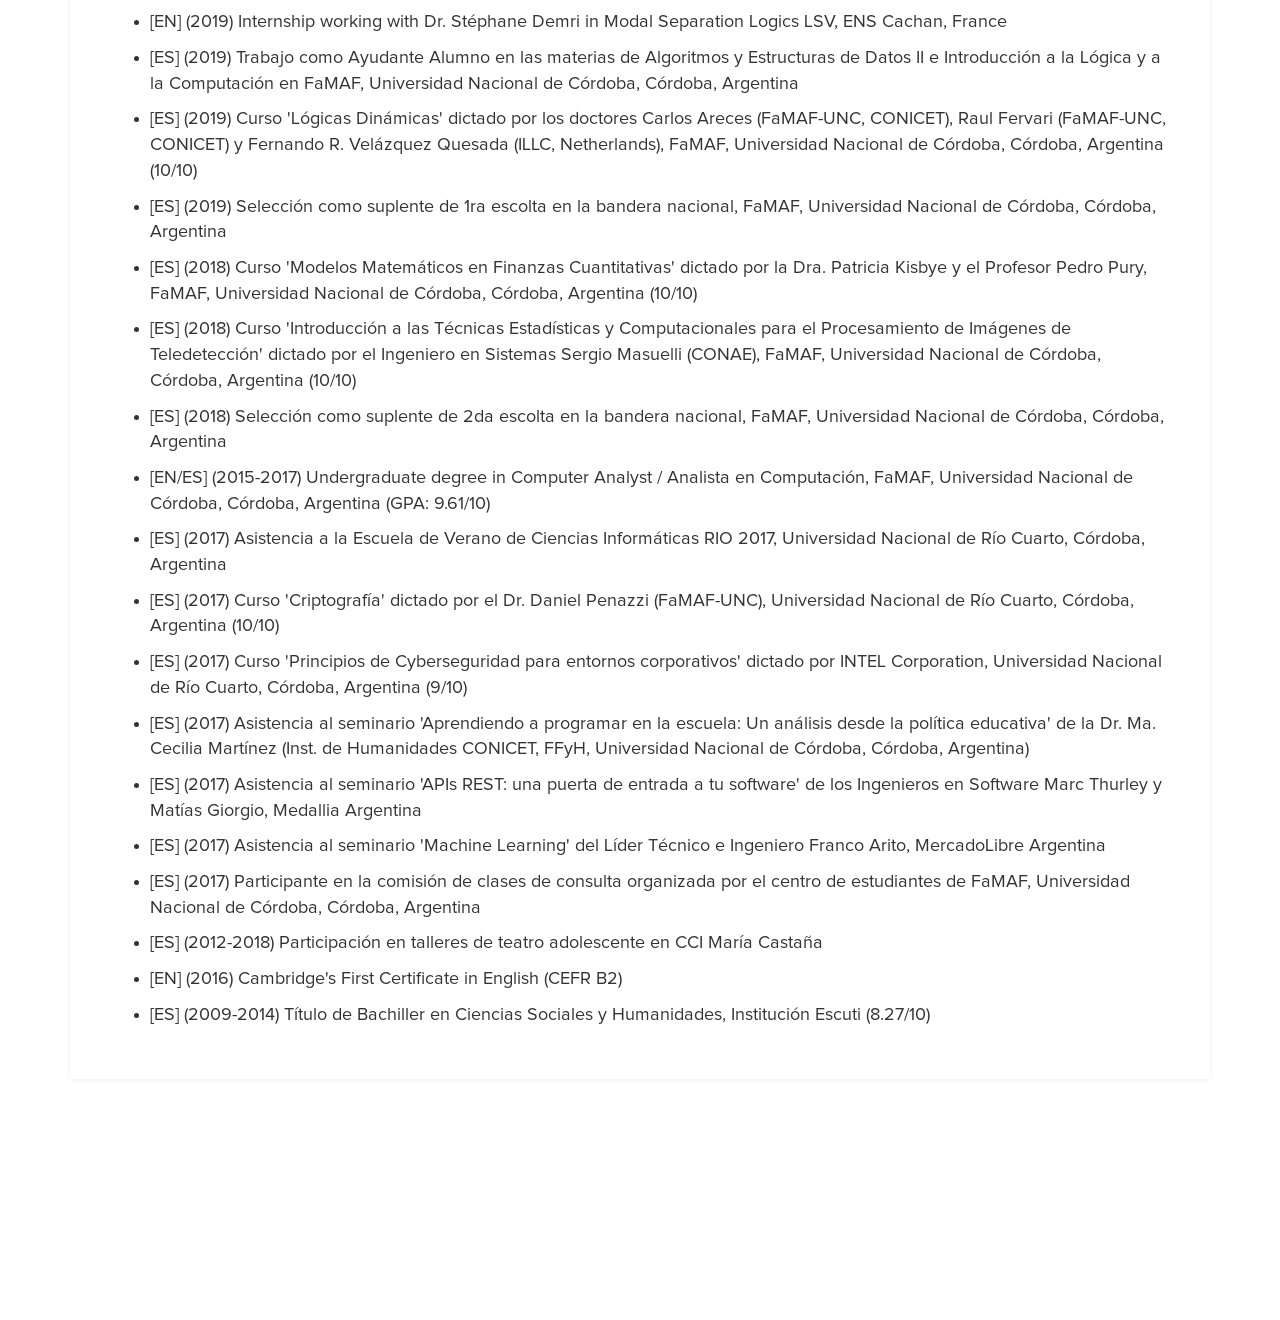
==== commit 9a3cafb3: "minor tweak" ====
--- a/index.html
+++ b/index.html
@@ -35,7 +35,7 @@
 				<hr>
 				<h1 class="white bold shadow">Andrés R. Saravia</h1>
 				<h1 class="white bold shadow">PhD Graduate in Computer Science</h1>
-				<h1 class="white bold shadow">Master Degree Advanced Student in Applied Mathematics</h1>
+				<h1 class="white bold shadow">Master Graduate in Applied Mathematics</h1>
 			</div>
 		</div>
 	</div>
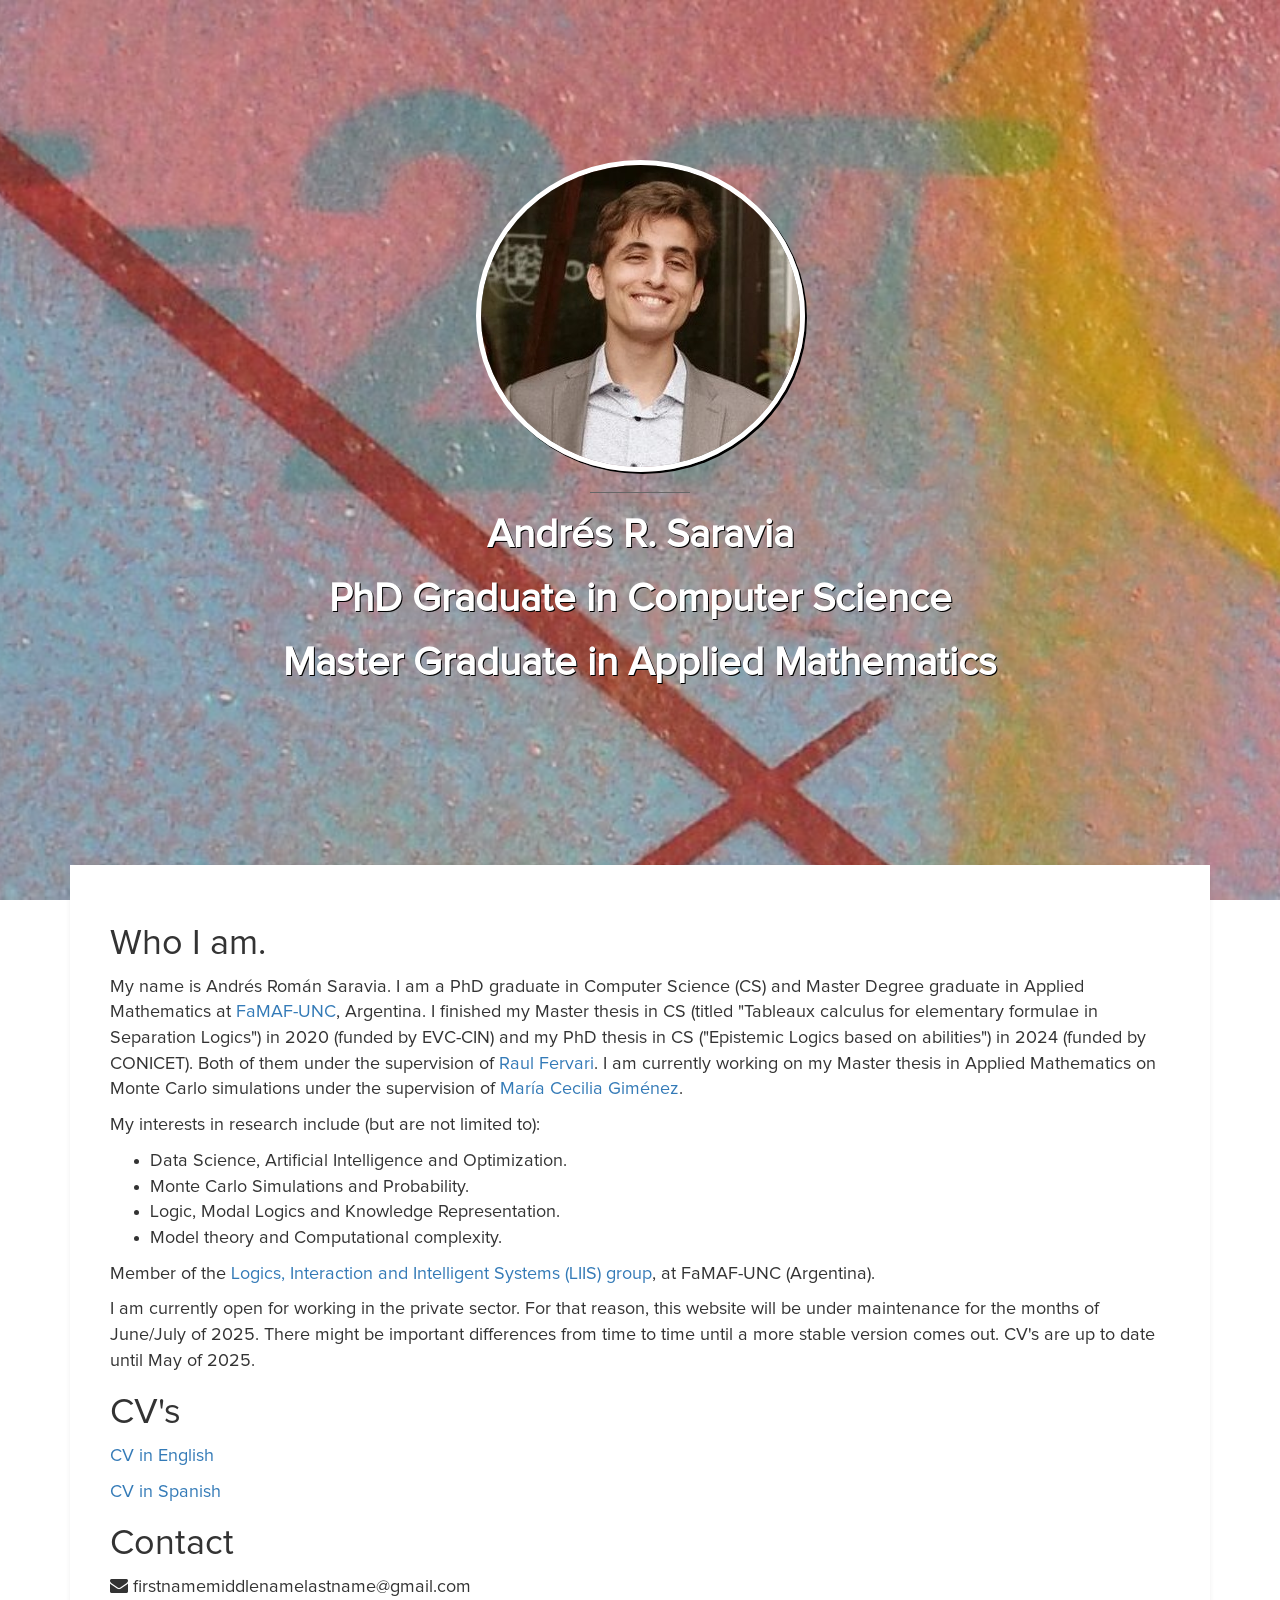
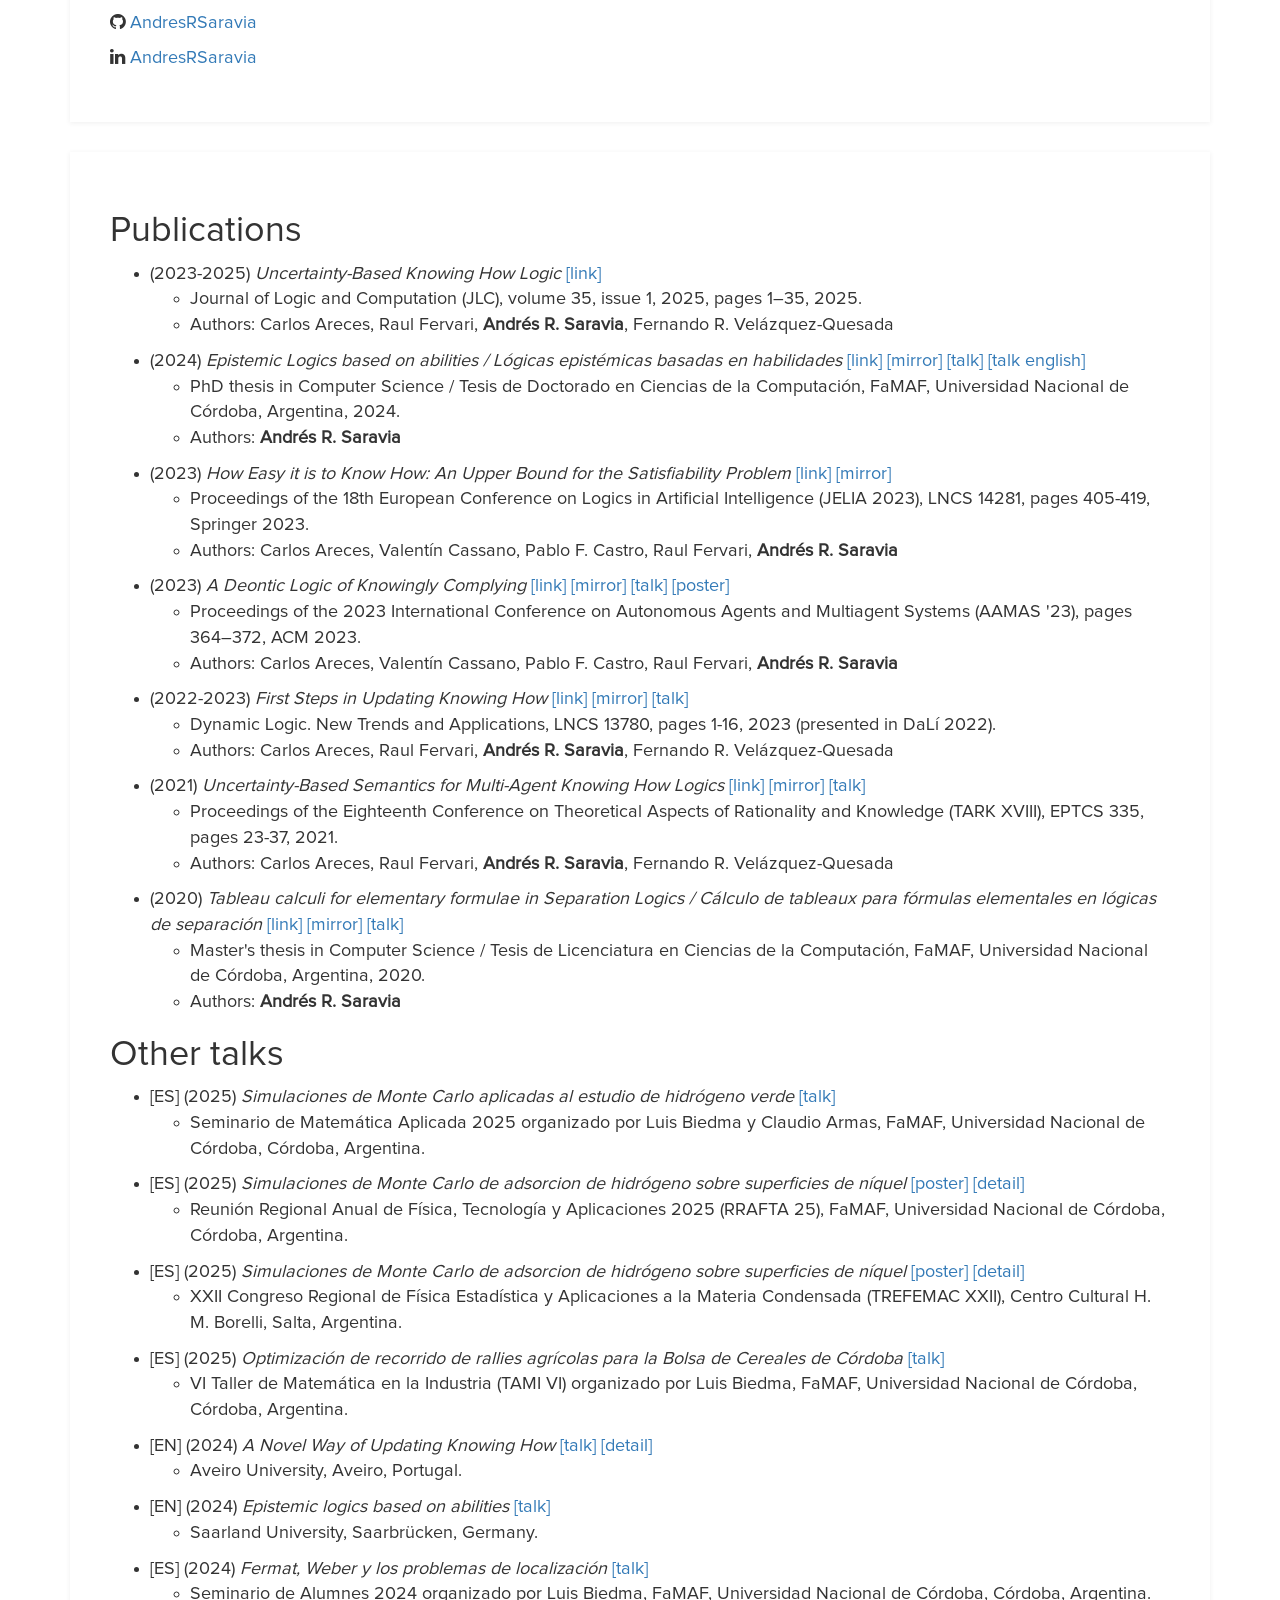
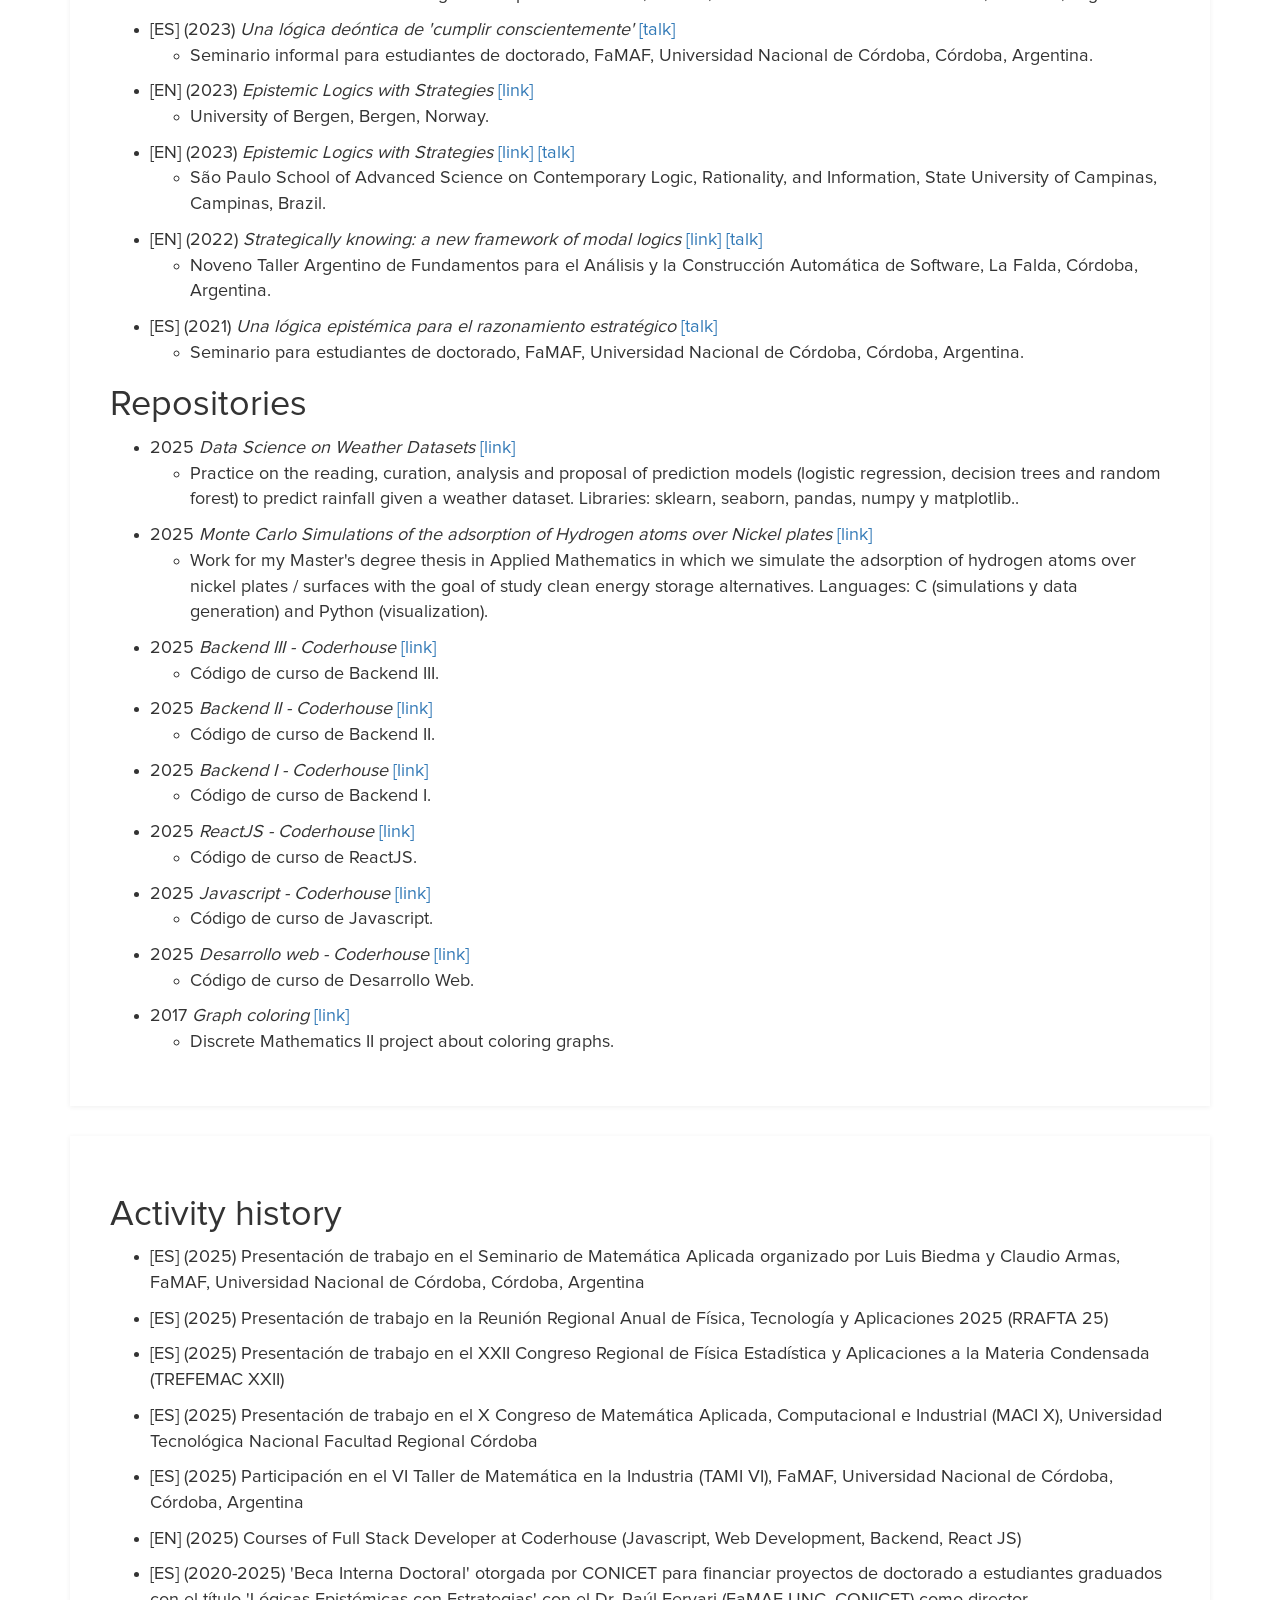
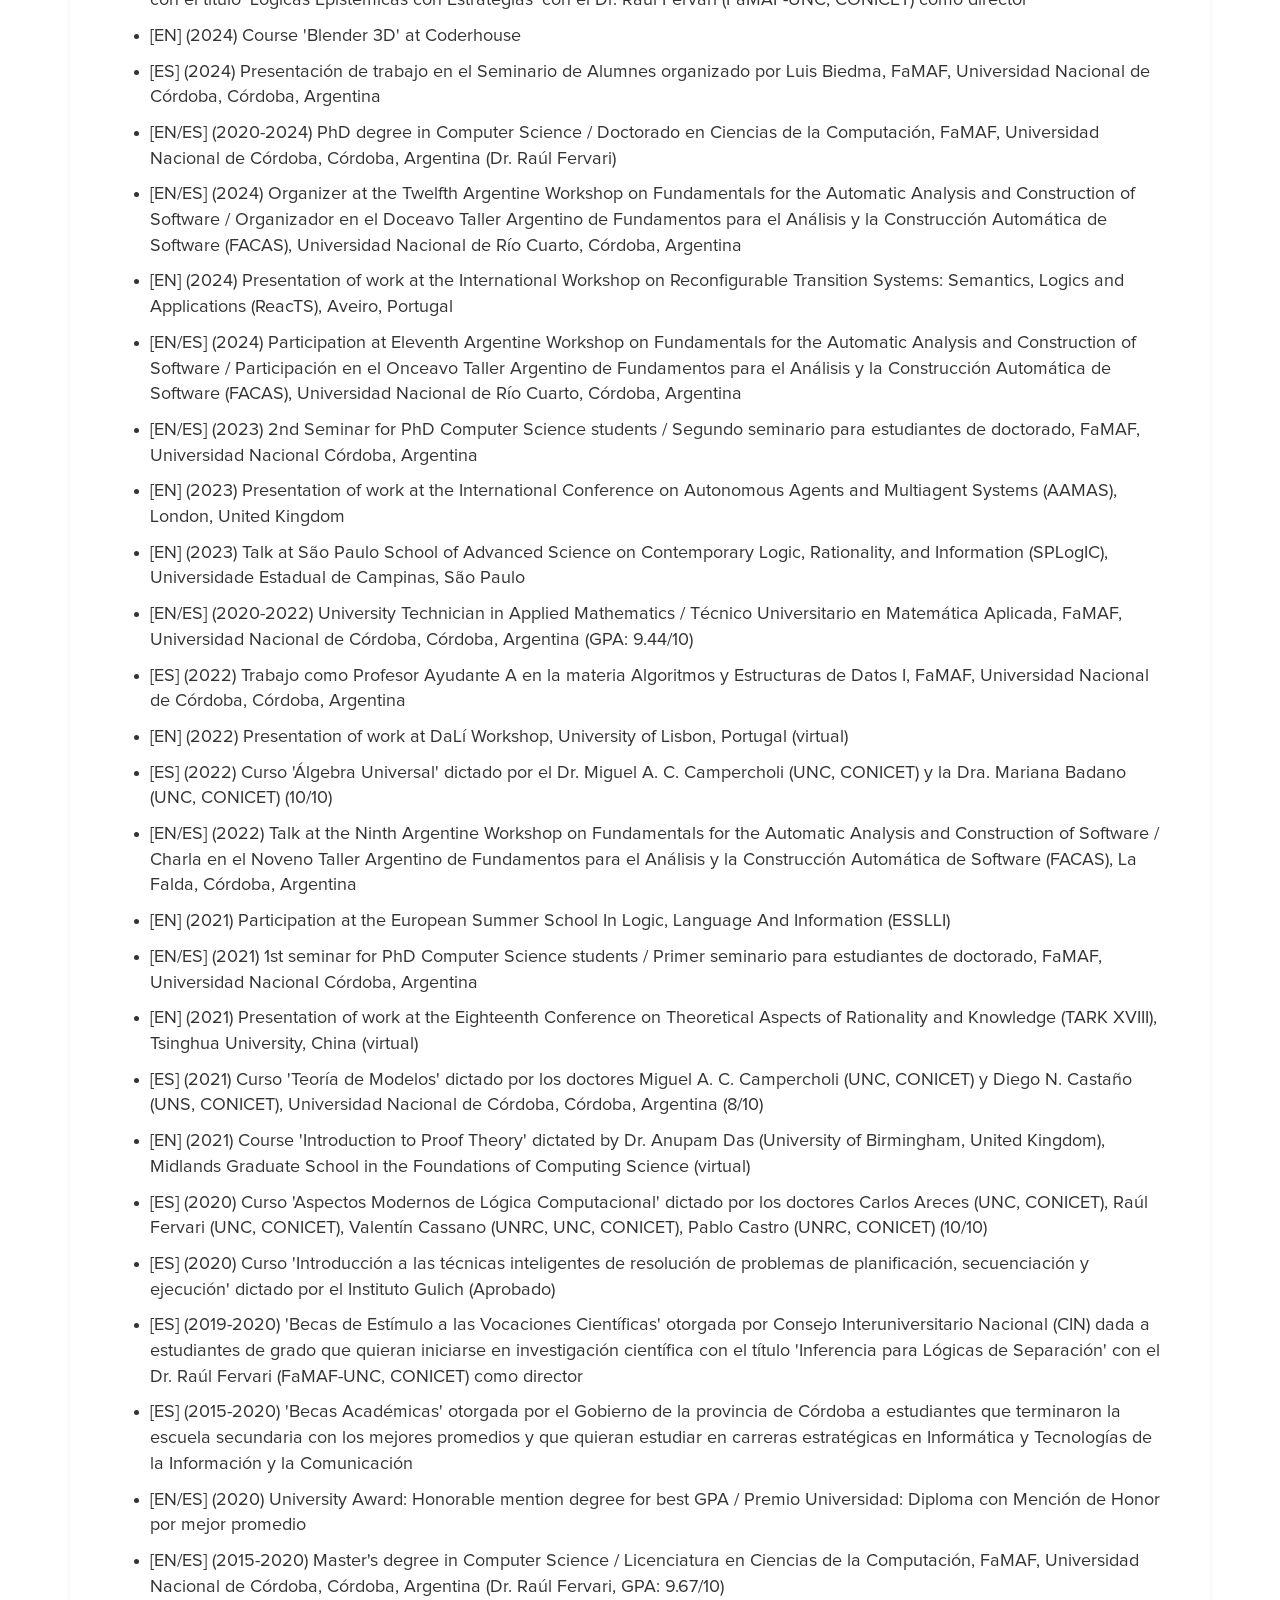
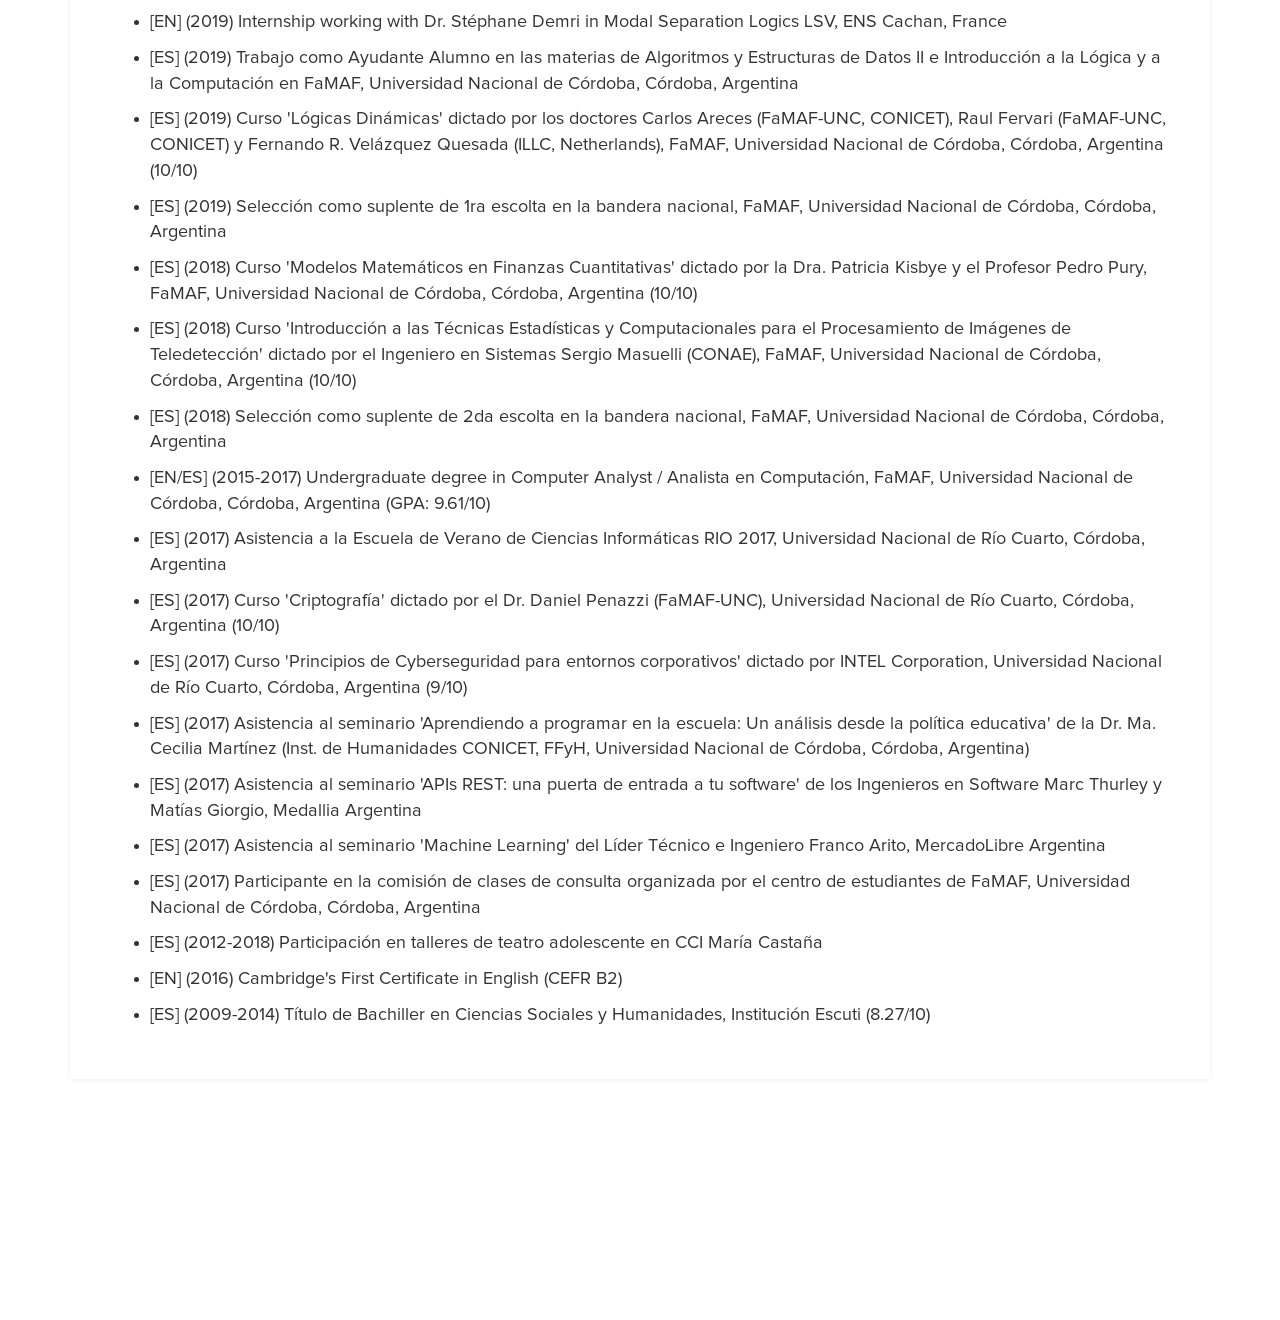
==== commit aecaa6df: "minor tweak" ====
--- a/index.html
+++ b/index.html
@@ -47,7 +47,7 @@
 		<div class="col-md-12 col-sm-12">
 			<div class="square">
 				<h2 id="who-i-am-title">Who I am.</h2>
-				<p>My name is Andrés Román Saravia. I am a PhD graduate in Computer Science (CS) and Master Degree advanced student in Applied Mathematics at <a href="https://www.famaf.unc.edu.ar">FaMAF-UNC</a>, Argentina.
+				<p>My name is Andrés Román Saravia. I am a PhD graduate in Computer Science (CS) and Master Degree graduate in Applied Mathematics at <a href="https://www.famaf.unc.edu.ar">FaMAF-UNC</a>, Argentina.
 					I finished my Master thesis in CS (titled "Tableaux calculus for elementary formulae in Separation Logics") in 2020 (funded by EVC-CIN) and my PhD thesis in CS ("Epistemic Logics based on abilities") in 2024 (funded by CONICET).
 					Both of them under the supervision of <a href="http://cs.famaf.unc.edu.ar/~rfervari">Raul Fervari</a>.
 					I am currently working on my Master thesis in Applied Mathematics on Monte Carlo simulations under the supervision of <a href="https://www.conicet.gov.ar/new_scp/detalle.php?id=31649&datos_academicos=yes">María Cecilia Giménez</a>.
